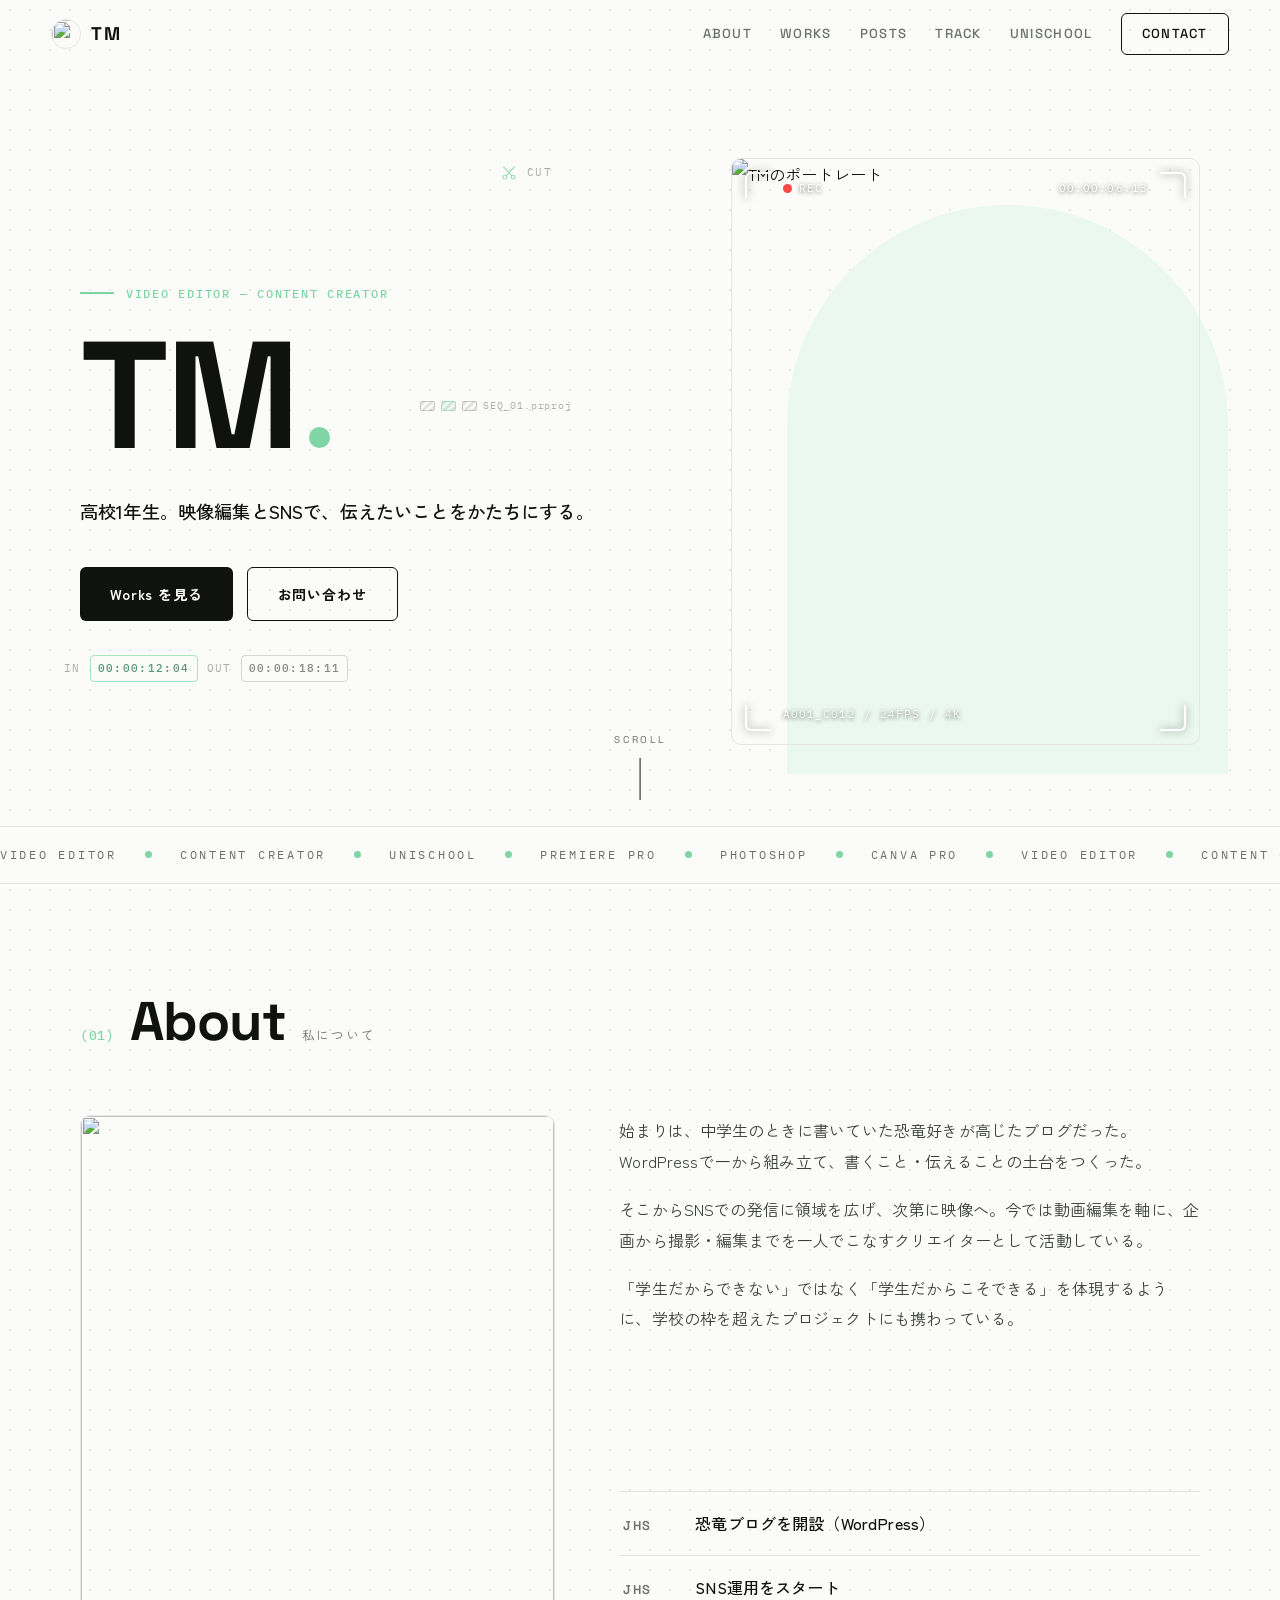
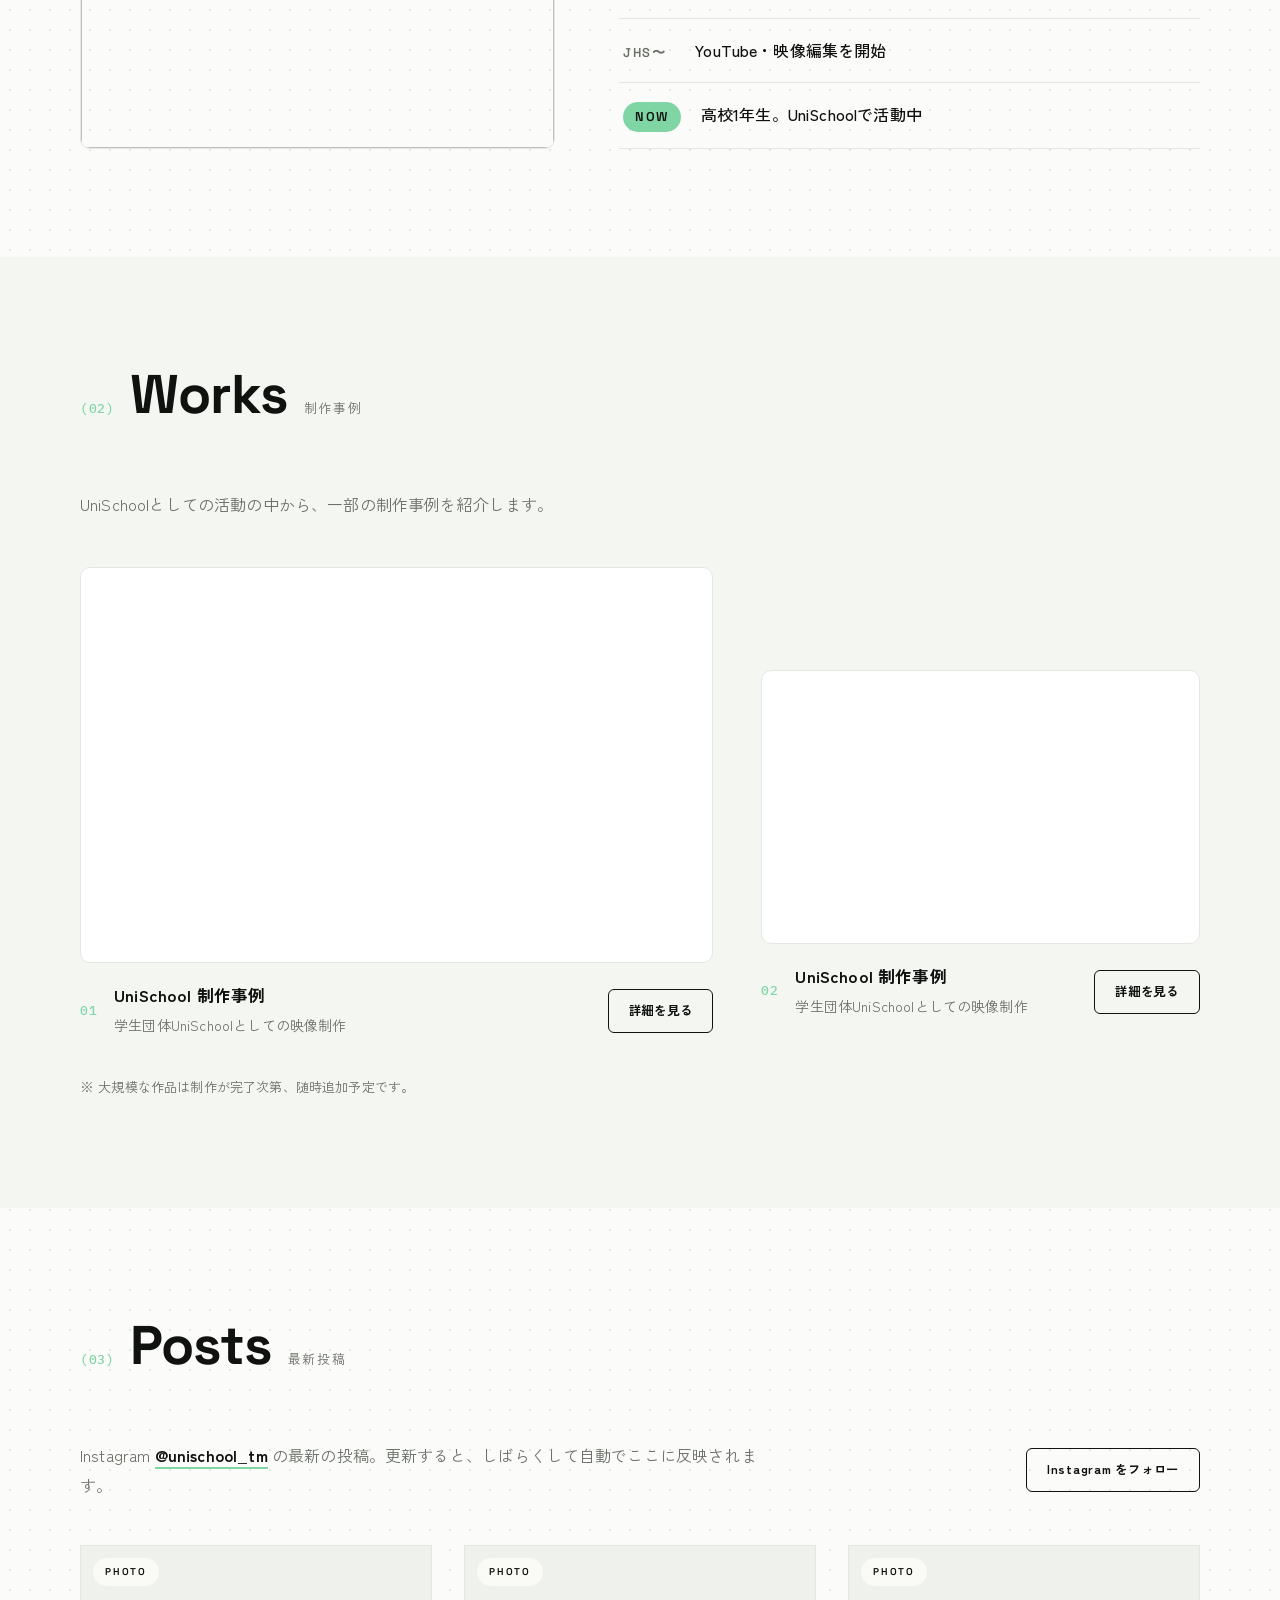
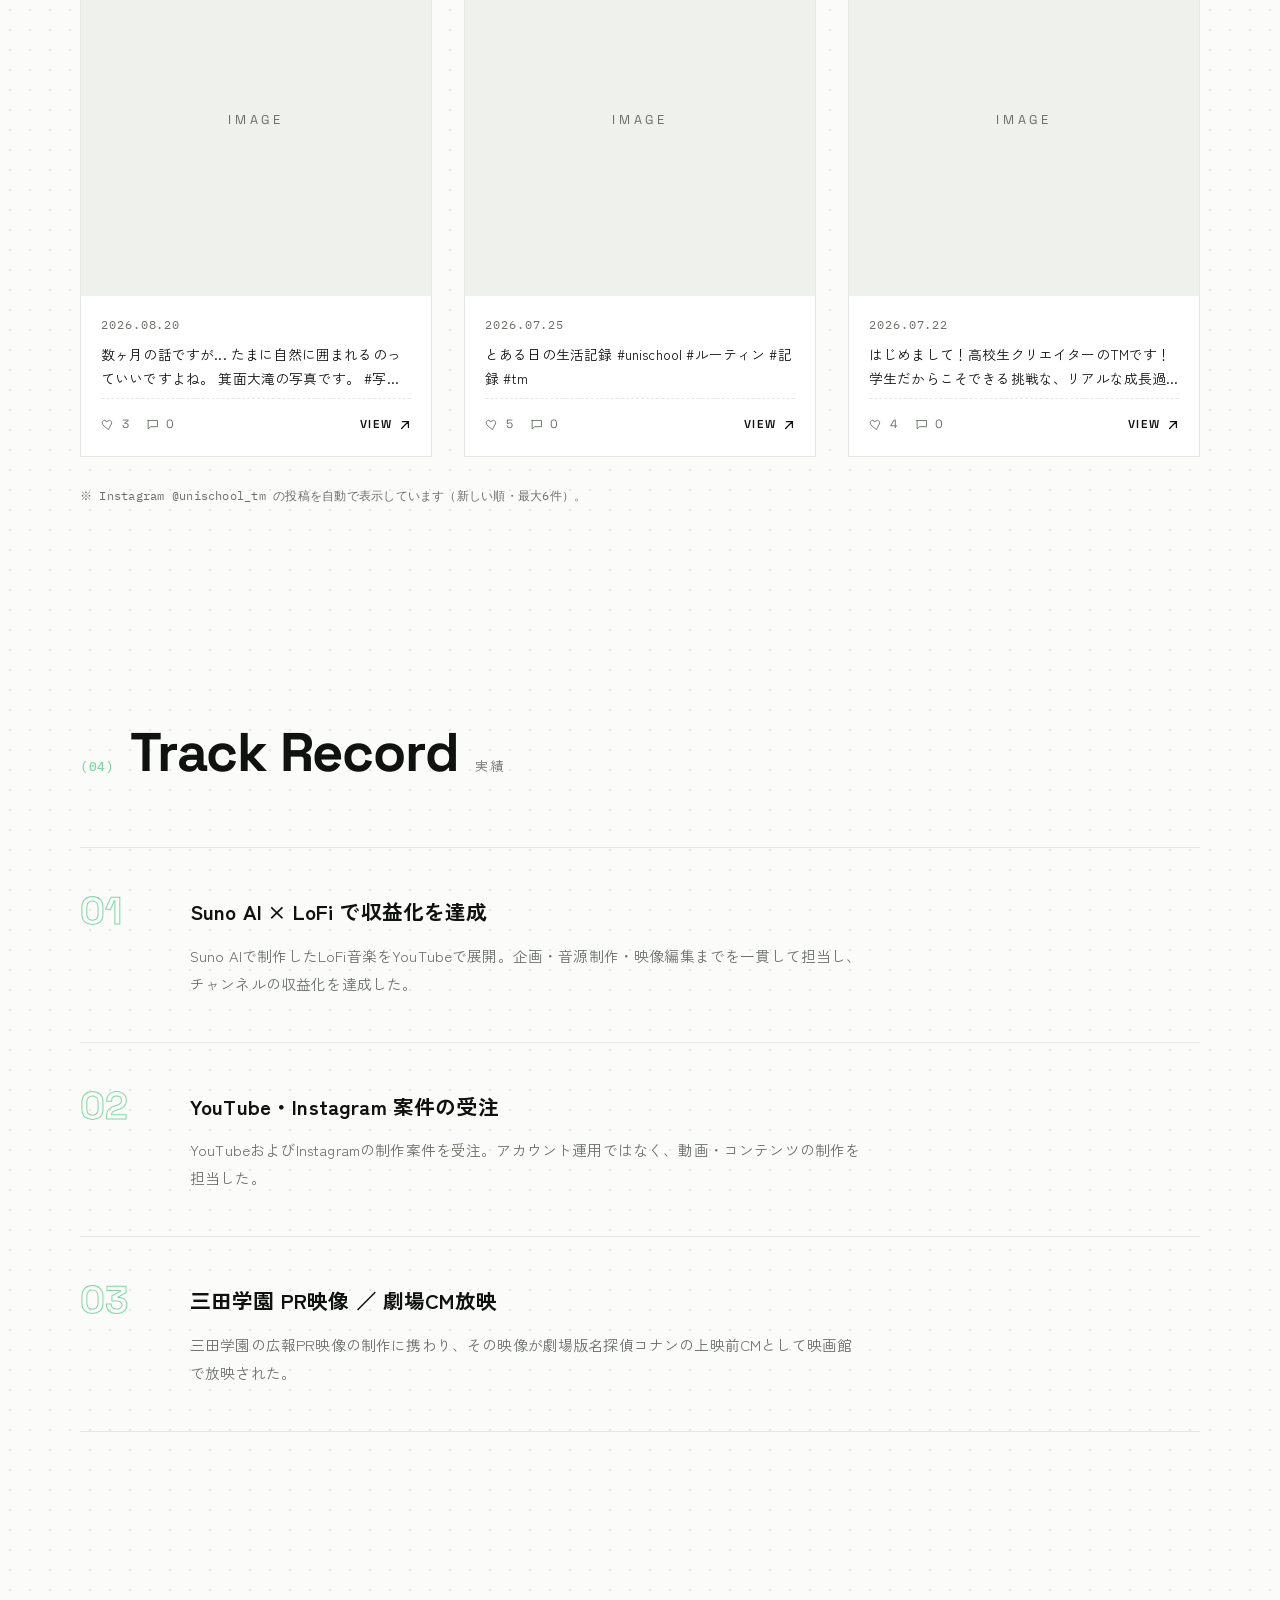
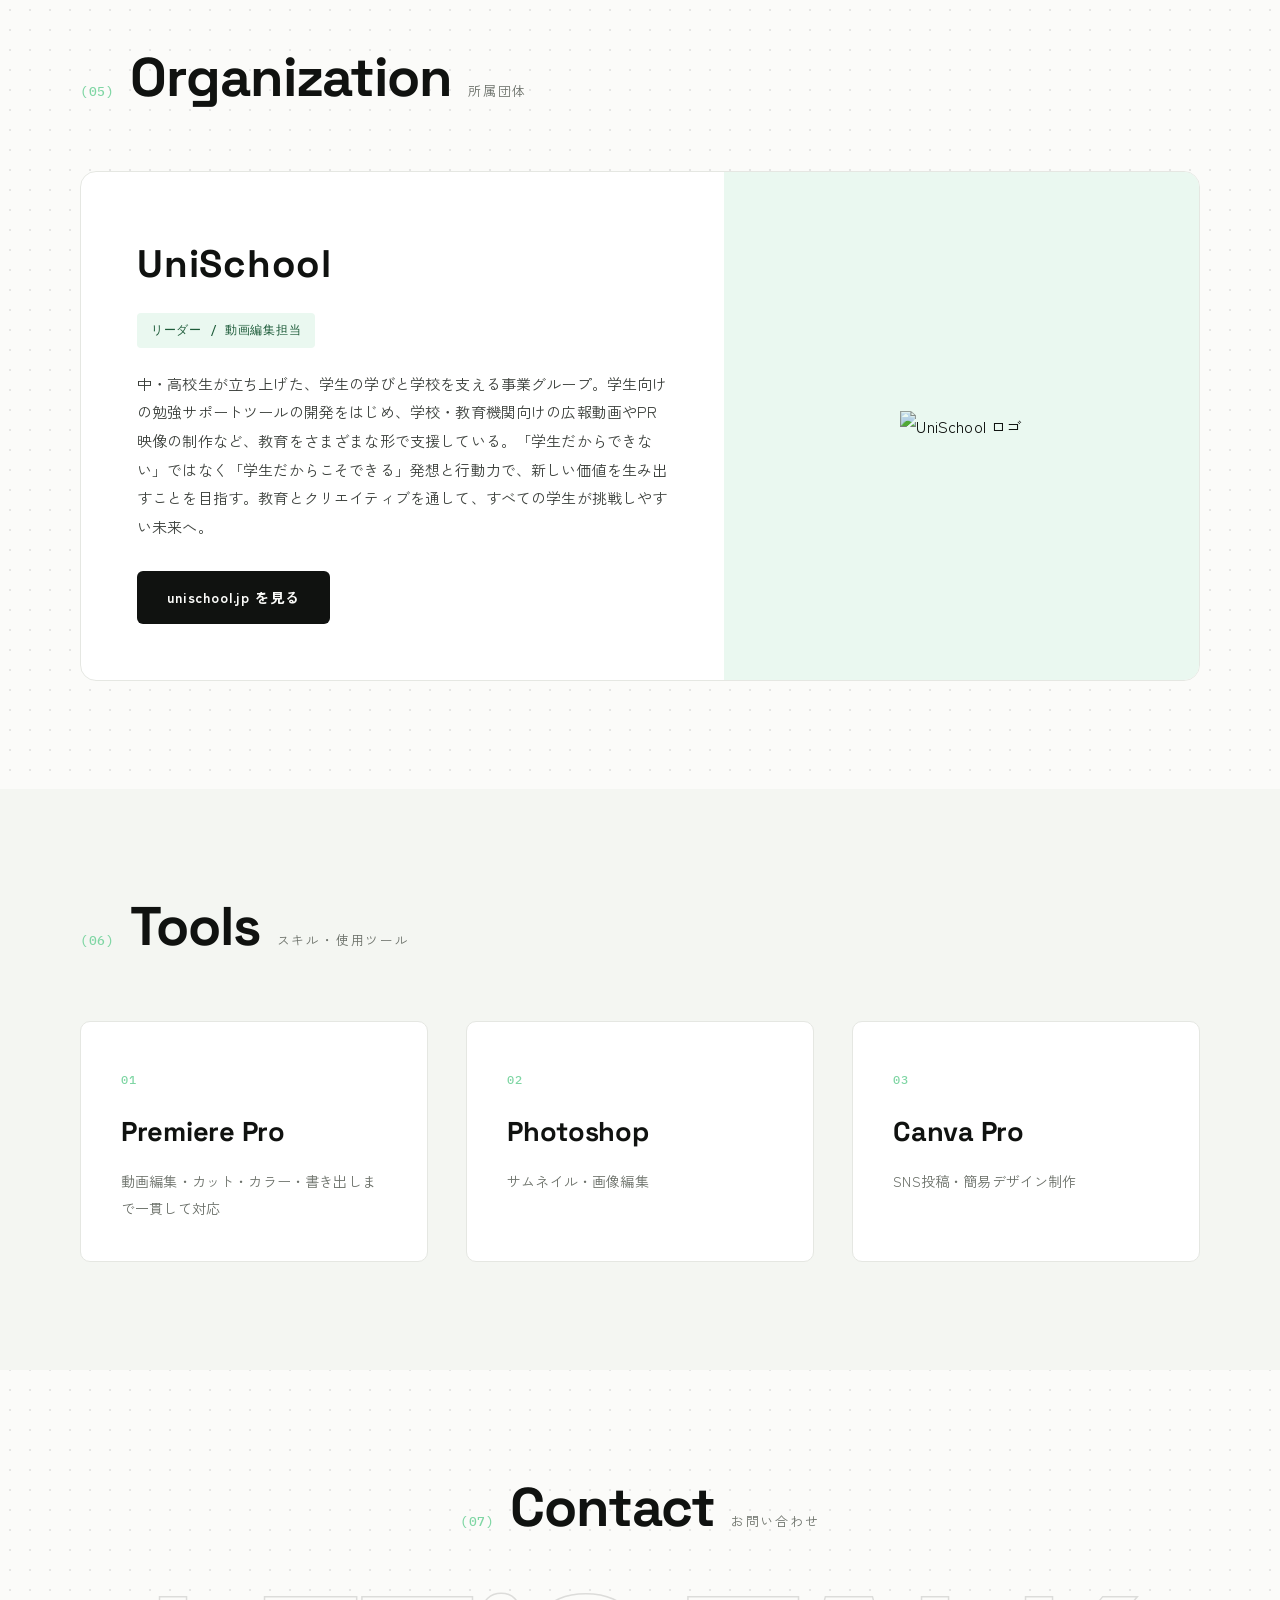
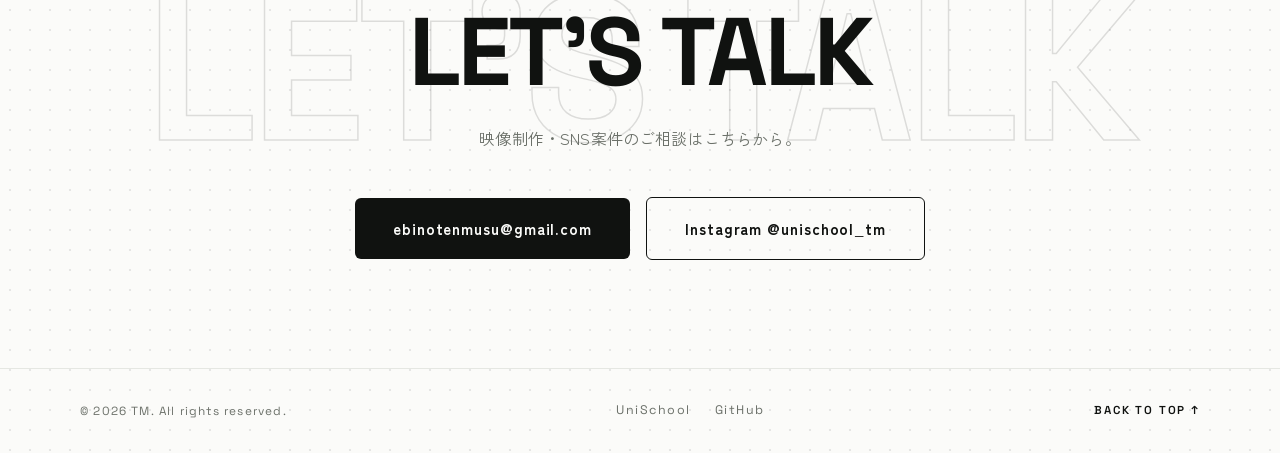
==== index.html @ 7a8289f7 "works: add detail pages (work-01/02) with meta grid and detail buttons" ====
<!DOCTYPE html>
<html lang="ja">
<head>
<meta charset="UTF-8">
<meta name="viewport" content="width=device-width, initial-scale=1.0">
<title>TM | Video Editor & Content Creator</title>
<meta name="description" content="TM — 高校1年生の映像編集者・コンテンツクリエイター。UniSchoolでの活動、YouTube・Instagram案件、Premiere Pro / Photoshop / Canvaを使った映像制作の実績。">
<link rel="preconnect" href="https://fonts.googleapis.com">
<link rel="preconnect" href="https://fonts.gstatic.com" crossorigin>
<link href="https://fonts.googleapis.com/css2?family=Space+Grotesk:wght@400;500;600;700&family=Zen+Kaku+Gothic+New:wght@400;500;700&family=IBM+Plex+Mono:wght@400;500&display=swap" rel="stylesheet">
<link rel="icon" type="image/png" href="https://github.com/user-attachments/assets/2cc68545-7c95-4cb7-8a0f-e8b49b412ac0">
<link rel="stylesheet" href="style.css?v=20260822i">
</head>
<body>

<!-- INTRO -->
<div class="intro" id="intro" aria-hidden="true">
  <div class="intro__top"><span>TM / PORTFOLIO</span><span id="introPct">0%</span></div>
  <div class="intro__center">
    <p class="intro__tc" id="introTc">00:00:00:00</p>
    <div class="intro__tl" aria-hidden="true">
      <div class="tl-playhead" id="tlPlayhead"></div>
      <div class="tl-row"><span class="tl-label">V2</span><div class="tl-track"><i class="clip" style="--w:16%"></i><i class="clip" style="--w:26%"></i><i class="clip" style="--w:20%"></i></div></div>
      <div class="tl-row"><span class="tl-label">V1</span><div class="tl-track"><i class="clip" style="--w:28%"></i><i class="clip" style="--w:22%"></i><i class="clip" style="--w:26%"></i><i class="clip" style="--w:12%"></i></div></div>
      <div class="tl-row"><span class="tl-label">A1</span><div class="tl-track"><i class="clip" style="--w:42%"></i><i class="clip" style="--w:40%"></i></div></div>
      <div class="tl-cuts" id="tlCuts"></div>
    </div>
    <p class="intro__log" id="introLog">&gt; Timeline: Standby</p>
  </div>
  <div class="intro__bar"><span id="introBar"></span></div>
</div>

<!-- HEADER -->
<header class="header" id="header">
  <div class="header__inner">
    <a href="#top" class="brand">
      <img src="https://github.com/user-attachments/assets/2cc68545-7c95-4cb7-8a0f-e8b49b412ac0" alt="" class="brand__avatar">
      <span class="brand__name">TM</span>
    </a>
    <nav class="gnav" aria-label="グローバルナビゲーション">
      <a href="#about">About</a>
      <a href="#works">Works</a>
      <a href="#posts">Posts</a>
      <a href="#achievements">Track</a>
      <a href="#unischool">UniSchool</a>
      <a href="#contact" class="gnav__cta">Contact</a>
    </nav>
    <button class="menu-btn" id="menuBtn" aria-label="メニューを開く" aria-expanded="false">
      <span></span><span></span>
    </button>
  </div>
</header>

<!-- MOBILE MENU -->
<div class="menu" id="menu" aria-hidden="true">
  <nav class="menu__nav" aria-label="メニュー">
    <a href="#about"><i>01</i>About</a>
    <a href="#works"><i>02</i>Works</a>
    <a href="#posts"><i>03</i>Posts</a>
    <a href="#achievements"><i>04</i>Track</a>
    <a href="#unischool"><i>05</i>UniSchool</a>
    <a href="#contact"><i>06</i>Contact</a>
  </nav>
  <div class="menu__foot">
    <a href="mailto:ebinotenmusu@gmail.com">ebinotenmusu@gmail.com</a>
    <a href="https://www.instagram.com/unischool_tm/" target="_blank" rel="noopener">Instagram @unischool_tm</a>
  </div>
</div>

<main id="top">

  <!-- HERO -->
  <section class="hero">
    <div class="container hero__grid">
      <div class="hero__body">
        <p class="hero__eyebrow">VIDEO EDITOR — CONTENT CREATOR</p>
        <h1 class="hero__title">TM<span class="hero__dot"></span></h1>
        <p class="hero__lead">高校1年生。映像編集とSNSで、伝えたいことをかたちにする。</p>
        <div class="hero__cta">
          <a href="#works" class="btn btn--dark">Works を見る</a>
          <a href="#contact" class="btn btn--ghost">お問い合わせ</a>
        </div>
      </div>
      <figure class="hero__media">
        <span class="hero__arch" aria-hidden="true"></span>
        <div class="viewfinder">
          <img src="https://github.com/user-attachments/assets/00bce4aa-332a-4bfd-881b-782e436903db" alt="TMのポートレート" loading="eager">
          <span class="vf__corner vf__corner--tl"></span>
          <span class="vf__corner vf__corner--tr"></span>
          <span class="vf__corner vf__corner--bl"></span>
          <span class="vf__corner vf__corner--br"></span>
          <span class="vf__rec"><i></i>REC</span>
          <span class="vf__tc" id="vfTc">00:00:00:00</span>
          <span class="vf__clip">A001_C012 / 24FPS / 4K</span>
        </div>
      </figure>
    </div>
    <div class="hero__floats" aria-hidden="true">
      <span class="fchip fchip--cut">
        <svg viewBox="0 0 24 24" fill="none"><circle cx="6.5" cy="17.5" r="2.5" stroke="currentColor" stroke-width="1.6"/><circle cx="17.5" cy="17.5" r="2.5" stroke="currentColor" stroke-width="1.6"/><path d="M8.5 15.5L19 4M15.5 15.5L5 4" stroke="currentColor" stroke-width="1.6" stroke-linecap="round"/></svg>
        CUT
      </span>
      <span class="fchip fchip--io">IN<b>00:00:12:04</b>OUT<b>00:00:18:11</b></span>
      <span class="fclip"><i></i><i></i><i></i>SEQ_01.prproj</span>
    </div>
    <div class="hero__scroll" aria-hidden="true"><span>SCROLL</span><i></i></div>
  </section>

  <!-- TICKER -->
  <div class="ticker" aria-hidden="true">
    <div class="ticker__track">
      <span>VIDEO EDITOR<i></i>CONTENT CREATOR<i></i>UNISCHOOL<i></i>PREMIERE PRO<i></i>PHOTOSHOP<i></i>CANVA PRO<i></i></span>
      <span>VIDEO EDITOR<i></i>CONTENT CREATOR<i></i>UNISCHOOL<i></i>PREMIERE PRO<i></i>PHOTOSHOP<i></i>CANVA PRO<i></i></span>
    </div>
  </div>

  <!-- ABOUT -->
  <section class="section" id="about">
    <div class="container">
      <header class="sec-head reveal">
        <span class="sec-head__no">(01)</span>
        <h2 class="sec-head__title">About</h2>
        <span class="sec-head__sub">私について</span>
      </header>
      <div class="about">
        <figure class="about__photo reveal">
          <img src="https://github.com/user-attachments/assets/ec90b8b6-3abe-44bf-bef4-21414a4c4756" alt="" loading="lazy">
        </figure>
        <div class="about__story">
          <p class="reveal">始まりは、中学生のときに書いていた恐竜好きが高じたブログだった。WordPressで一から組み立て、書くこと・伝えることの土台をつくった。</p>
          <p class="reveal">そこからSNSでの発信に領域を広げ、次第に映像へ。今では動画編集を軸に、企画から撮影・編集までを一人でこなすクリエイターとして活動している。</p>
          <p class="reveal">「学生だからできない」ではなく「学生だからこそできる」を体現するように、学校の枠を超えたプロジェクトにも携わっている。</p>
        </div>
        <ol class="timeline">
          <li class="reveal"><span class="timeline__label">JHS</span><span class="timeline__text">恐竜ブログを開設（WordPress）</span></li>
          <li class="reveal"><span class="timeline__label">JHS</span><span class="timeline__text">SNS運用をスタート</span></li>
          <li class="reveal"><span class="timeline__label">JHS〜</span><span class="timeline__text">YouTube・映像編集を開始</span></li>
          <li class="reveal"><span class="timeline__label timeline__label--now">NOW</span><span class="timeline__text">高校1年生。UniSchoolで活動中</span></li>
        </ol>
      </div>
    </div>
  </section>

  <!-- WORKS -->
  <section class="section section--tint" id="works">
    <div class="container">
      <header class="sec-head reveal">
        <span class="sec-head__no">(02)</span>
        <h2 class="sec-head__title">Works</h2>
        <span class="sec-head__sub">制作事例</span>
      </header>
      <p class="section__lead reveal">UniSchoolとしての活動の中から、一部の制作事例を紹介します。</p>
      <div class="works">
        <article class="work reveal">
          <div class="work__frame">
            <iframe src="https://drive.google.com/file/d/1-hn-zpipT22EiQerrVAoKYcjxIhFXLDr/preview" allow="autoplay" allowfullscreen loading="lazy" title="UniSchool制作事例 1"></iframe>
          </div>
          <div class="work__meta">
            <span class="work__idx">01</span>
            <div>
              <h3 class="work__title">UniSchool 制作事例</h3>
              <p class="work__desc">学生団体UniSchoolとしての映像制作</p>
            </div>
            <a href="work-01.html" class="btn btn--ghost btn--sm work__more">詳細を見る</a>
          </div>
        </article>
        <article class="work work--offset reveal">
          <div class="work__frame">
            <iframe src="https://drive.google.com/file/d/1WEqRhWWuVuo0kkREHJghIK1gYP-6Tq2o/preview" allow="autoplay" allowfullscreen loading="lazy" title="UniSchool制作事例 2"></iframe>
          </div>
          <div class="work__meta">
            <span class="work__idx">02</span>
            <div>
              <h3 class="work__title">UniSchool 制作事例</h3>
              <p class="work__desc">学生団体UniSchoolとしての映像制作</p>
            </div>
            <a href="work-02.html" class="btn btn--ghost btn--sm work__more">詳細を見る</a>
          </div>
        </article>
      </div>
      <p class="note reveal">※ 大規模な作品は制作が完了次第、随時追加予定です。</p>
    </div>
  </section>

  <!-- POSTS -->
  <section class="section" id="posts">
    <div class="container">
      <header class="sec-head reveal">
        <span class="sec-head__no">(03)</span>
        <h2 class="sec-head__title">Posts</h2>
        <span class="sec-head__sub">最新投稿</span>
      </header>
      <div class="posts-head reveal">
        <p class="section__lead">Instagram <a href="https://www.instagram.com/unischool_tm/" target="_blank" rel="noopener" class="handle">@unischool_tm</a> の最新の投稿。更新すると、しばらくして自動でここに反映されます。</p>
        <a href="https://www.instagram.com/unischool_tm/" target="_blank" rel="noopener" class="btn btn--ghost btn--sm">Instagram をフォロー</a>
      </div>
      <div class="posts" id="postsGrid" aria-live="polite"></div>
      <p class="posts__note" id="postsNote"></p>
    </div>
  </section>

  <!-- ACHIEVEMENTS -->
  <section class="section" id="achievements">
    <div class="container">
      <header class="sec-head reveal">
        <span class="sec-head__no">(04)</span>
        <h2 class="sec-head__title">Track Record</h2>
        <span class="sec-head__sub">実績</span>
      </header>
      <ol class="achv">
        <li class="achv__item reveal">
          <span class="achv__no">01</span>
          <div>
            <h3>Suno AI × LoFi で収益化を達成</h3>
            <p>Suno AIで制作したLoFi音楽をYouTubeで展開。企画・音源制作・映像編集までを一貫して担当し、チャンネルの収益化を達成した。</p>
          </div>
        </li>
        <li class="achv__item reveal">
          <span class="achv__no">02</span>
          <div>
            <h3>YouTube・Instagram 案件の受注</h3>
            <p>YouTubeおよびInstagramの制作案件を受注。アカウント運用ではなく、動画・コンテンツの制作を担当した。</p>
          </div>
        </li>
        <li class="achv__item reveal">
          <span class="achv__no">03</span>
          <div>
            <h3>三田学園 PR映像 ／ 劇場CM放映</h3>
            <p>三田学園の広報PR映像の制作に携わり、その映像が劇場版名探偵コナンの上映前CMとして映画館で放映された。</p>
          </div>
        </li>
      </ol>
    </div>
  </section>

  <!-- ORGANIZATION -->
  <section class="section" id="unischool">
    <div class="container">
      <header class="sec-head reveal">
        <span class="sec-head__no">(05)</span>
        <h2 class="sec-head__title">Organization</h2>
        <span class="sec-head__sub">所属団体</span>
      </header>
      <div class="org reveal">
        <div class="org__body">
          <h3 class="org__name">UniSchool</h3>
          <p class="org__role">リーダー / 動画編集担当</p>
          <p class="org__desc">中・高校生が立ち上げた、学生の学びと学校を支える事業グループ。学生向けの勉強サポートツールの開発をはじめ、学校・教育機関向けの広報動画やPR映像の制作など、教育をさまざまな形で支援している。「学生だからできない」ではなく「学生だからこそできる」発想と行動力で、新しい価値を生み出すことを目指す。教育とクリエイティブを通して、すべての学生が挑戦しやすい未来へ。</p>
          <a href="https://unischool.jp/" target="_blank" rel="noopener" class="btn btn--dark">unischool.jp を見る</a>
        </div>
        <div class="org__logo">
          <img src="https://github.com/user-attachments/assets/9c02893d-5954-484e-a07d-1d9c87aa0d3e" alt="UniSchool ロゴ" loading="lazy">
        </div>
      </div>
    </div>
  </section>

  <!-- TOOLS -->
  <section class="section section--tint" id="tools">
    <div class="container">
      <header class="sec-head reveal">
        <span class="sec-head__no">(06)</span>
        <h2 class="sec-head__title">Tools</h2>
        <span class="sec-head__sub">スキル・使用ツール</span>
      </header>
      <ul class="tools">
        <li class="tool reveal">
          <span class="tool__no">01</span>
          <h3 class="tool__name">Premiere Pro</h3>
          <p class="tool__desc">動画編集・カット・カラー・書き出しまで一貫して対応</p>
        </li>
        <li class="tool reveal">
          <span class="tool__no">02</span>
          <h3 class="tool__name">Photoshop</h3>
          <p class="tool__desc">サムネイル・画像編集</p>
        </li>
        <li class="tool reveal">
          <span class="tool__no">03</span>
          <h3 class="tool__name">Canva Pro</h3>
          <p class="tool__desc">SNS投稿・簡易デザイン制作</p>
        </li>
      </ul>
    </div>
  </section>

  <!-- CONTACT -->
  <section class="section section--contact" id="contact">
    <span class="contact__ghost" aria-hidden="true">LET'S TALK</span>
    <div class="container container--narrow">
      <header class="sec-head sec-head--center reveal">
        <span class="sec-head__no">(07)</span>
        <h2 class="sec-head__title">Contact</h2>
        <span class="sec-head__sub">お問い合わせ</span>
      </header>
      <h3 class="contact__catch reveal">LET'S TALK</h3>
      <p class="contact__lead reveal">映像制作・SNS案件のご相談はこちらから。</p>
      <div class="contact__actions reveal">
        <a href="mailto:ebinotenmusu@gmail.com" class="btn btn--dark btn--lg">ebinotenmusu@gmail.com</a>
        <a href="https://www.instagram.com/unischool_tm/" target="_blank" rel="noopener" class="btn btn--ghost btn--lg">Instagram @unischool_tm</a>
      </div>
    </div>
  </section>

</main>

<footer class="footer">
  <div class="container footer__inner">
    <p class="footer__copy">&copy; 2026 TM. All rights reserved.</p>
    <div class="footer__links">
      <a href="https://unischool.jp/" target="_blank" rel="noopener">UniSchool</a>
      <a href="https://github.com/UniSchool-TM" target="_blank" rel="noopener">GitHub</a>
    </div>
    <a href="#top" class="footer__top">BACK TO TOP ↑</a>
  </div>
</footer>

<script src="script.js?v=20260822i"></script>
</body>
</html>
---- style.css ----
/* =========================================================
   TM Portfolio — Simple Modern
   White & Black × Light Green accent
========================================================= */
:root {
  --bg: #fbfbf9;
  --ink: #101210;
  --muted: #6b7069;
  --line: #e5e7e2;
  --accent: #7fd6a4;
  --accent-soft: #eaf8f0;
  --dark: #0f110f;
  --dark-line: rgba(255, 255, 255, 0.14);
  --radius: 10px;
  --font-mono: "IBM Plex Mono", monospace;
  --font-en: "Space Grotesk", sans-serif;
  --font-jp: "Zen Kaku Gothic New", sans-serif;
}

* { margin: 0; padding: 0; box-sizing: border-box; }

html { scroll-behavior: smooth; }

body {
  font-family: var(--font-jp);
  background-color: var(--bg);
  background-image: radial-gradient(rgba(16, 18, 16, 0.09) 1px, transparent 1px);
  background-size: 20px 20px;
  color: var(--ink);
  line-height: 1.9;
  letter-spacing: 0.01em;
  -webkit-font-smoothing: antialiased;
  overflow-x: hidden;
}
body.menu-open { overflow: hidden; }

img { max-width: 100%; display: block; }
a { color: inherit; text-decoration: none; }
ul, ol { list-style: none; }

.container {
  width: min(1120px, 88%);
  margin-inline: auto;
}
.container--narrow { width: min(720px, 88%); }

::selection { background: var(--accent); color: var(--dark); }

/* ---------------------------------------------------------
   INTRO OVERLAY
--------------------------------------------------------- */
.intro {
  position: fixed; inset: 0; z-index: 100;
  background: var(--dark); color: var(--bg);
  display: flex; flex-direction: column; justify-content: space-between;
  padding: 28px 4vw 0;
  transition: transform 0.8s cubic-bezier(0.76, 0, 0.24, 1) 0.15s, visibility 0s linear 1s;
  visibility: visible;
}
.intro__top {
  display: flex; justify-content: space-between;
  font-family: var(--font-mono); font-size: 0.72rem; letter-spacing: 0.12em;
  color: rgba(255, 255, 255, 0.6);
}
.intro__center {
  position: absolute; inset: 0;
  display: grid; place-content: center;
  text-align: center;
}
.intro__tc {
  font-family: var(--font-mono); font-weight: 500;
  font-size: clamp(2.4rem, 8vw, 5rem); letter-spacing: 0.06em;
  font-variant-numeric: tabular-nums;
}
.intro__log {
  margin-top: 14px;
  font-family: var(--font-mono); font-size: 0.74rem; letter-spacing: 0.08em;
  color: var(--accent);
}
.intro__bar { height: 3px; background: rgba(255, 255, 255, 0.14); z-index: 1; }
.intro__bar span {
  display: block; height: 100%; width: 0%;
  background: var(--accent);
}
body.is-ready .intro {
  transform: translateY(-100%);
  visibility: hidden;
}

/* ---------------------------------------------------------
   HEADER
--------------------------------------------------------- */
.header {
  position: fixed; top: 0; left: 0; right: 0; z-index: 60;
  background: transparent;
  transition: background 0.35s ease, box-shadow 0.35s ease, backdrop-filter 0.35s ease;
}
.header.is-scrolled,
body.menu-open .header {
  background: rgba(251, 251, 249, 0.86);
  -webkit-backdrop-filter: blur(14px);
  backdrop-filter: blur(14px);
  box-shadow: 0 1px 0 var(--line);
}
.header__inner {
  width: min(1200px, 92%);
  margin-inline: auto;
  height: 68px;
  display: flex; align-items: center; justify-content: space-between;
}
.brand { display: inline-flex; align-items: center; gap: 10px; }
.brand__avatar {
  width: 30px; height: 30px; border-radius: 50%;
  border: 1px solid var(--line); object-fit: cover;
}
.brand__name {
  font-family: var(--font-en); font-weight: 700; font-size: 1.15rem; letter-spacing: 0.12em;
}
.gnav { display: flex; align-items: center; gap: 28px; }
.gnav a {
  font-family: var(--font-en); font-size: 0.82rem; font-weight: 500;
  letter-spacing: 0.1em; text-transform: uppercase; color: var(--muted);
  position: relative; padding: 4px 0; transition: color 0.25s;
}
.gnav a::after {
  content: ""; position: absolute; left: 0; bottom: 0;
  width: 100%; height: 2px; background: var(--accent);
  transform: scaleX(0); transform-origin: right; transition: transform 0.3s cubic-bezier(0.76, 0, 0.24, 1);
}
.gnav a:hover { color: var(--ink); }
.gnav a:hover::after { transform: scaleX(1); transform-origin: left; }
.gnav__cta {
  border: 1.5px solid var(--ink); border-radius: 6px; padding: 8px 20px !important;
  color: var(--ink) !important; transition: all 0.25s !important;
}
.gnav__cta::after { display: none; }
.gnav__cta:hover { background: var(--ink); color: var(--bg) !important; }

.menu-btn {
  display: none;
  width: 44px; height: 44px;
  background: none; border: none; cursor: pointer;
  flex-direction: column; align-items: center; justify-content: center; gap: 7px;
}
.menu-btn span {
  display: block; width: 26px; height: 2px; background: var(--ink);
  transition: transform 0.3s cubic-bezier(0.76, 0, 0.24, 1), opacity 0.3s;
}
.menu-btn.is-open span:nth-child(1) { transform: translateY(4.5px) rotate(45deg); }
.menu-btn.is-open span:nth-child(2) { transform: translateY(-4.5px) rotate(-45deg); }

/* ---------------------------------------------------------
   MOBILE MENU OVERLAY
--------------------------------------------------------- */
.menu {
  position: fixed; inset: 0; z-index: 55;
  background: var(--bg);
  display: flex; flex-direction: column; justify-content: space-between;
  padding: 110px 10% 48px;
  opacity: 0; visibility: hidden;
  transition: opacity 0.4s ease, visibility 0s linear 0.4s;
}
.menu.is-open {
  opacity: 1; visibility: visible;
  transition: opacity 0.4s ease;
}
.menu__nav { display: flex; flex-direction: column; }
.menu__nav a {
  font-family: var(--font-en); font-weight: 600;
  font-size: clamp(2rem, 8vw, 3rem); letter-spacing: 0.02em;
  padding: 14px 0; border-bottom: 1px solid var(--line);
  display: flex; align-items: baseline; gap: 18px;
  transform: translateY(16px); opacity: 0;
  transition: transform 0.5s cubic-bezier(0.22, 1, 0.36, 1), opacity 0.5s, color 0.25s;
}
.menu.is-open .menu__nav a { transform: translateY(0); opacity: 1; }
.menu.is-open .menu__nav a:nth-child(1) { transition-delay: 0.05s; }
.menu.is-open .menu__nav a:nth-child(2) { transition-delay: 0.1s; }
.menu.is-open .menu__nav a:nth-child(3) { transition-delay: 0.15s; }
.menu.is-open .menu__nav a:nth-child(4) { transition-delay: 0.2s; }
.menu.is-open .menu__nav a:nth-child(5) { transition-delay: 0.25s; }
.menu.is-open .menu__nav a:nth-child(6) { transition-delay: 0.3s; }
.menu__nav a:hover { color: var(--accent); }
.menu__nav i {
  font-style: normal; font-size: 0.85rem; color: var(--muted); letter-spacing: 0.15em;
}
.menu__foot { display: flex; flex-direction: column; gap: 6px; }
.menu__foot a {
  font-family: var(--font-en); font-size: 0.85rem; color: var(--muted); letter-spacing: 0.06em;
}
.menu__foot a:hover { color: var(--ink); }

/* ---------------------------------------------------------
   BUTTONS
--------------------------------------------------------- */
.btn {
  display: inline-flex; align-items: center; justify-content: center; gap: 8px;
  font-family: var(--font-jp); font-weight: 700; font-size: 0.88rem; letter-spacing: 0.06em;
  border-radius: 6px; padding: 13px 30px;
  transition: background 0.25s ease, color 0.25s ease, border-color 0.25s ease;
}
.btn--dark { background: var(--ink); color: var(--bg); }
.btn--dark:hover { background: #2a2d2a; }
.btn--ghost { border: 1.5px solid var(--ink); color: var(--ink); }
.btn--ghost:hover { background: var(--ink); color: var(--bg); }
.btn--sm { padding: 9px 20px; font-size: 0.78rem; }
.btn--lg { padding: 16px 38px; font-size: 0.95rem; }

/* ---------------------------------------------------------
   HERO
--------------------------------------------------------- */
.hero {
  position: relative;
  padding: calc(68px + clamp(56px, 10vh, 110px)) 0 clamp(64px, 9vh, 96px);
  overflow: hidden;
}
.hero__grid {
  display: grid;
  grid-template-columns: 1.1fr 0.9fr;
  gap: clamp(40px, 6vw, 80px);
  align-items: center;
}
.hero__eyebrow {
  font-family: var(--font-mono); font-size: 0.78rem; font-weight: 500;
  letter-spacing: 0.14em; color: var(--accent); margin-bottom: 18px; text-transform: uppercase;
  display: flex; align-items: center; gap: 12px;
}
.hero__eyebrow::before {
  content: ""; width: 34px; height: 2px; background: var(--accent);
}
.hero__title {
  font-family: var(--font-en); font-weight: 700;
  font-size: clamp(5rem, 13vw, 9.5rem);
  line-height: 0.95; letter-spacing: -0.02em;
  display: flex; align-items: baseline;
}
.hero__dot {
  width: 0.14em; height: 0.14em; border-radius: 50%;
  background: var(--accent); margin-left: 0.08em;
}
.hero__lead {
  margin-top: 26px; font-size: clamp(0.98rem, 1.6vw, 1.15rem); font-weight: 500;
  max-width: 32em;
}
.hero__cta { margin-top: 38px; display: flex; flex-wrap: wrap; gap: 14px; }

.hero__media { position: relative; }
.hero__media img {
  position: relative; z-index: 1;
  width: 100%; aspect-ratio: 4 / 5; object-fit: cover;
  border-radius: var(--radius);
  border: 1px solid var(--line);
}
.hero__arch {
  position: absolute; inset: 8% -6% -5% 12%;
  background: var(--accent-soft);
  border-radius: 999px 999px var(--radius) var(--radius);
  z-index: 0;
}
.hero__scroll {
  position: absolute; bottom: 26px; left: 50%; transform: translateX(-50%);
  display: flex; flex-direction: column; align-items: center; gap: 8px;
}
.hero__scroll span {
  font-family: var(--font-en); font-size: 0.62rem; letter-spacing: 0.3em; color: var(--muted);
}
.hero__scroll i {
  width: 1px; height: 42px; background: var(--ink);
  animation: scrollLine 1.8s ease-in-out infinite;
  transform-origin: top;
}
@keyframes scrollLine {
  0% { transform: scaleY(0); transform-origin: top; }
  45% { transform: scaleY(1); transform-origin: top; }
  55% { transform: scaleY(1); transform-origin: bottom; }
  100% { transform: scaleY(0); transform-origin: bottom; }
}

/* ---------------------------------------------------------
   HERO VIEWFINDER + TIMELINE
--------------------------------------------------------- */
.viewfinder { position: relative; z-index: 1; }
.viewfinder img {
  width: 100%; aspect-ratio: 4 / 5; object-fit: cover;
  border-radius: var(--radius);
}
.vf__corner {
  position: absolute; width: 26px; height: 26px;
  border: 2px solid #fff; z-index: 2;
  filter: drop-shadow(0 0 4px rgba(0, 0, 0, 0.5));
}
.vf__corner--tl { top: 14px; left: 14px; border-right: 0; border-bottom: 0; border-top-left-radius: 6px; }
.vf__corner--tr { top: 14px; right: 14px; border-left: 0; border-bottom: 0; border-top-right-radius: 6px; }
.vf__corner--bl { bottom: 14px; left: 14px; border-right: 0; border-top: 0; border-bottom-left-radius: 6px; }
.vf__corner--br { bottom: 14px; right: 14px; border-left: 0; border-top: 0; border-bottom-right-radius: 6px; }
.vf__rec, .vf__tc, .vf__clip {
  position: absolute; z-index: 2;
  font-family: var(--font-mono); font-size: 0.7rem; letter-spacing: 0.1em;
  color: #fff; text-shadow: 0 1px 4px rgba(0, 0, 0, 0.65);
  display: inline-flex; align-items: center; gap: 7px;
}
.vf__rec { top: 20px; left: 52px; }
.vf__rec i {
  width: 9px; height: 9px; border-radius: 50%;
  background: #ff4545;
  animation: recBlink 1.1s steps(2, jump-none) infinite;
}
@keyframes recBlink { 50% { opacity: 0.15; } }
.vf__tc { top: 20px; right: 52px; font-variant-numeric: tabular-nums; }
.vf__clip { bottom: 20px; left: 52px; color: rgba(255, 255, 255, 0.85); }

.hero__floats { position: absolute; inset: 0; pointer-events: none; z-index: 0; }
.fchip {
  position: absolute;
  display: inline-flex; align-items: center; gap: 9px;
  font-family: var(--font-mono); font-size: 0.7rem; letter-spacing: 0.12em;
  color: rgba(16, 18, 16, 0.34);
}
.fchip svg { width: 18px; height: 18px; color: rgba(127, 214, 164, 0.75); }
.fchip b {
  font-weight: 500; color: rgba(16, 18, 16, 0.5);
  background: transparent;
  border: 1px solid rgba(16, 18, 16, 0.16);
  border-radius: 4px; padding: 2px 7px;
  font-variant-numeric: tabular-nums;
}
.fchip--cut {
  top: clamp(110px, 18vh, 180px); left: clamp(16px, 40vw, 500px);
  animation: floatY 9s ease-in-out infinite alternate;
}
.fchip--io {
  bottom: clamp(90px, 16vh, 160px); left: clamp(16px, 5vw, 72px);
  animation: floatY 11s ease-in-out 1s infinite alternate;
}
.fchip--io b:first-of-type { border-color: rgba(127, 214, 164, 0.65); color: rgba(46, 122, 82, 0.8); }
.fclip {
  position: absolute;
  top: clamp(280px, 44vh, 430px); left: clamp(10px, 33vw, 420px);
  display: inline-flex; align-items: center; gap: 6px;
  font-family: var(--font-mono); font-size: 0.64rem; letter-spacing: 0.08em;
  color: rgba(16, 18, 16, 0.32);
  animation: floatY 13s ease-in-out 2s infinite alternate;
}
.fclip i {
  width: 15px; height: 10px;
  border: 1px solid rgba(16, 18, 16, 0.18); border-radius: 2px;
  background: repeating-linear-gradient(
      -45deg,
      rgba(16, 18, 16, 0.1),
      rgba(16, 18, 16, 0.1) 3px,
      transparent 3px,
      transparent 6px
  );
}
.fclip i:nth-child(2) { border-color: rgba(127, 214, 164, 0.6); background-color: rgba(234, 248, 240, 0.7); }
@keyframes floatY {
  0%   { transform: translateY(-12px) rotate(-1.2deg); }
  100% { transform: translateY(14px) rotate(1.4deg); }
}

@keyframes floatY {
  from { transform: translateY(-7px); }
  to { transform: translateY(9px); }
}

/* ---------------------------------------------------------
   TICKER
--------------------------------------------------------- */
.ticker {
  border-block: 1px solid var(--line);
  overflow: hidden;
  padding: 16px 0;
  background: var(--bg);
}
.ticker__track {
  display: flex; width: max-content;
  animation: ticker 30s linear infinite;
}
.ticker__track span {
  font-family: var(--font-mono); font-size: 0.78rem; font-weight: 400;
  letter-spacing: 0.22em; white-space: nowrap; color: var(--muted);
  display: flex; align-items: center;
}
.ticker__track i {
  width: 7px; height: 7px; border-radius: 50%;
  background: var(--accent); margin-inline: 28px; flex: none;
}
@keyframes ticker { to { transform: translateX(-50%); } }

/* ---------------------------------------------------------
   INTRO TIMELINE (NLE-style loader)
--------------------------------------------------------- */
.intro__tl {
  position: relative;
  width: min(560px, 82vw);
  margin: 34px auto 0;
  display: grid;
  gap: 7px;
}
.tl-row { display: flex; align-items: stretch; gap: 12px; }
.tl-label {
  font-family: var(--font-mono); font-size: 0.62rem; letter-spacing: 0.1em;
  color: rgba(255, 255, 255, 0.5);
  width: 22px; display: flex; align-items: center; justify-content: flex-end;
}
.tl-track {
  flex: 1; height: 36px;
  background: rgba(255, 255, 255, 0.05);
  border: 1px solid rgba(255, 255, 255, 0.13);
  border-radius: 5px;
  display: flex; align-items: center; gap: 4px;
  padding: 4px;
  position: relative;
}
.clip {
  display: block;
  width: var(--w, 20%);
  height: 100%;
  border: 1px solid rgba(255, 255, 255, 0.3);
  border-radius: 3px;
  background: repeating-linear-gradient(
      -45deg,
      rgba(255, 255, 255, 0.07),
      rgba(255, 255, 255, 0.07) 5px,
      rgba(255, 255, 255, 0.03) 5px,
      rgba(255, 255, 255, 0.03) 10px
  );
  transform: scaleX(0);
  opacity: 0;
  transform-origin: left center;
  transition: transform 0.22s cubic-bezier(0.22, 1, 0.36, 1), opacity 0.22s,
              background 0.25s, border-color 0.25s;
}
.clip.is-in { transform: scaleX(1); opacity: 1; }
.clip.is-rendered {
  border-color: var(--accent);
  background: linear-gradient(90deg, rgba(127, 214, 164, 0.55), rgba(127, 214, 164, 0.75));
}
.tl-playhead {
  position: absolute;
  top: -7px; bottom: -7px;
  left: calc(34px + (100% - 34px) * 0);
  width: 2px;
  background: #fff;
  box-shadow: 0 0 10px rgba(255, 255, 255, 0.9);
  z-index: 2;
  pointer-events: none;
}
.tl-playhead::before {
  content: "";
  position: absolute; top: -5px; left: 50%;
  transform: translateX(-50%);
  border: 5px solid transparent;
  border-top-color: #fff;
}
.tl-cuts { position: absolute; inset: 0; pointer-events: none; }
.cut-mark {
  position: absolute;
  top: 2px; bottom: 2px;
  width: 2px;
  background: #ff5d5d;
  box-shadow: 0 0 8px rgba(255, 93, 93, 0.9);
  animation: cutFlash 0.5s steps(2, jump-none) infinite;
}
@keyframes cutFlash { 50% { opacity: 0.25; } }

/* ---------------------------------------------------------
   SECTION COMMON
--------------------------------------------------------- */
.section { padding: clamp(84px, 12vh, 130px) 0; }
.section--tint { background: #f4f6f2; }
.section--dark { background: var(--dark); color: var(--bg); }
.section__lead { color: var(--muted); max-width: 44em; margin-bottom: 48px; }
.note { color: var(--muted); font-size: 0.82rem; margin-top: 36px; }

.sec-head {
  display: flex; align-items: baseline; gap: 16px;
  margin-bottom: clamp(40px, 6vw, 64px);
}
.sec-head__no {
  font-family: var(--font-mono); font-size: 0.8rem; color: var(--accent);
  font-weight: 500; letter-spacing: 0.04em;
}
.sec-head__title {
  font-family: var(--font-en); font-weight: 700;
  font-size: clamp(2.2rem, 5vw, 3.4rem); letter-spacing: -0.02em; line-height: 1.1;
}
.sec-head__sub {
  font-size: 0.8rem; color: var(--muted); letter-spacing: 0.14em;
}
.sec-head--light .sec-head__sub { color: rgba(255, 255, 255, 0.55); }
.sec-head--center { justify-content: center; }

/* ---------------------------------------------------------
   ABOUT
--------------------------------------------------------- */
.about {
  display: grid;
  grid-template-columns: 0.9fr 1.1fr;
  grid-template-areas: "photo story" "photo timeline";
  gap: clamp(36px, 5vw, 72px);
}
.about__photo { grid-area: photo; }
.about__photo img {
  border-radius: var(--radius); border: 1px solid var(--line);
  aspect-ratio: 3 / 4; object-fit: cover; object-position: left center; width: 100%;
  height: 100%;
}
.about__story { grid-area: story; display: grid; gap: 18px; align-content: start; }
.about__story p { color: #3c403c; }

.timeline { grid-area: timeline; align-self: end; }
.timeline li {
  display: flex; align-items: baseline; gap: 20px;
  padding: 16px 4px;
  border-top: 1px solid var(--line);
}
.timeline li:last-child { border-bottom: 1px solid var(--line); }
.timeline__label {
  font-family: var(--font-en); font-weight: 600; font-size: 0.8rem;
  letter-spacing: 0.12em; color: var(--muted);
  flex: none; width: 52px;
}
.timeline__label--now {
  color: var(--dark); background: var(--accent);
  border-radius: 999px; padding: 3px 12px; width: auto;
}
.timeline__text { font-weight: 500; }

/* ---------------------------------------------------------
   WORKS
--------------------------------------------------------- */
.works {
  display: grid; grid-template-columns: repeat(12, 1fr);
  gap: clamp(28px, 4vw, 48px);
}
.work { grid-column: span 7; }
.work--offset {
  grid-column: span 5;
  margin-top: clamp(40px, 8vw, 110px);
}
.work__frame {
  border-radius: var(--radius); overflow: hidden;
  border: 1px solid var(--line);
  aspect-ratio: 16 / 10; background: #fff;
  transition: border-color 0.3s ease;
}
.work:hover .work__frame { border-color: var(--accent); }
.work__frame iframe { width: 100%; height: 100%; border: 0; }
.work__meta {
  display: flex; gap: 16px; align-items: baseline;
  margin-top: 20px;
}
.work__idx {
  font-family: var(--font-mono); font-weight: 500; font-size: 0.82rem;
  color: var(--accent); letter-spacing: 0.08em;
}
.work__title { font-size: 1.05rem; font-weight: 700; line-height: 1.5; }
.work__desc { color: var(--muted); font-size: 0.88rem; margin-top: 4px; }

/* ---------------------------------------------------------
   POSTS
--------------------------------------------------------- */
.posts-head {
  display: flex; justify-content: space-between; align-items: center; gap: 24px;
  margin-bottom: 44px; flex-wrap: wrap;
}
.posts-head .section__lead { margin-bottom: 0; }
.handle { color: var(--ink); font-weight: 700; border-bottom: 2px solid var(--accent); }
.posts {
  display: grid;
  grid-template-columns: repeat(3, 1fr);
  gap: clamp(20px, 3vw, 32px);
}
.post {
  background: #fff;
  border: 1px solid var(--line);
  overflow: hidden;
  display: flex; flex-direction: column;
  transition: border-color 0.3s ease;
}
.post:hover { border-color: var(--accent); }
.post__media { position: relative; aspect-ratio: 1 / 1; overflow: hidden; background: #eef1ec; }
.post__media img { width: 100%; height: 100%; object-fit: cover; transition: transform 0.6s ease; }
.post:hover .post__media img { transform: scale(1.04); }
.post__media--empty::after {
  content: "IMAGE"; position: absolute; inset: 0;
  display: grid; place-items: center;
  font-family: var(--font-en); color: var(--muted); letter-spacing: 0.3em; font-size: 0.8rem;
}
.post__type {
  position: absolute; top: 12px; left: 12px;
  background: rgba(251, 251, 249, 0.92);
  font-family: var(--font-en); font-size: 0.62rem; font-weight: 600; letter-spacing: 0.18em;
  border-radius: 999px; padding: 5px 12px;
}
.post__body { padding: 18px 20px 20px; display: flex; flex-direction: column; gap: 8px; flex: 1; }
.post__date {
  font-family: var(--font-mono); font-size: 0.72rem; letter-spacing: 0.08em; color: var(--muted);
}
.post__caption {
  font-size: 0.86rem; line-height: 1.7;
  display: -webkit-box; -webkit-line-clamp: 2; -webkit-box-orient: vertical; overflow: hidden;
}
.post__foot {
  margin-top: auto; padding-top: 14px;
  display: flex; justify-content: space-between; align-items: center;
  border-top: 1px dashed var(--line);
}
.post__stats { display: flex; gap: 16px; }
.post__stats span {
  display: inline-flex; align-items: center; gap: 6px;
  font-family: var(--font-en); font-size: 0.75rem; color: var(--muted);
}
.post__stats svg { width: 15px; height: 15px; }
.post__link {
  display: inline-flex; align-items: center; gap: 6px;
  font-family: var(--font-en); font-size: 0.72rem; font-weight: 600; letter-spacing: 0.16em;
}
.post__link svg { width: 12px; height: 12px; transition: transform 0.25s; }
.post:hover .post__link svg { transform: translate(2px, -2px); }
.posts__note { font-family: var(--font-mono); color: var(--muted); font-size: 0.74rem; margin-top: 28px; letter-spacing: 0.02em; }
.posts__empty {
  grid-column: 1 / -1; color: var(--muted);
  border: 1px dashed var(--line); border-radius: var(--radius);
  padding: 48px; text-align: center;
}

/* ---------------------------------------------------------
   ACHIEVEMENTS (DARK)
--------------------------------------------------------- */
.section--dark .sec-head__no { color: var(--accent); }
.achv { display: grid; }
.achv__item {
  display: grid; grid-template-columns: 90px 1fr;
  gap: 20px; align-items: start;
  padding: clamp(28px, 4vw, 44px) 0;
  border-top: 1px solid var(--line);
}
.achv__item:last-child { border-bottom: 1px solid var(--line); }
.achv__no {
  font-family: var(--font-en); font-weight: 700;
  font-size: clamp(1.6rem, 3.4vw, 2.4rem);
  color: transparent;
  -webkit-text-stroke: 1px var(--accent);
  line-height: 1;
}
.achv__item h3 {
  font-size: clamp(1.05rem, 2vw, 1.3rem); font-weight: 700;
  margin-bottom: 10px;
}
.achv__item p { color: var(--muted); font-size: 0.92rem; max-width: 46em; }
.achv__item:hover .achv__no { color: var(--accent); -webkit-text-stroke: 0; transition: 0.3s; }

/* ---------------------------------------------------------
   ORGANIZATION
--------------------------------------------------------- */
.org {
  display: grid; grid-template-columns: 1.15fr 0.85fr;
  border: 1px solid var(--line); border-radius: calc(var(--radius) + 6px);
  overflow: hidden; background: #fff;
}
.org__body { padding: clamp(32px, 5vw, 56px); }
.org__name {
  font-family: var(--font-en); font-weight: 700;
  font-size: clamp(1.7rem, 3.6vw, 2.4rem); letter-spacing: 0.02em;
}
.org__role {
  display: inline-block; margin-top: 12px;
  background: var(--accent-soft); color: #1d5b39;
  font-family: var(--font-mono); font-size: 0.74rem; font-weight: 500; letter-spacing: 0.06em;
  border-radius: 4px; padding: 6px 14px;
}
.org__desc { margin: 22px 0 30px; color: #3c403c; font-size: 0.94rem; }
.org__logo {
  background: var(--accent-soft);
  display: grid; place-items: center; padding: clamp(28px, 4vw, 48px);
}
.org__logo img { max-width: min(280px, 80%); mix-blend-mode: multiply; }

/* ---------------------------------------------------------
   TOOLS
--------------------------------------------------------- */
.tools {
  display: grid; grid-template-columns: repeat(3, 1fr);
  gap: clamp(24px, 3vw, 40px);
}
.tool {
  background: #fff; border: 1px solid var(--line); border-radius: var(--radius);
  padding: clamp(28px, 3.4vw, 40px);
  position: relative; overflow: hidden;
  transition: border-color 0.3s ease;
}
.tool::after {
  content: ""; position: absolute; left: 0; right: 0; top: 0;
  height: 3px; background: var(--accent);
  transform: scaleX(0); transform-origin: left;
  transition: transform 0.4s cubic-bezier(0.76, 0, 0.24, 1);
}
.tool:hover { border-color: var(--accent); }
.tool:hover::after { transform: scaleX(1); }
.tool__no {
  font-family: var(--font-mono); font-size: 0.78rem; font-weight: 500;
  color: var(--accent); letter-spacing: 0.06em;
}
.tool__name {
  font-family: var(--font-en); font-weight: 700;
  font-size: clamp(1.3rem, 2.4vw, 1.7rem);
  margin: 14px 0 10px; letter-spacing: -0.01em;
}
.tool__desc { color: var(--muted); font-size: 0.88rem; }

/* ---------------------------------------------------------
   CONTACT
--------------------------------------------------------- */
.section--contact { position: relative; overflow: hidden; }
.contact__ghost {
  position: absolute; inset: 0;
  display: grid; place-items: center;
  font-family: var(--font-en); font-weight: 700;
  font-size: clamp(5rem, 16vw, 14rem);
  line-height: 1; letter-spacing: -0.03em;
  white-space: nowrap;
  color: transparent;
  -webkit-text-stroke: 1.5px rgba(16, 18, 16, 0.13);
  pointer-events: none;
  z-index: 0;
}
.section--contact .container--narrow { position: relative; z-index: 1; }
.contact__catch {
  font-family: var(--font-en); font-weight: 700;
  font-size: clamp(3rem, 9vw, 6rem); text-align: center;
  line-height: 1.05; letter-spacing: -0.03em;
}
.contact__lead { text-align: center; color: var(--muted); margin-top: 20px; }
.contact__actions {
  margin-top: 44px;
  display: flex; justify-content: center; align-items: center;
  gap: 16px; flex-wrap: wrap;
}

/* ---------------------------------------------------------
   FOOTER
--------------------------------------------------------- */
.footer { border-top: 1px solid var(--line); padding: 30px 0; }
.footer__inner {
  display: flex; justify-content: space-between; align-items: center; gap: 20px;
  flex-wrap: wrap;
}
.footer__copy { font-family: var(--font-en); font-size: 0.74rem; letter-spacing: 0.1em; color: var(--muted); }
.footer__links { display: flex; gap: 24px; }
.footer__links a {
  font-family: var(--font-en); font-size: 0.78rem; letter-spacing: 0.12em; color: var(--muted);
  transition: color 0.25s;
}
.footer__links a:hover { color: var(--ink); }
.footer__top {
  font-family: var(--font-en); font-size: 0.72rem; font-weight: 600; letter-spacing: 0.16em;
}
.footer__top:hover { color: var(--accent); }

/* ---------------------------------------------------------
   REVEAL ANIMATION
--------------------------------------------------------- */
.reveal {
  opacity: 0;
  transform: translateY(26px);
  transition:
    opacity 0.8s cubic-bezier(0.22, 1, 0.36, 1) var(--reveal-delay, 0ms),
    transform 0.8s cubic-bezier(0.22, 1, 0.36, 1) var(--reveal-delay, 0ms);
}
.reveal.is-visible { opacity: 1; transform: translateY(0); }

/* ヒーローはロード時に順番にフェードイン */
.hero__eyebrow, .hero__title, .hero__lead, .hero__cta, .hero__media {
  opacity: 0; transform: translateY(26px);
  transition: opacity 0.9s cubic-bezier(0.22, 1, 0.36, 1), transform 0.9s cubic-bezier(0.22, 1, 0.36, 1);
}
body.is-ready :is(.hero__eyebrow, .hero__title, .hero__lead, .hero__cta, .hero__media) {
  opacity: 1; transform: translateY(0);
}
body.is-ready .hero__eyebrow { transition-delay: 0.15s; }
body.is-ready .hero__title { transition-delay: 0.25s; }
body.is-ready .hero__lead { transition-delay: 0.35s; }
body.is-ready .hero__cta { transition-delay: 0.45s; }
body.is-ready .hero__media { transition-delay: 0.3s; }

/* ---------------------------------------------------------
   RESPONSIVE
--------------------------------------------------------- */
@media (max-width: 900px) {
  .gnav { display: none; }
  .menu-btn { display: flex; }
  .header__inner { width: 88%; height: 60px; }

  /* HERO */
  .hero { padding-top: calc(60px + clamp(40px, 7vh, 64px)); }
  .hero__grid { grid-template-columns: 1fr; gap: 44px; }
  .hero__title { font-size: clamp(4.2rem, 22vw, 6.5rem); }
  .hero__lead { margin-top: 18px; }
  .hero__cta { margin-top: 26px; gap: 10px; }
  .hero__cta .btn { flex: 1; min-width: 140px; }
  .hero__media { max-width: 420px; margin-inline: auto; width: 100%; }
  .hero__scroll { display: none; }

  /* SECTION COMMON */
  .section { padding: 68px 0; }
  .sec-head { flex-wrap: wrap; row-gap: 4px; margin-bottom: 36px; }
  .section__lead { margin-bottom: 34px; }

  .about {
    grid-template-columns: 1fr;
    grid-template-areas: "story" "timeline" "photo";
    gap: 32px;
  }
  .about__story { gap: 13px; }
  .about__photo img { aspect-ratio: 16 / 9; }

  .works { grid-template-columns: 1fr; gap: 34px; }
  .work, .work--offset { grid-column: 1 / -1; margin-top: 0; }
  .work__frame { aspect-ratio: 16 / 9; box-shadow: none; }
  .note { margin-top: 24px; }

  .posts { grid-template-columns: repeat(2, 1fr); gap: 14px; }
  .posts-head { flex-direction: column; align-items: flex-start; gap: 14px; margin-bottom: 30px; }
  .post__body { padding: 14px 15px 15px; }

  .achv__item { grid-template-columns: 44px 1fr; gap: 14px; padding: 24px 0; }
  .achv__no { font-size: 1.45rem; }

  .org { grid-template-columns: 1fr; }
  .org__body { padding: 28px 24px; }
  .org__logo { padding: 26px 20px; }
  .org__logo img { max-width: 190px; }

  .tools { grid-template-columns: 1fr; gap: 14px; }
  .tool { padding: 24px 22px; }

  .contact__actions { margin-top: 32px; }
}

@media (max-width: 560px) {
  /* VIEWFINDER をコンパクトに */
  .vf__corner { width: 18px; height: 18px; border-width: 1.5px; }
  .vf__corner--tl, .vf__corner--tr { top: 10px; }
  .vf__corner--bl, .vf__corner--br { bottom: 10px; }
  .vf__corner--tl, .vf__corner--bl { left: 10px; }
  .vf__corner--tr, .vf__corner--br { right: 10px; }
  .vf__clip { bottom: 12px; left: 38px; font-size: 0.58rem; letter-spacing: 0.04em; }
  .vf__rec, .vf__tc { display: none; }

  /* CONTACT のウォーターマークを控えめに */
  .contact__ghost {
    font-size: clamp(3rem, 19vw, 4.6rem);
    -webkit-text-stroke-color: rgba(16, 18, 16, 0.08);
  }

  .posts { grid-template-columns: 1fr; }
  .contact__actions { flex-direction: column; }
  .contact__actions .btn { width: 100%; }

  .timeline li { gap: 12px; padding: 13px 2px; }
  .timeline__label { width: auto; }

  .footer { padding: 22px 0; }
  .footer__inner { flex-direction: column; justify-content: center; text-align: center; gap: 10px; }
}

@media (max-width: 900px) {
  .hero__floats { display: none; }
  .vf__rec, .vf__tc, .vf__clip { font-size: 0.6rem; }
  .vf__rec { left: 48px; }
  .vf__tc { right: 48px; }
  .vf__clip { left: 48px; }
}

@media (max-width: 560px) {
  .vf__rec, .vf__tc { display: none; }
  .posts { grid-template-columns: 1fr; }
  .contact__actions { flex-direction: column; }
  .contact__actions .btn { width: 100%; }
}

/* ---------------------------------------------------------
   REDUCED MOTION
--------------------------------------------------------- */
@media (prefers-reduced-motion: reduce) {
  html { scroll-behavior: auto; }
  *, *::before, *::after {
    animation-duration: 0.001s !important;
    transition-duration: 0.001s !important;
  }
  .intro { display: none; }
  .reveal, .hero :is(.hero__eyebrow, .hero__title, .hero__lead, .hero__cta, .hero__media) {
    opacity: 1 !important; transform: none !important;
  }
}

/* ---------------------------------------------------------
   WORK DETAIL PAGE
--------------------------------------------------------- */
.detail { padding: calc(68px + clamp(40px, 7vh, 72px)) 0 clamp(64px, 9vh, 96px); }
.crumb { margin-bottom: 26px; }
.crumb a {
  font-family: var(--font-mono); font-size: 0.78rem; letter-spacing: 0.12em;
  color: var(--muted); transition: color 0.25s;
}
.crumb a:hover { color: var(--ink); }
.detail-head { margin-bottom: 34px; }
.detail-head__no {
  font-family: var(--font-mono); font-size: 0.8rem; letter-spacing: 0.06em;
  color: var(--accent); margin-bottom: 14px;
}
.detail-head__title {
  font-family: var(--font-en); font-weight: 700;
  font-size: clamp(2rem, 5.4vw, 3.6rem); letter-spacing: -0.02em; line-height: 1.15;
}
.detail-head__lead { color: var(--muted); margin-top: 12px; }
.detail-frame {
  border: 1px solid var(--line);
  border-radius: var(--radius);
  overflow: hidden;
  aspect-ratio: 16 / 9;
  background: #fff;
}
.detail-frame iframe { width: 100%; height: 100%; border: 0; }
.meta-grid {
  display: grid; grid-template-columns: repeat(4, 1fr);
  border-top: 1px solid var(--line);
  border-left: 1px solid var(--line);
  border-radius: var(--radius);
  overflow: hidden;
  margin-top: 34px;
  background: #fff;
}
.meta-grid > div {
  padding: 20px 22px;
  border-right: 1px solid var(--line);
  border-bottom: 1px solid var(--line);
}
.meta-grid dt {
  font-family: var(--font-mono); font-size: 0.66rem; letter-spacing: 0.16em;
  color: var(--accent); margin-bottom: 7px;
}
.meta-grid dd { font-weight: 500; font-size: 0.92rem; }
.detail-body { margin-top: 38px; display: grid; gap: 14px; max-width: 46em; }
.detail-body p { color: #3c403c; }
.pager {
  margin-top: 56px;
  display: flex; justify-content: space-between; align-items: stretch; gap: 14px;
  border-top: 1px solid var(--line);
  padding-top: 26px;
}
.pager a {
  display: inline-flex; flex-direction: column; gap: 5px;
  font-family: var(--font-mono); font-size: 0.72rem; letter-spacing: 0.16em;
  color: var(--muted);
  transition: color 0.25s;
}
.pager a b { font-family: var(--font-jp); font-weight: 700; font-size: 0.92rem; letter-spacing: 0.02em; color: var(--ink); }
.pager a:hover { color: var(--accent); }
.pager .pager__prev { text-align: left; }

.work__meta { align-items: center; }
.work__more { margin-left: auto; flex: none; }

@media (max-width: 900px) {
  .meta-grid { grid-template-columns: repeat(2, 1fr); }
  .detail { padding-top: calc(60px + 36px); }
}
@media (max-width: 560px) {
  .meta-grid { grid-template-columns: 1fr; }
  .pager { flex-direction: column; gap: 18px; }
  .work__meta { flex-wrap: wrap; row-gap: 10px; }
  .work__more { margin-left: 0; width: 100%; justify-content: center; }
}
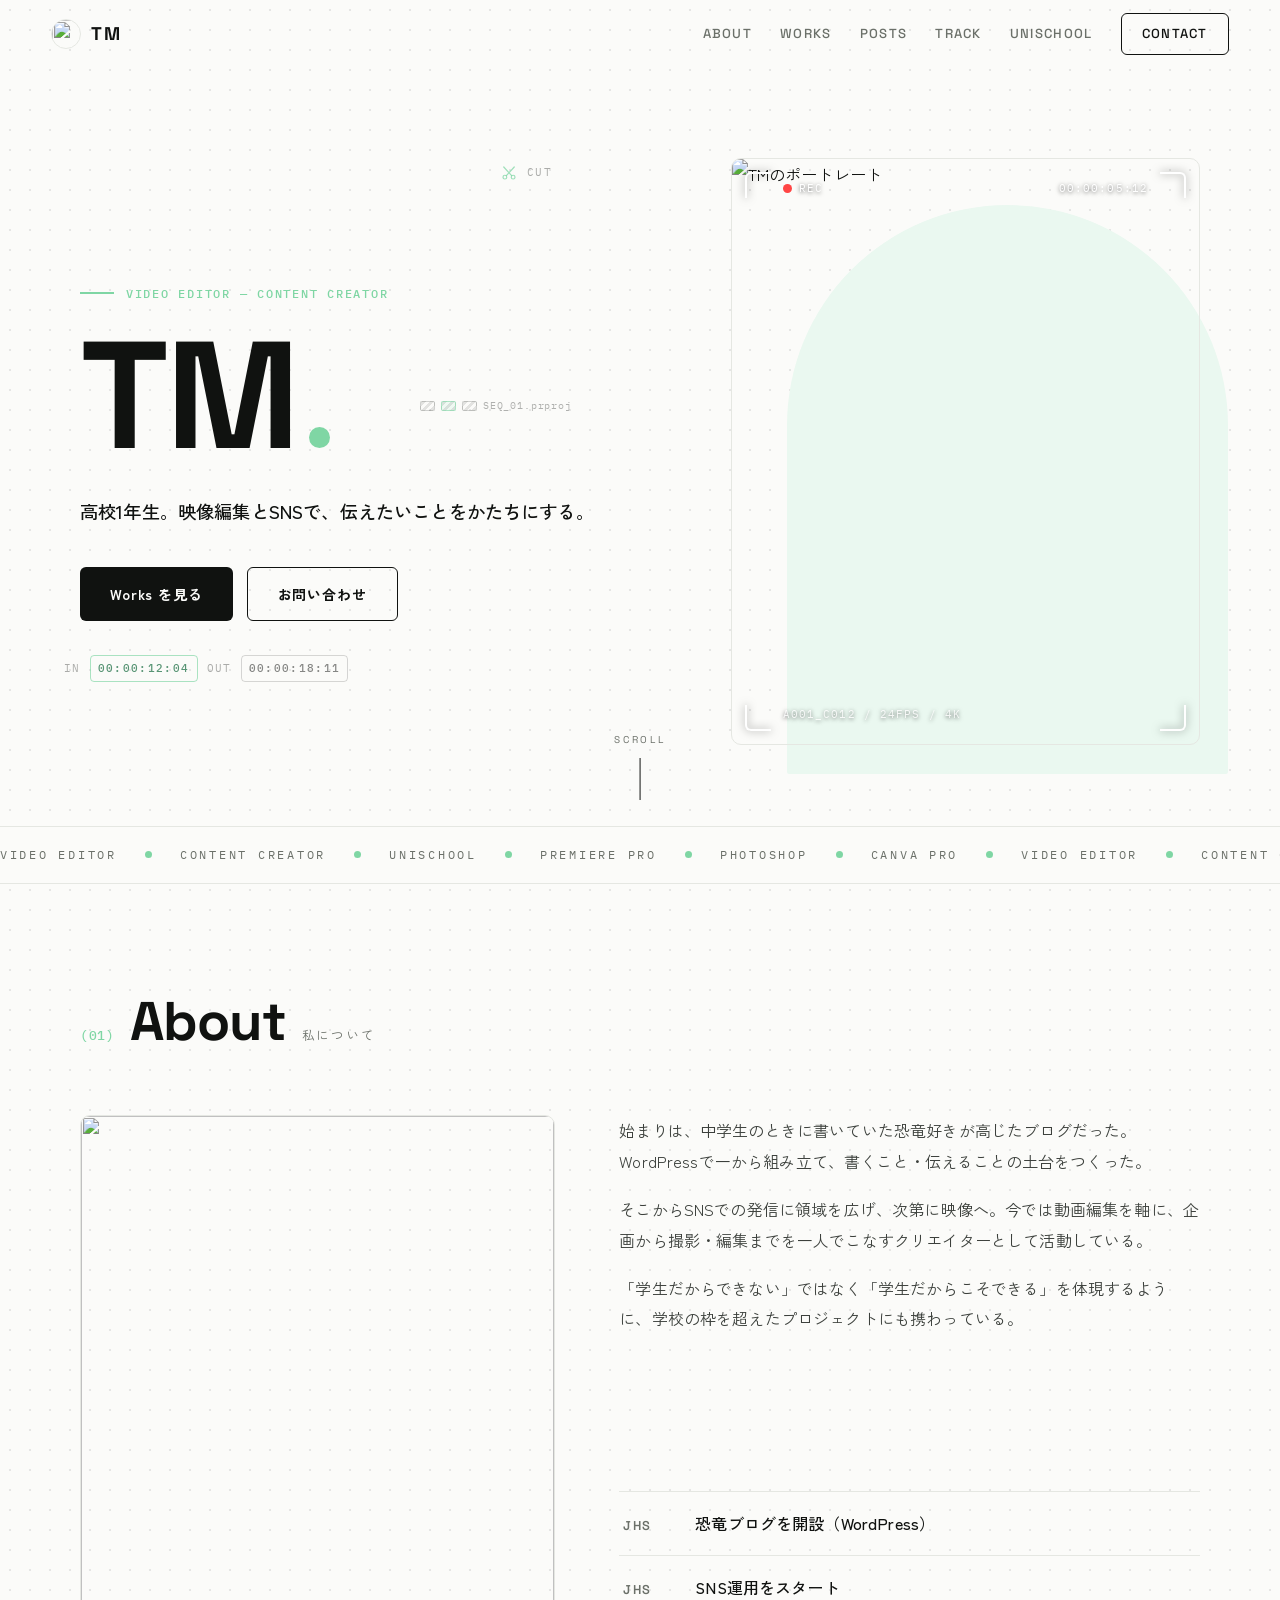
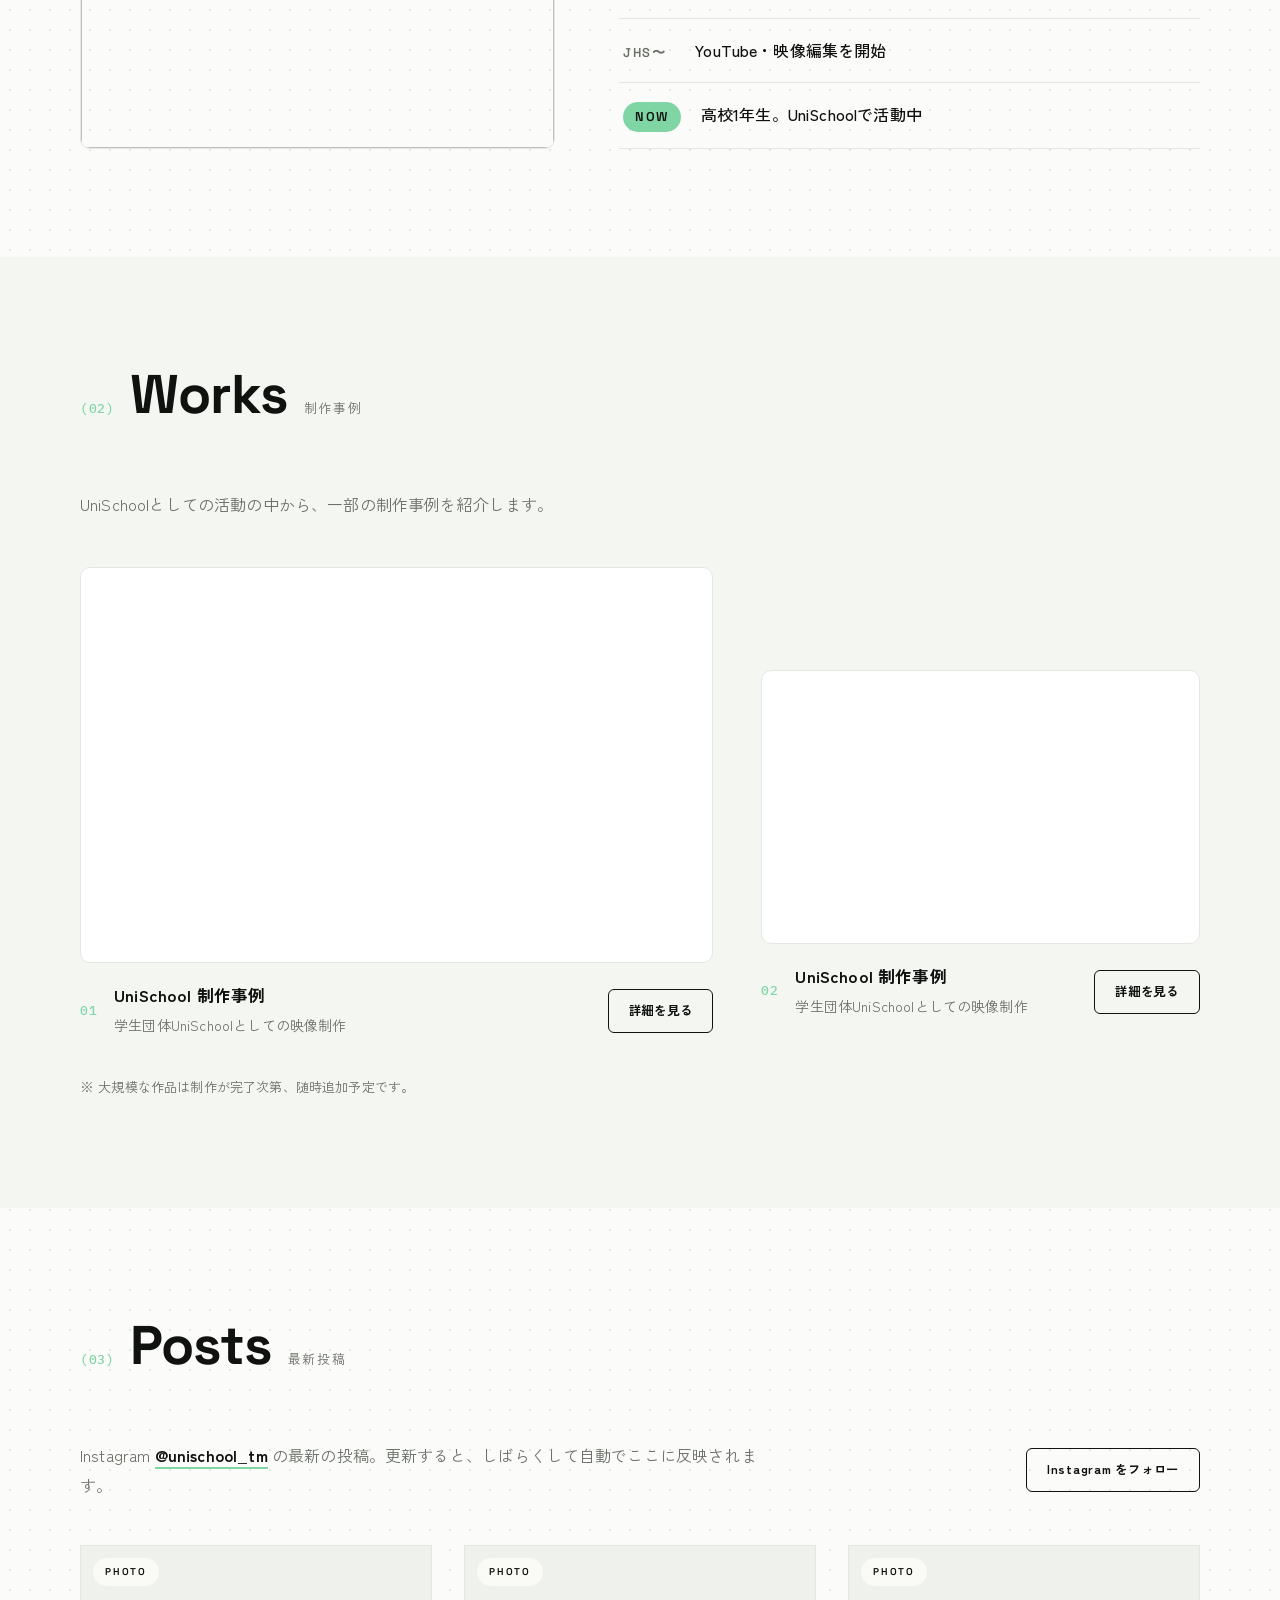
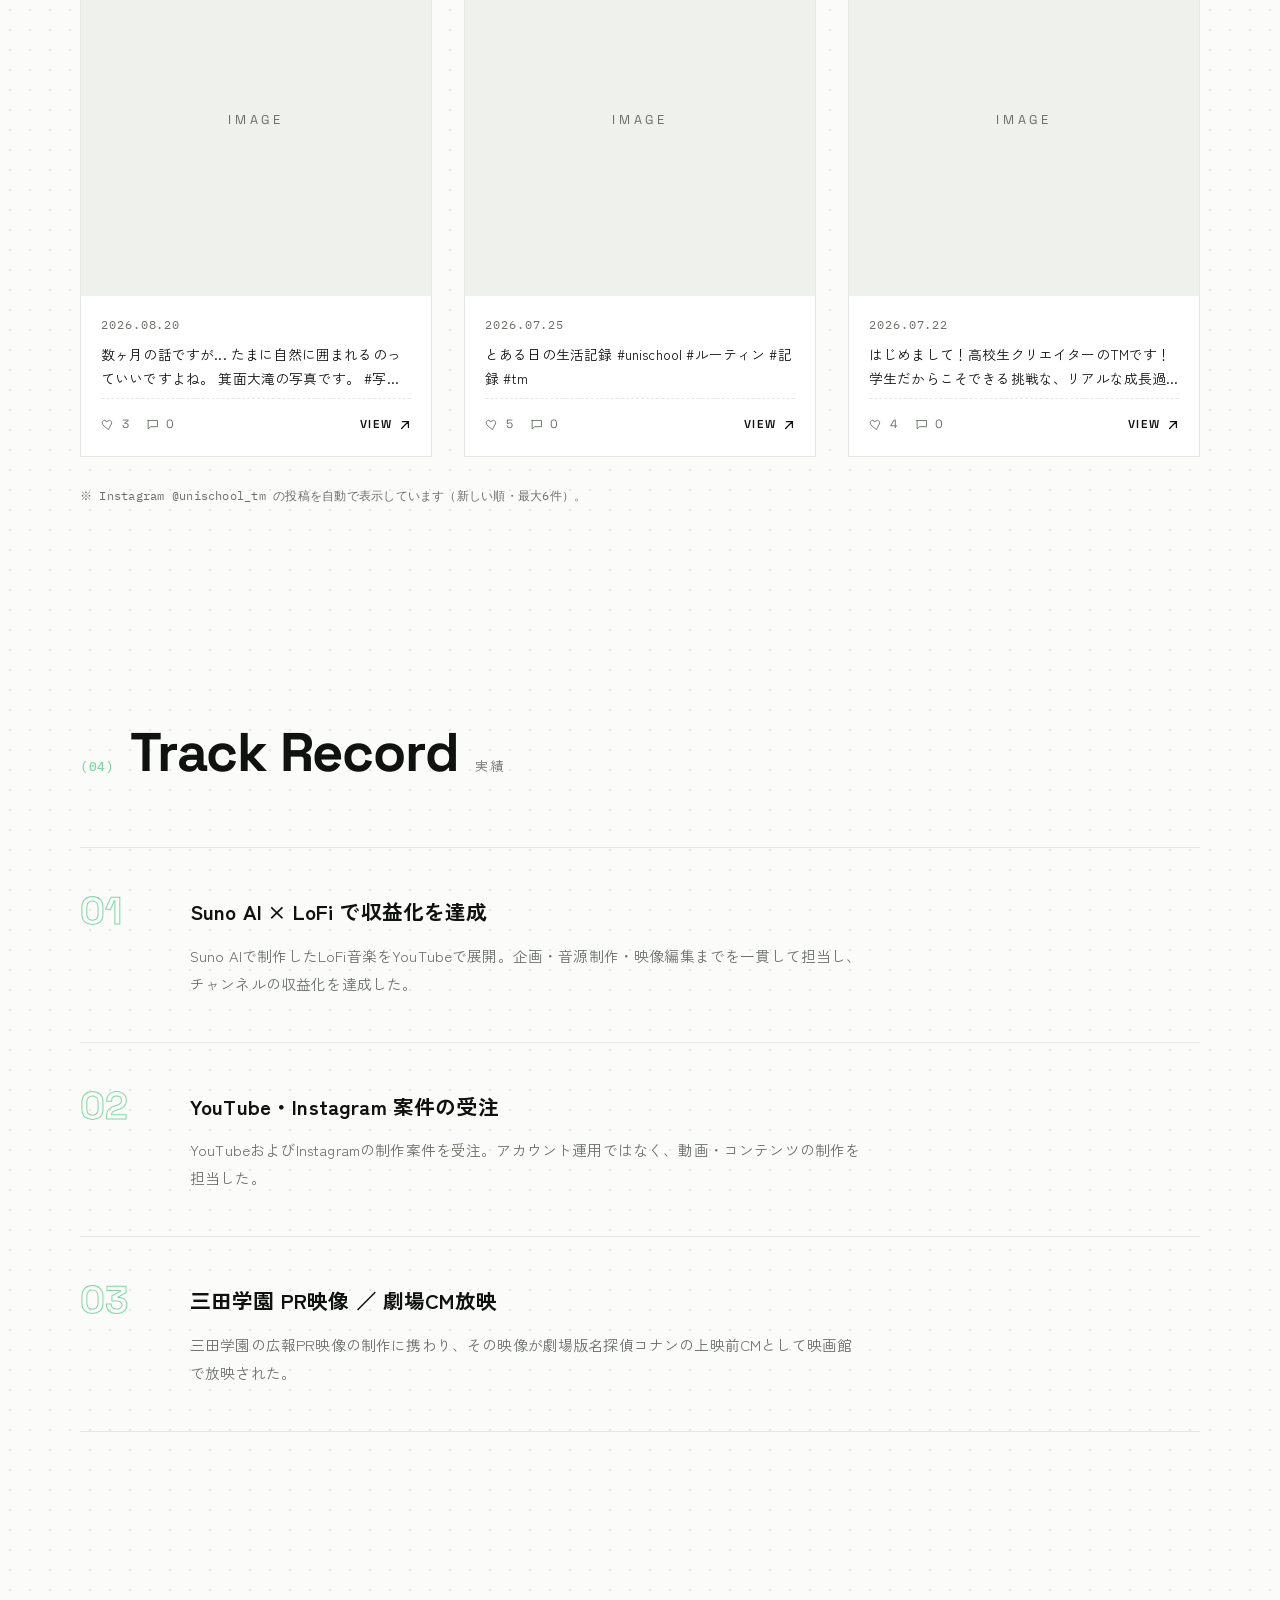
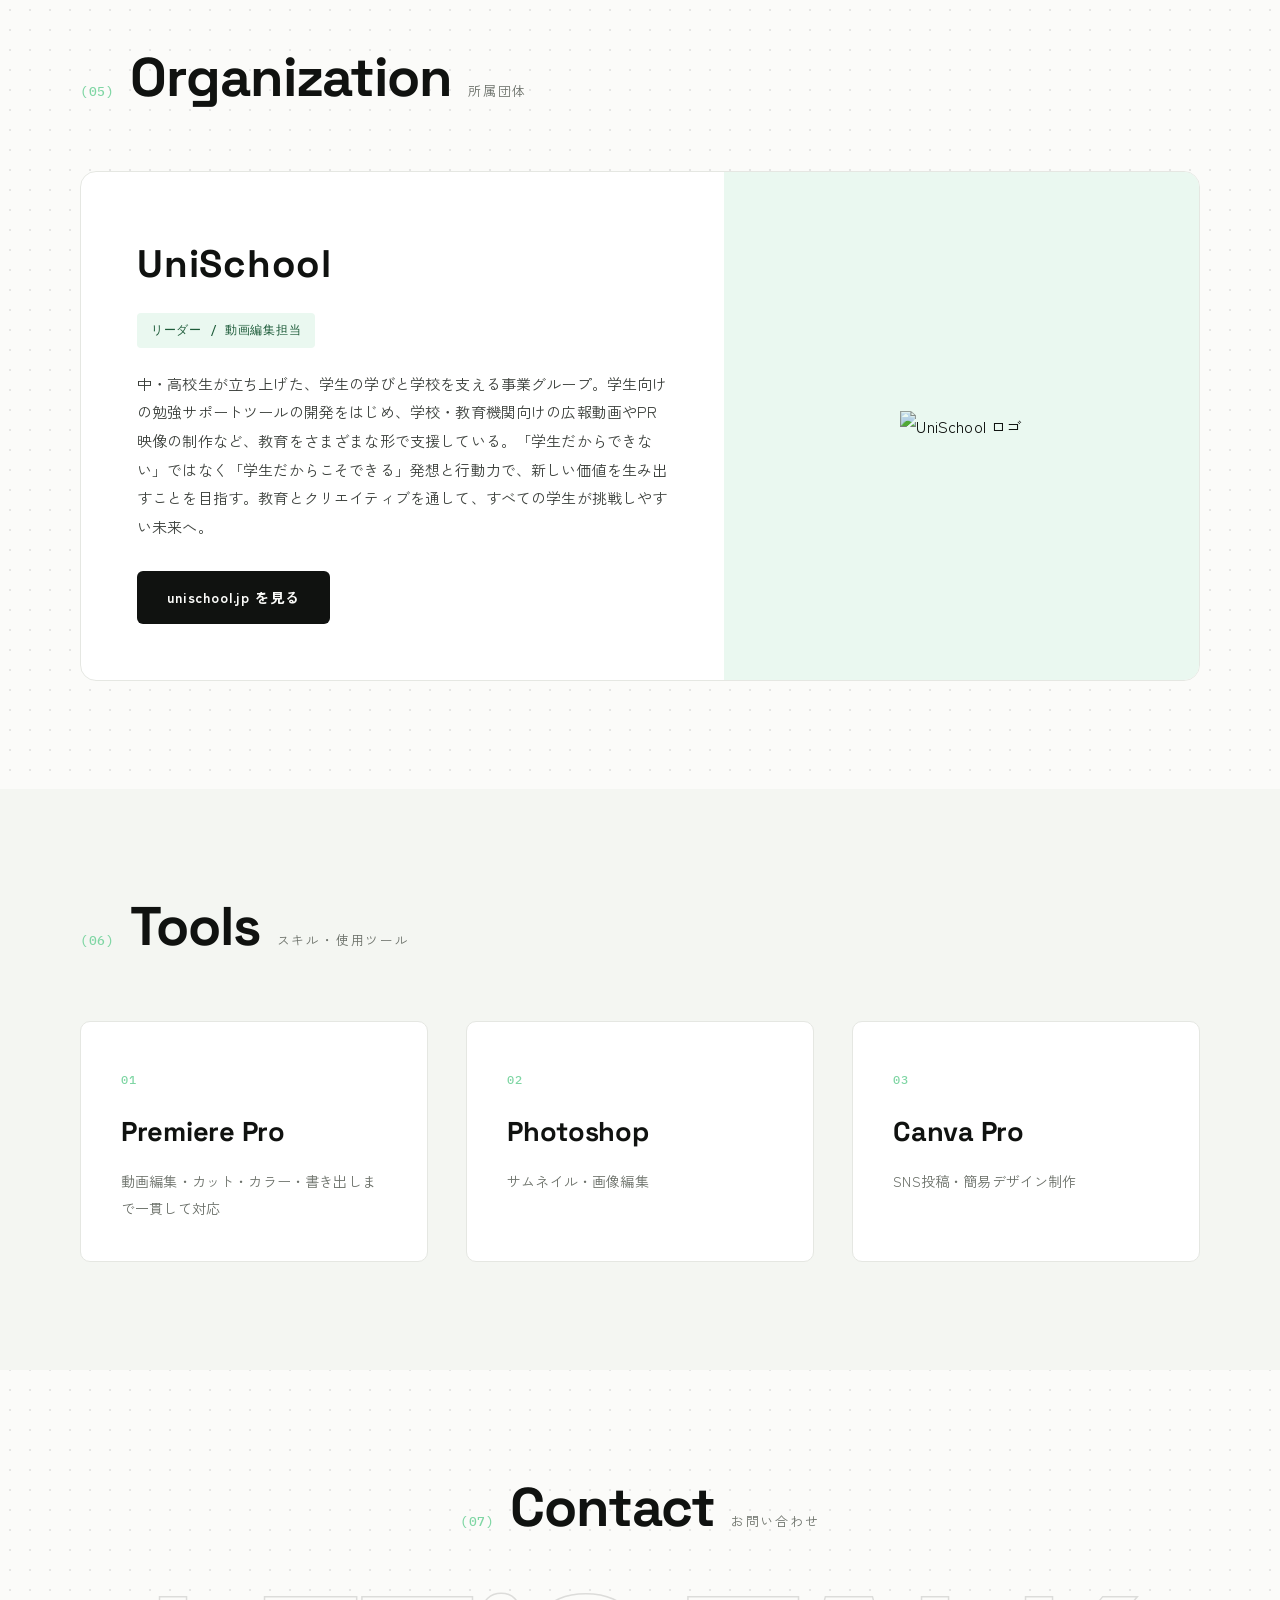
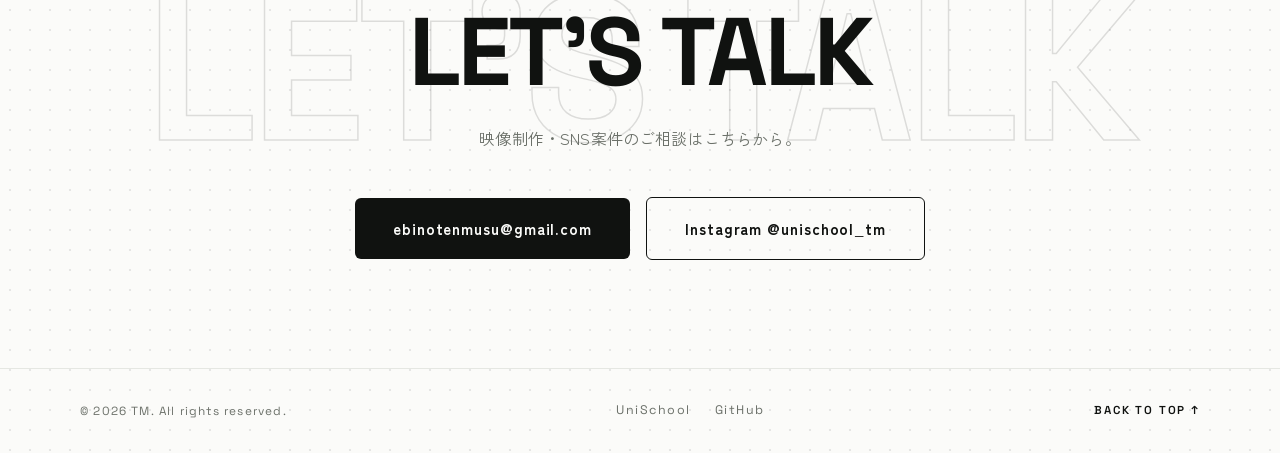
==== commit 0c4d9210: "intro plays once per session; write Learning Compass story on Work 01" ====
--- a/index.html
+++ b/index.html
@@ -9,7 +9,7 @@
 <link rel="preconnect" href="https://fonts.gstatic.com" crossorigin>
 <link href="https://fonts.googleapis.com/css2?family=Space+Grotesk:wght@400;500;600;700&family=Zen+Kaku+Gothic+New:wght@400;500;700&family=IBM+Plex+Mono:wght@400;500&display=swap" rel="stylesheet">
 <link rel="icon" type="image/png" href="https://github.com/user-attachments/assets/2cc68545-7c95-4cb7-8a0f-e8b49b412ac0">
-<link rel="stylesheet" href="style.css?v=20260822i">
+<link rel="stylesheet" href="style.css?v=20260822j">
 </head>
 <body>
 
@@ -314,6 +314,6 @@
   </div>
 </footer>
 
-<script src="script.js?v=20260822i"></script>
+<script src="script.js?v=20260822j"></script>
 </body>
 </html>
--- a/style.css
+++ b/style.css
@@ -82,9 +82,9 @@
   display: block; height: 100%; width: 0%;
   background: var(--accent);
 }
-body.is-ready .intro {
-  transform: translateY(-100%);
-  visibility: hidden;
+body.is-ready .intro,
+.intro.is-skip {
+  display: none;
 }
 
 /* ---------------------------------------------------------
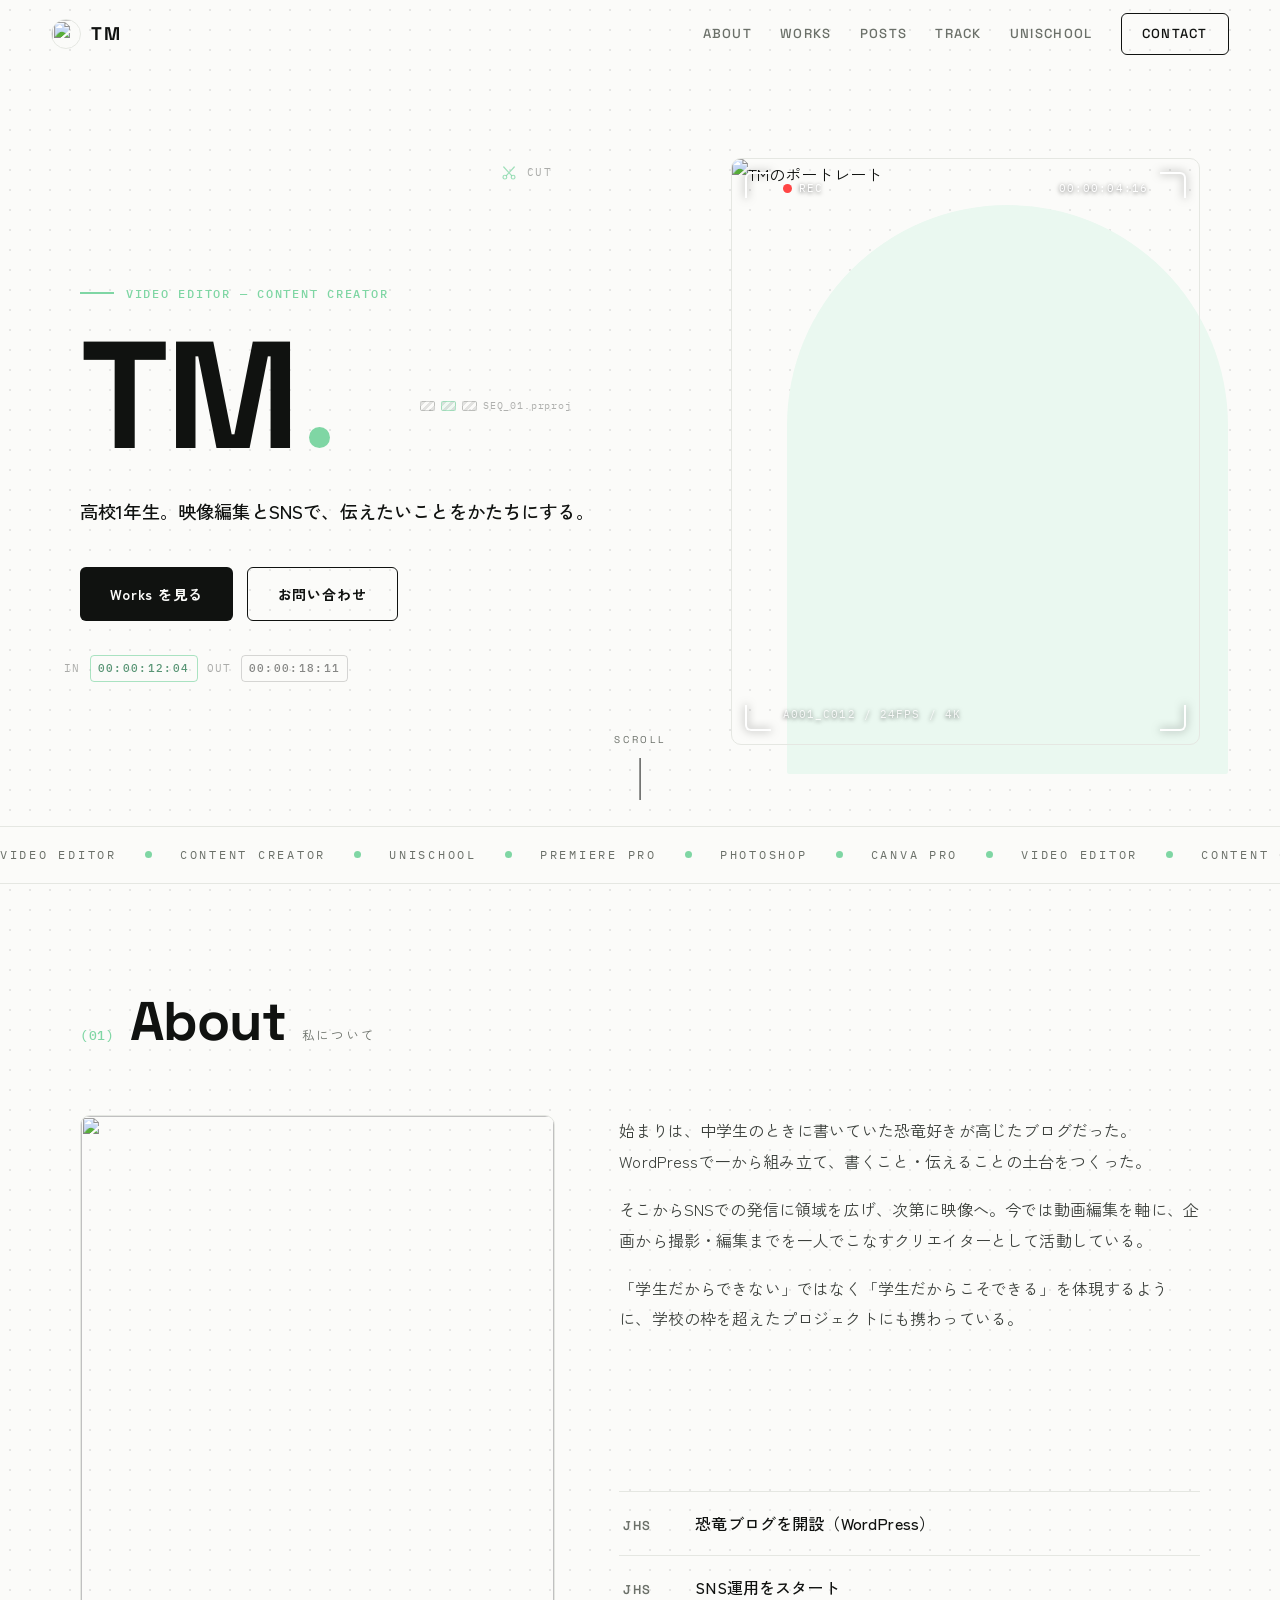
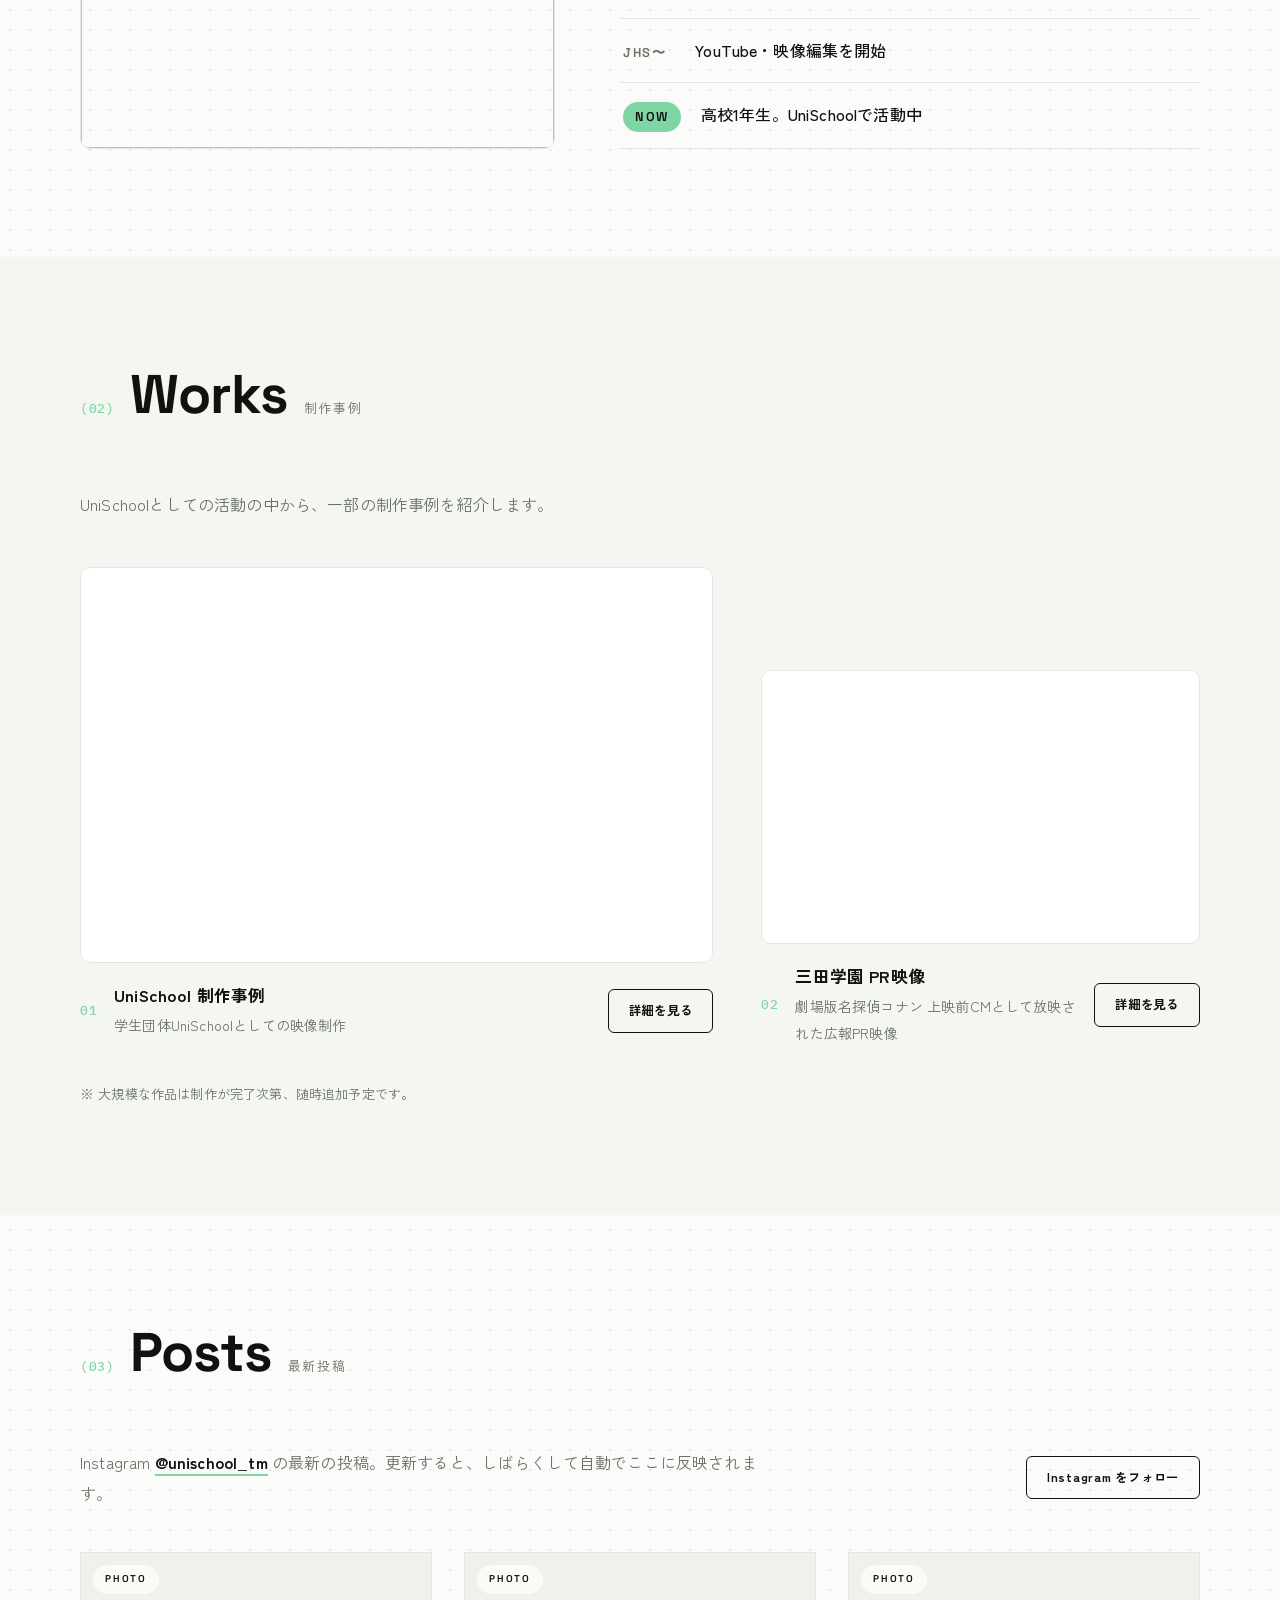
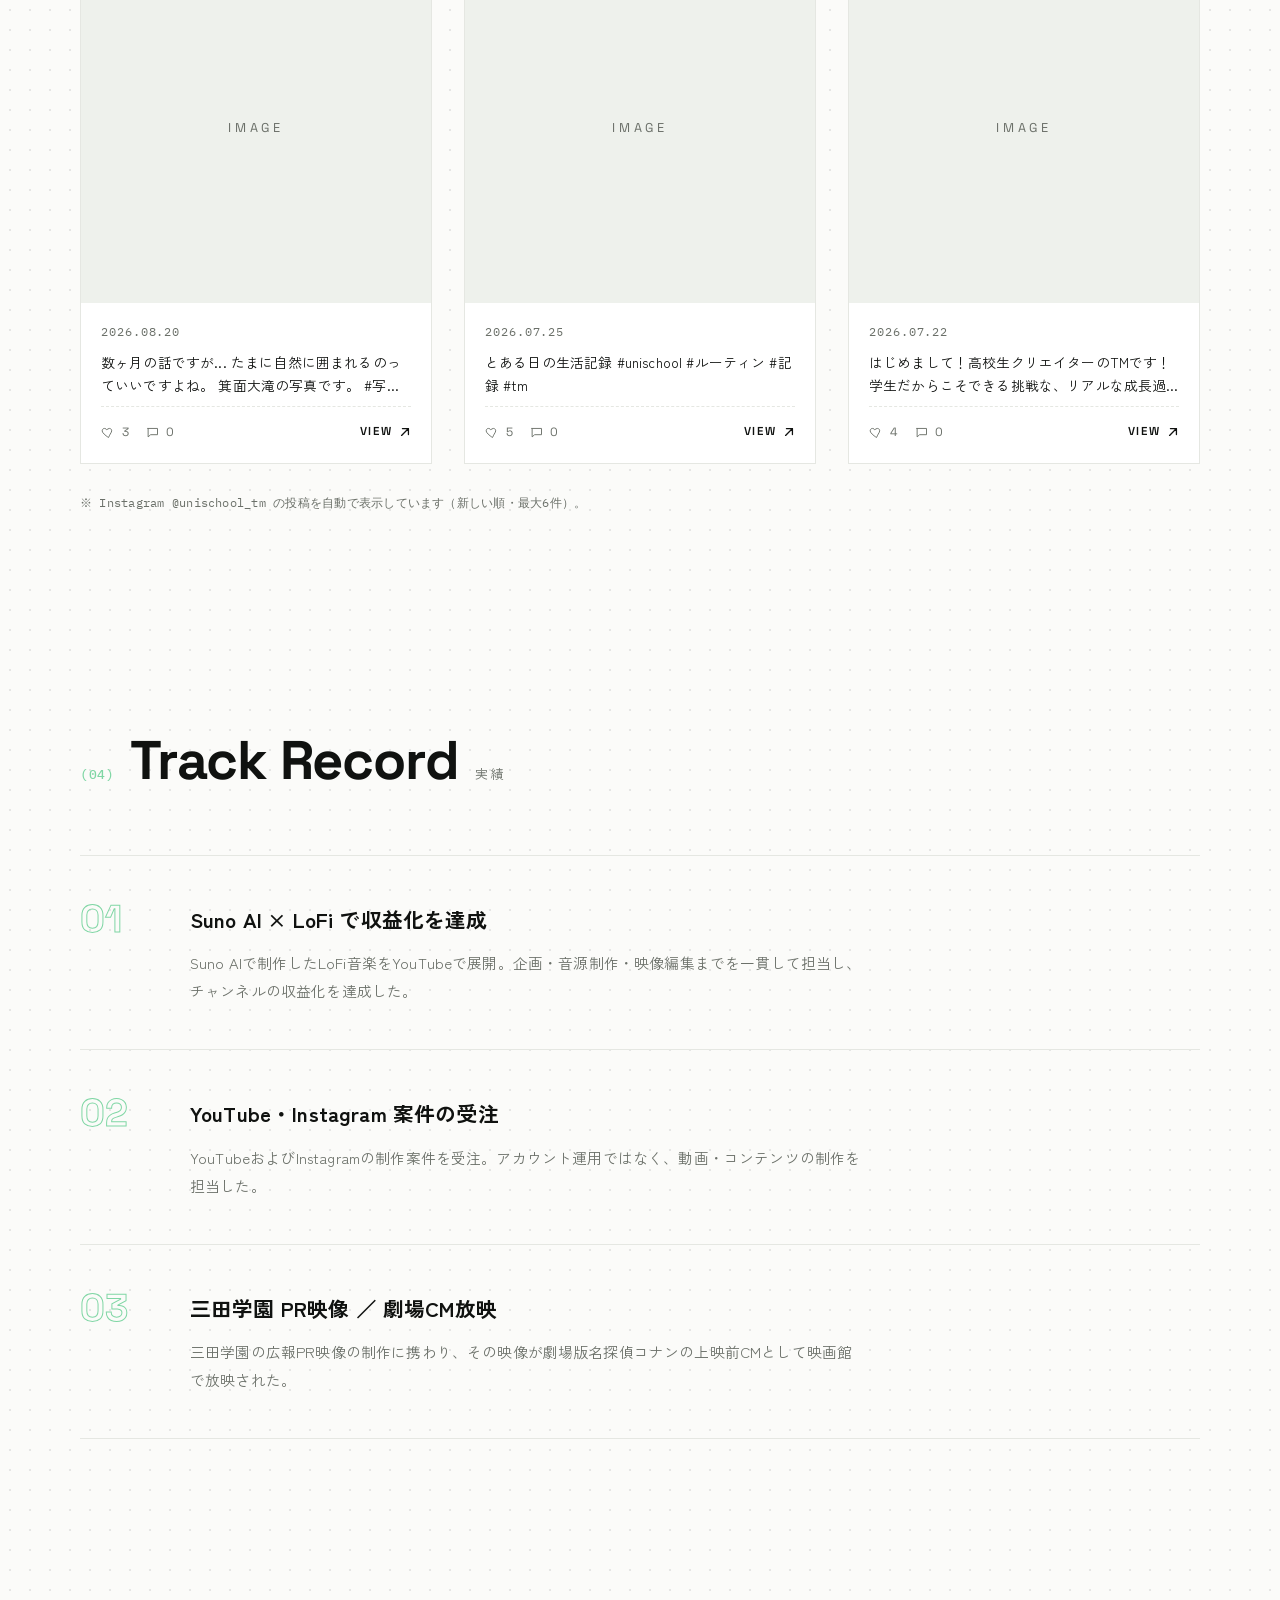
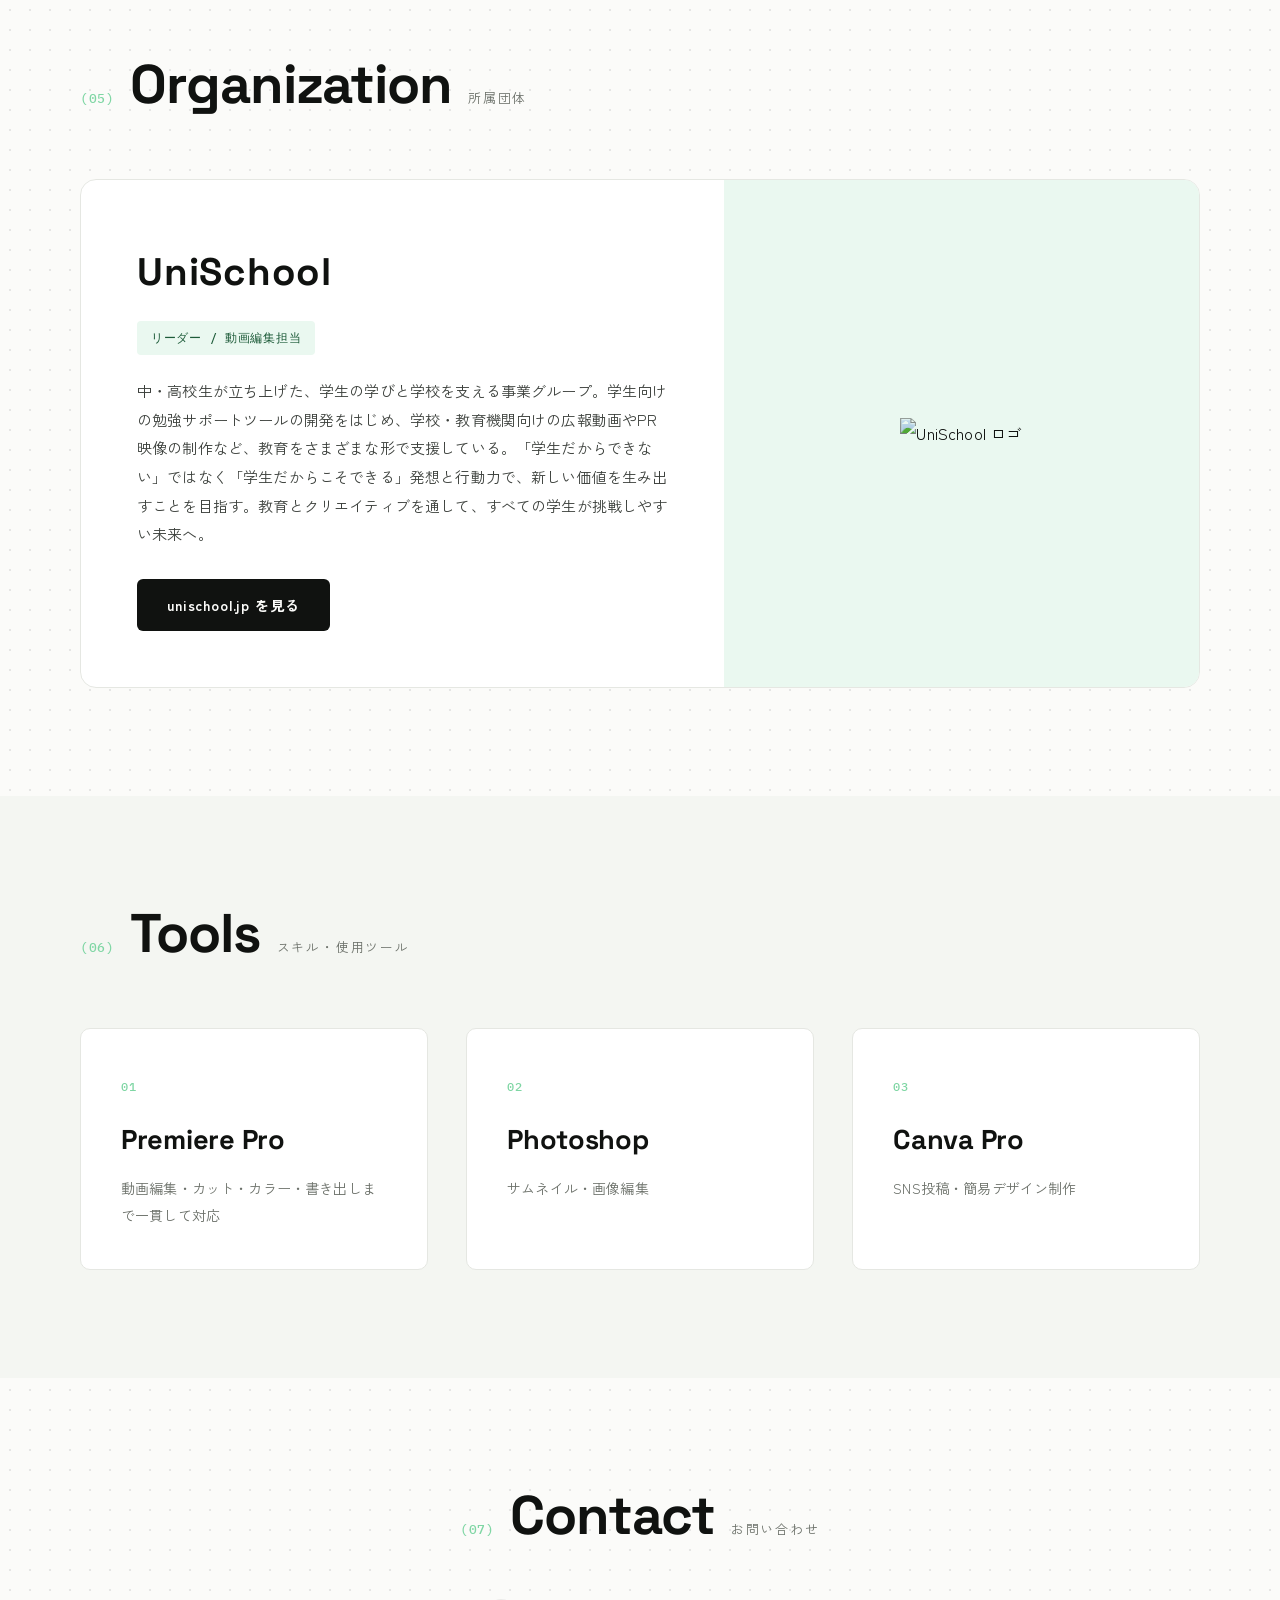
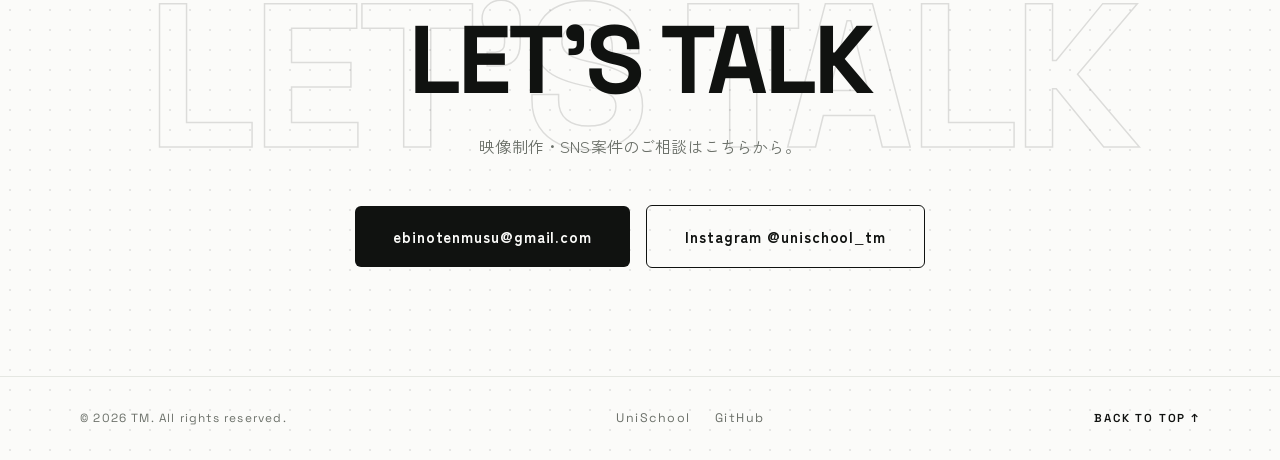
==== commit c6e4f0bd: "work 02: Mitsuta Gakuen theater CM story, sync card and page titles" ====
--- a/index.html
+++ b/index.html
@@ -9,7 +9,7 @@
 <link rel="preconnect" href="https://fonts.gstatic.com" crossorigin>
 <link href="https://fonts.googleapis.com/css2?family=Space+Grotesk:wght@400;500;600;700&family=Zen+Kaku+Gothic+New:wght@400;500;700&family=IBM+Plex+Mono:wght@400;500&display=swap" rel="stylesheet">
 <link rel="icon" type="image/png" href="https://github.com/user-attachments/assets/2cc68545-7c95-4cb7-8a0f-e8b49b412ac0">
-<link rel="stylesheet" href="style.css?v=20260822j">
+<link rel="stylesheet" href="style.css?v=20260822k">
 </head>
 <body>
 
@@ -166,13 +166,13 @@
         </article>
         <article class="work work--offset reveal">
           <div class="work__frame">
-            <iframe src="https://drive.google.com/file/d/1WEqRhWWuVuo0kkREHJghIK1gYP-6Tq2o/preview" allow="autoplay" allowfullscreen loading="lazy" title="UniSchool制作事例 2"></iframe>
+            <iframe src="https://drive.google.com/file/d/1WEqRhWWuVuo0kkREHJghIK1gYP-6Tq2o/preview" allow="autoplay" allowfullscreen loading="lazy" title="三田学園PR映像"></iframe>
           </div>
           <div class="work__meta">
             <span class="work__idx">02</span>
             <div>
-              <h3 class="work__title">UniSchool 制作事例</h3>
-              <p class="work__desc">学生団体UniSchoolとしての映像制作</p>
+              <h3 class="work__title">三田学園 PR映像</h3>
+              <p class="work__desc">劇場版名探偵コナン 上映前CMとして放映された広報PR映像</p>
             </div>
             <a href="work-02.html" class="btn btn--ghost btn--sm work__more">詳細を見る</a>
           </div>
@@ -314,6 +314,6 @@
   </div>
 </footer>
 
-<script src="script.js?v=20260822j"></script>
+<script src="script.js?v=20260822k"></script>
 </body>
 </html>
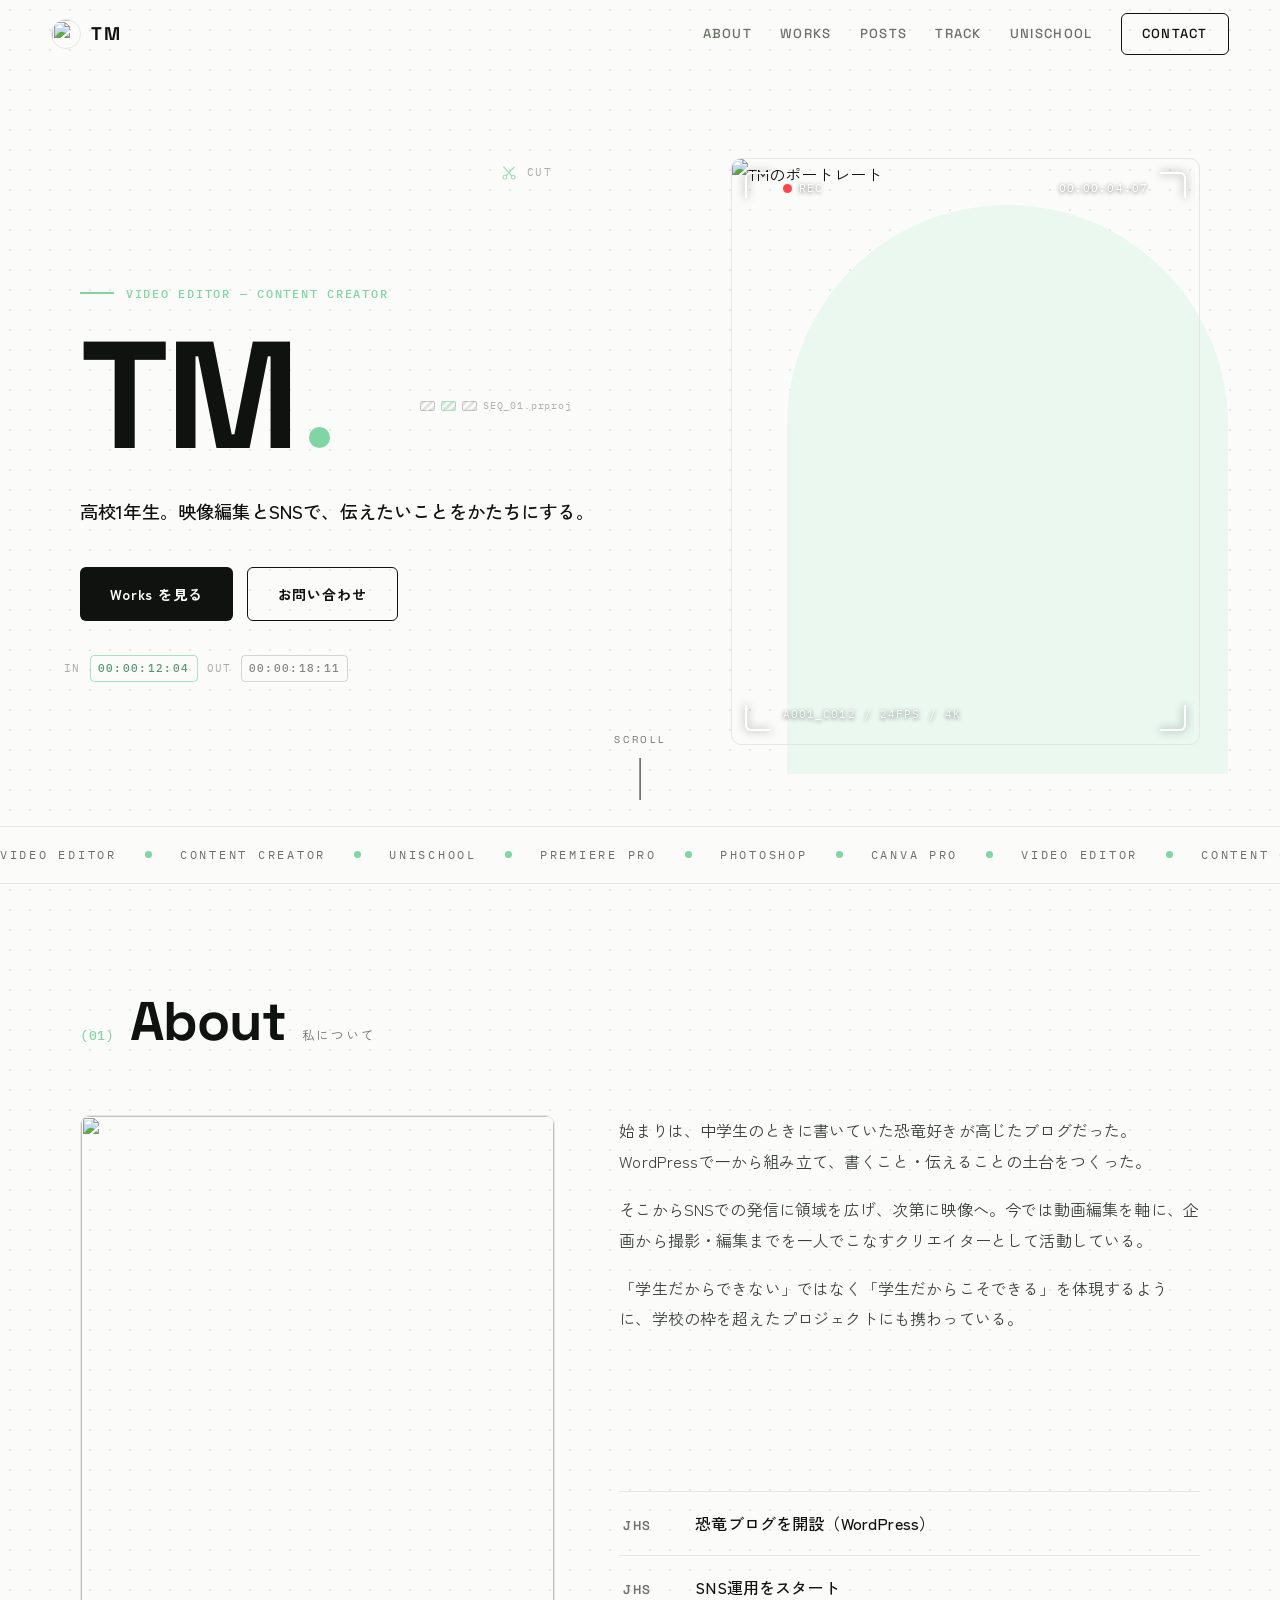
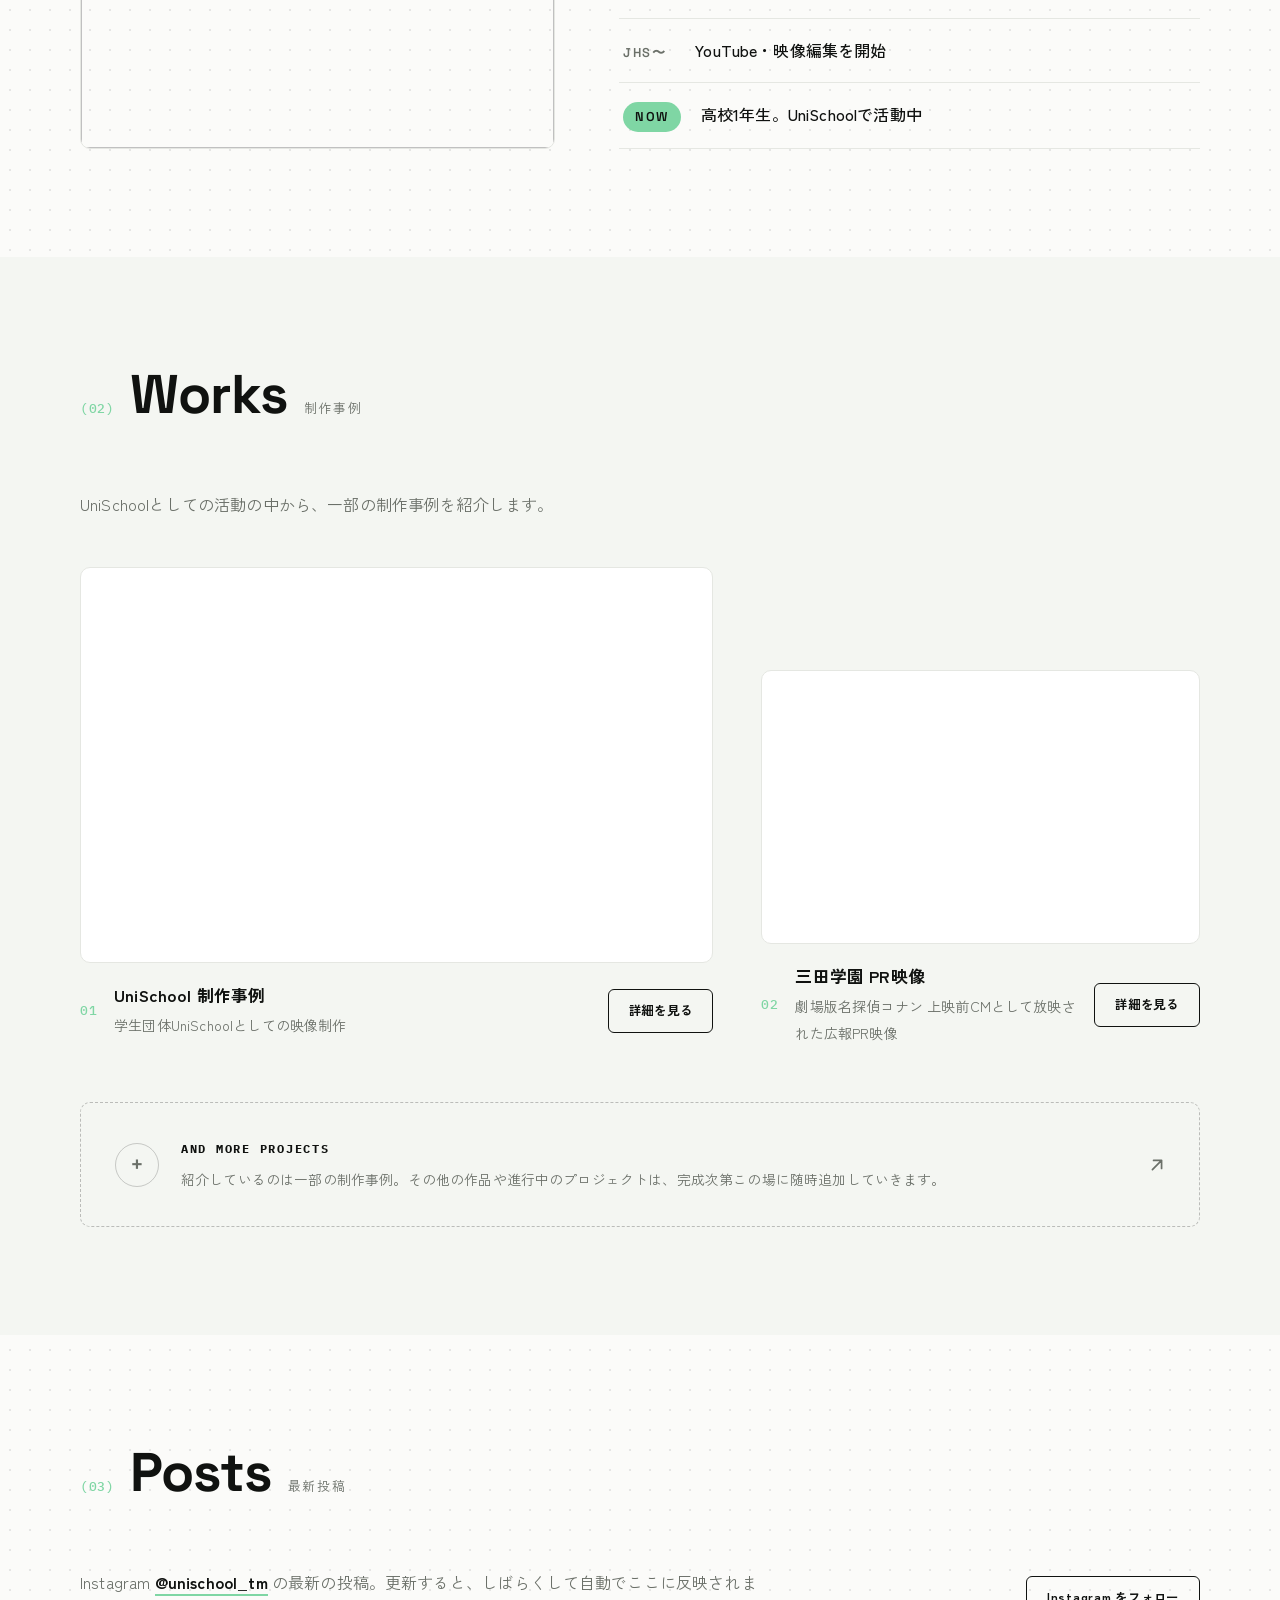
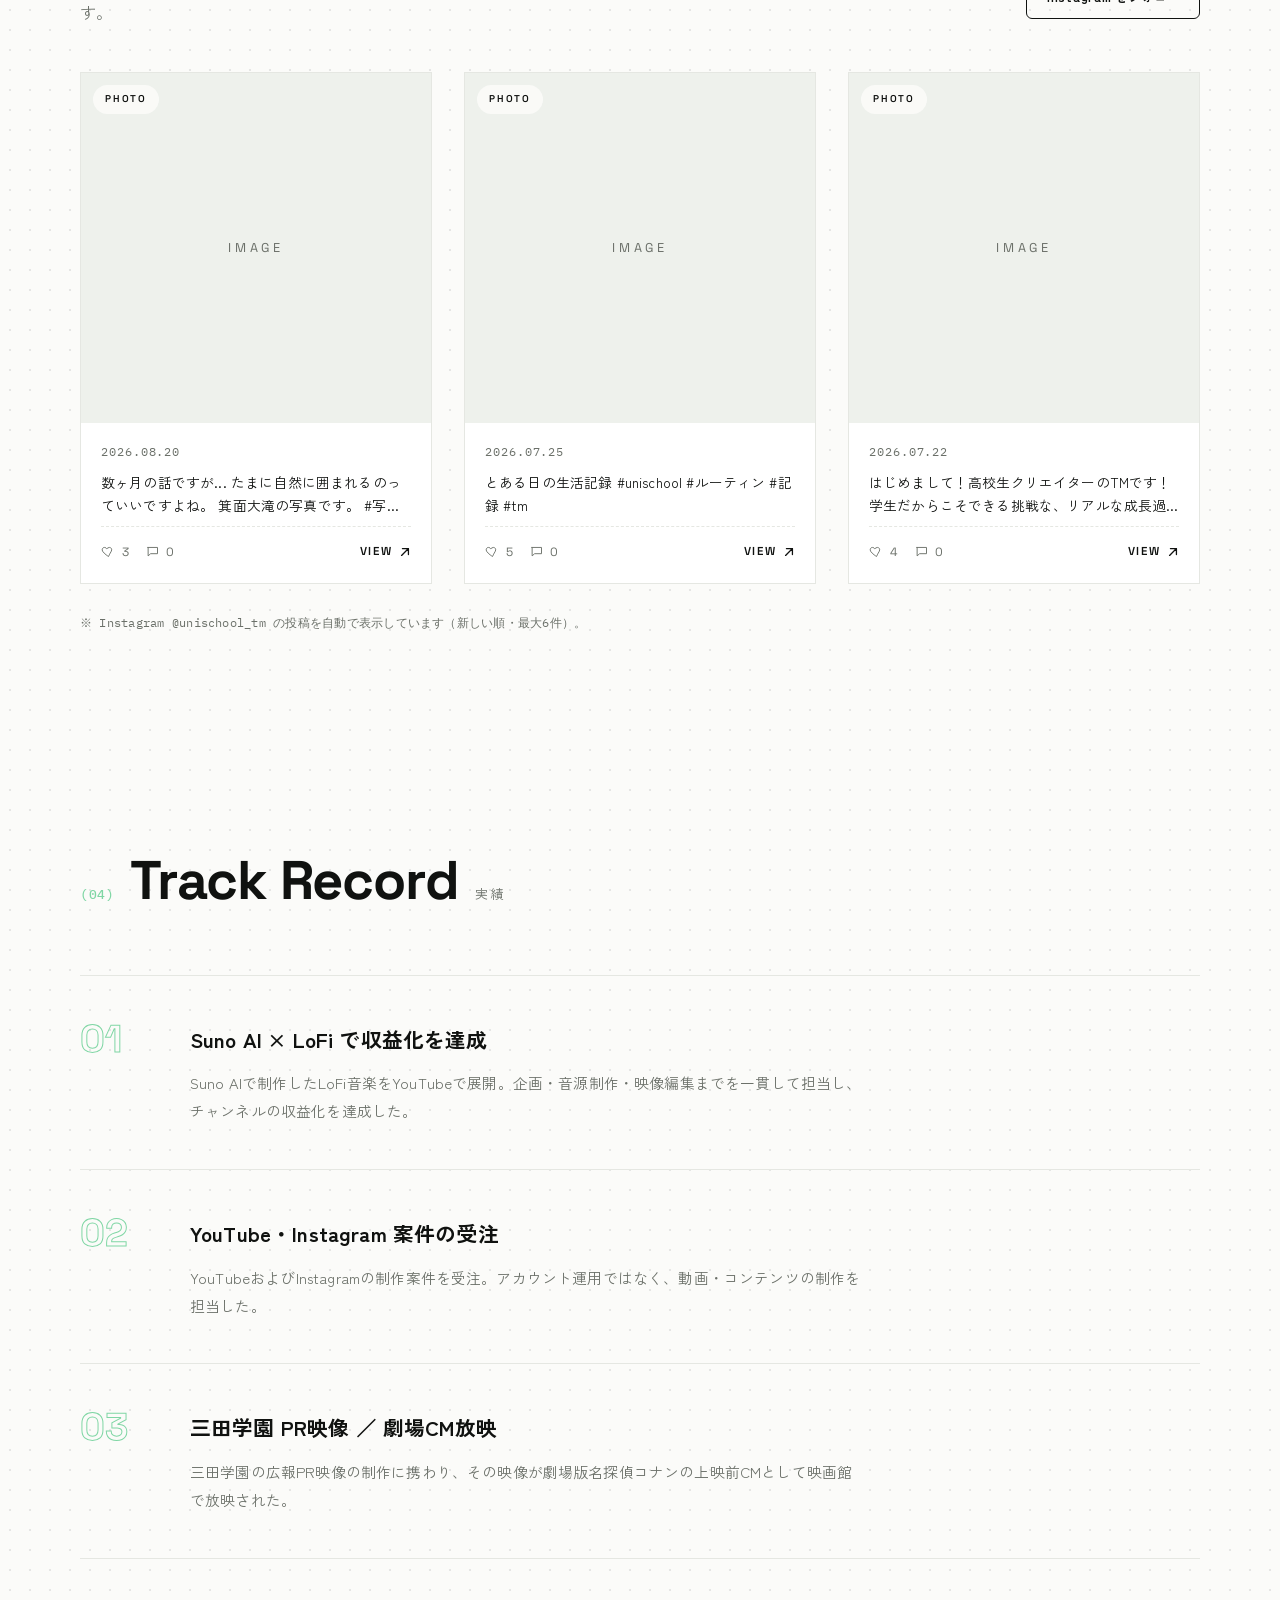
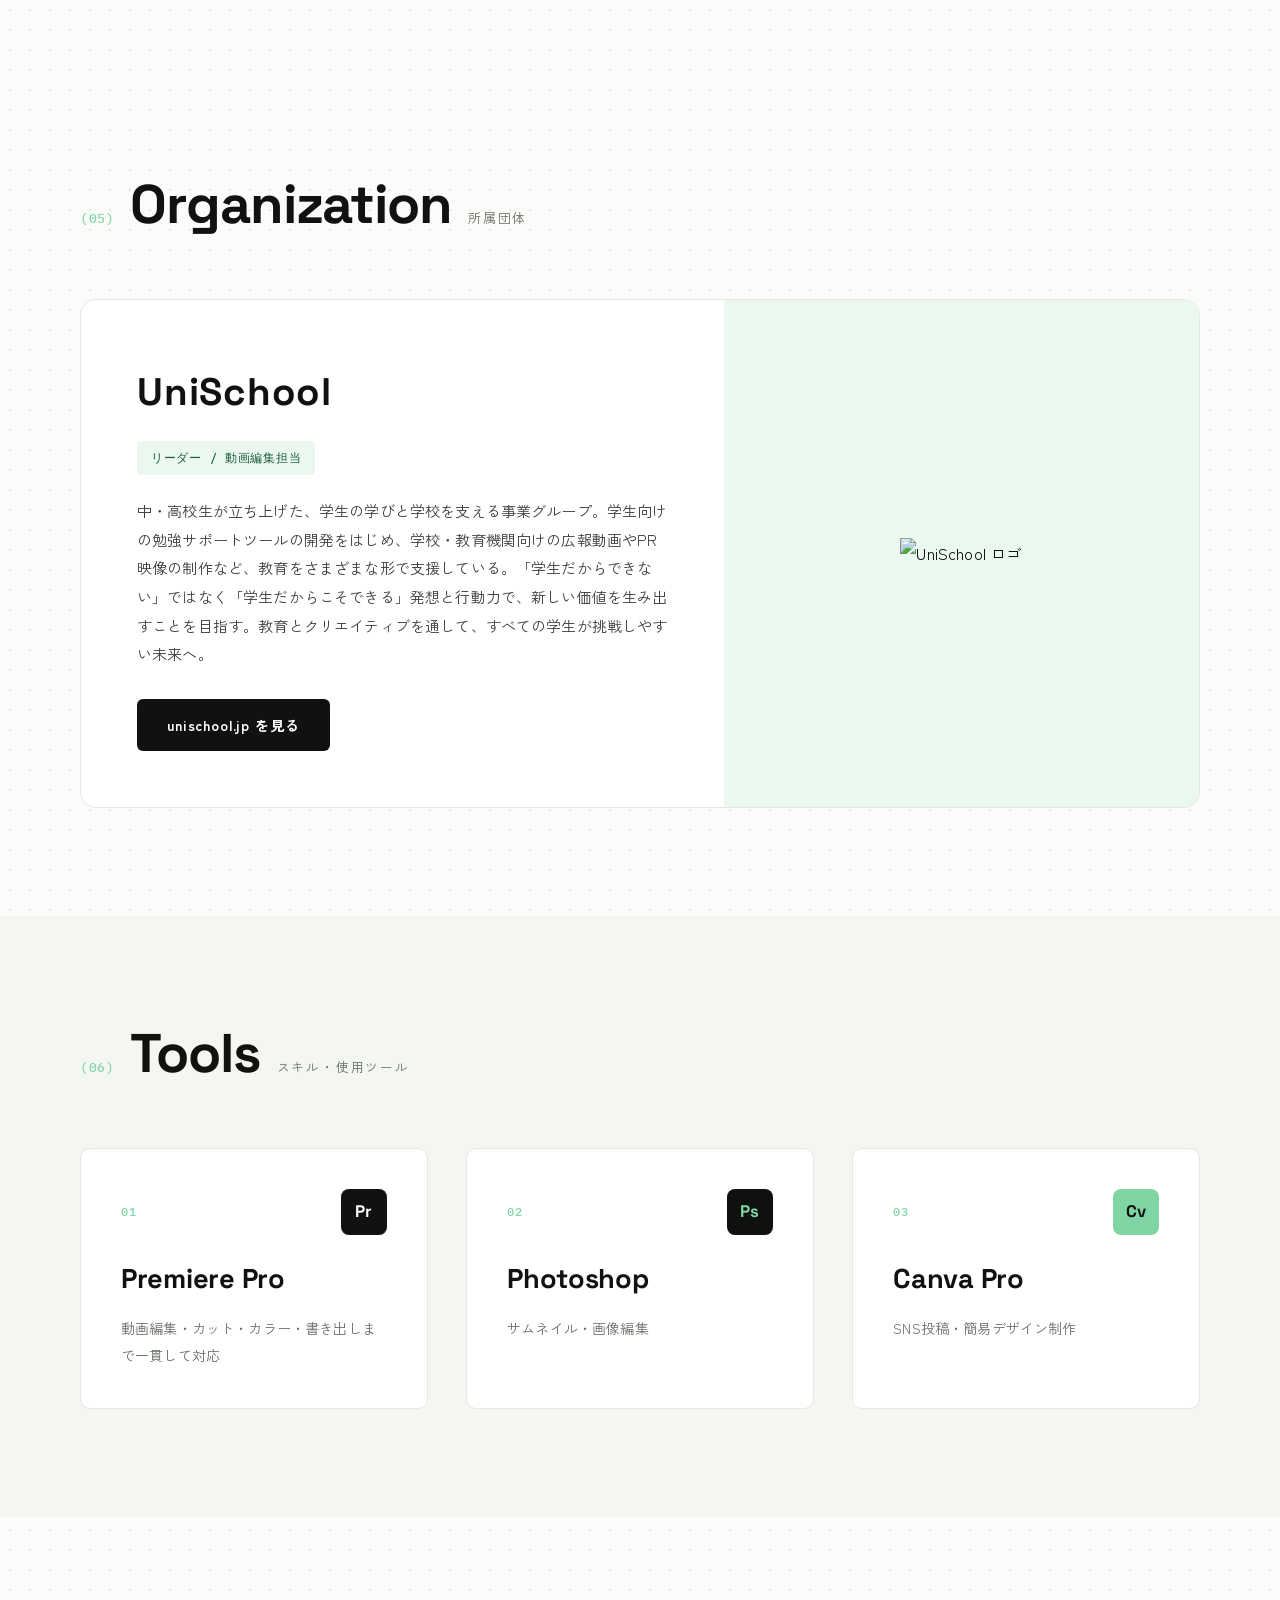
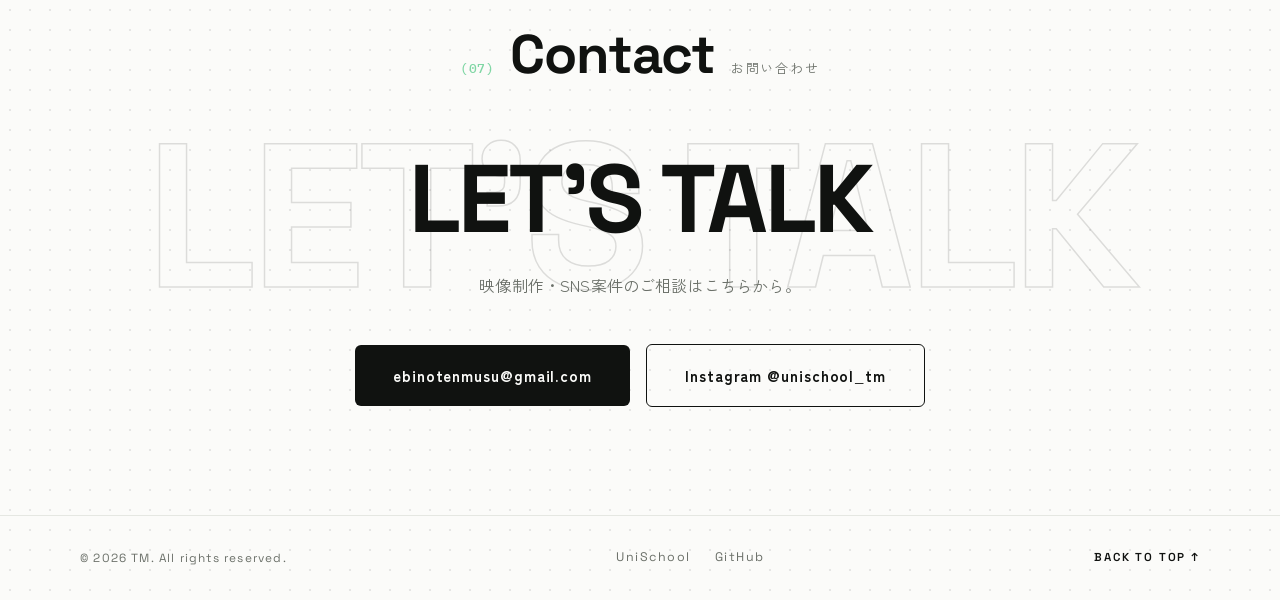
==== commit bfd4f219: "works: AND MORE PROJECTS card; tools: flat icon tiles (Pr/Ps/Cv)" ====
--- a/index.html
+++ b/index.html
@@ -9,7 +9,7 @@
 <link rel="preconnect" href="https://fonts.gstatic.com" crossorigin>
 <link href="https://fonts.googleapis.com/css2?family=Space+Grotesk:wght@400;500;600;700&family=Zen+Kaku+Gothic+New:wght@400;500;700&family=IBM+Plex+Mono:wght@400;500&display=swap" rel="stylesheet">
 <link rel="icon" type="image/png" href="https://github.com/user-attachments/assets/2cc68545-7c95-4cb7-8a0f-e8b49b412ac0">
-<link rel="stylesheet" href="style.css?v=20260822k">
+<link rel="stylesheet" href="style.css?v=20260822l">
 </head>
 <body>
 
@@ -178,7 +178,14 @@
           </div>
         </article>
       </div>
-      <p class="note reveal">※ 大規模な作品は制作が完了次第、随時追加予定です。</p>
+      <a href="#contact" class="works-more reveal">
+        <span class="works-more__plus">+</span>
+        <span class="works-more__body">
+          <b>AND MORE PROJECTS</b>
+          <span>紹介しているのは一部の制作事例。その他の作品や進行中のプロジェクトは、完成次第この場に随時追加していきます。</span>
+        </span>
+        <svg class="works-more__arrow" viewBox="0 0 14 14" fill="none"><path d="M3 11L11 3M11 3H4M11 3V10" stroke="currentColor" stroke-width="1.5" stroke-linecap="round" stroke-linejoin="round"/></svg>
+      </a>
     </div>
   </section>
 
@@ -265,17 +272,17 @@
       </header>
       <ul class="tools">
         <li class="tool reveal">
-          <span class="tool__no">01</span>
+          <div class="tool__head"><span class="tool__no">01</span><span class="tool__icon tool__icon--pr">Pr</span></div>
           <h3 class="tool__name">Premiere Pro</h3>
           <p class="tool__desc">動画編集・カット・カラー・書き出しまで一貫して対応</p>
         </li>
         <li class="tool reveal">
-          <span class="tool__no">02</span>
+          <div class="tool__head"><span class="tool__no">02</span><span class="tool__icon tool__icon--ps">Ps</span></div>
           <h3 class="tool__name">Photoshop</h3>
           <p class="tool__desc">サムネイル・画像編集</p>
         </li>
         <li class="tool reveal">
-          <span class="tool__no">03</span>
+          <div class="tool__head"><span class="tool__no">03</span><span class="tool__icon tool__icon--cv">Cv</span></div>
           <h3 class="tool__name">Canva Pro</h3>
           <p class="tool__desc">SNS投稿・簡易デザイン制作</p>
         </li>
@@ -314,6 +321,6 @@
   </div>
 </footer>
 
-<script src="script.js?v=20260822k"></script>
+<script src="script.js?v=20260822l"></script>
 </body>
 </html>
--- a/style.css
+++ b/style.css
@@ -559,6 +559,44 @@
 .work__desc { color: var(--muted); font-size: 0.88rem; margin-top: 4px; }
 
 /* ---------------------------------------------------------
+   WORKS MORE
+--------------------------------------------------------- */
+.works-more {
+  margin-top: clamp(36px, 5vw, 56px);
+  display: flex; align-items: center; gap: 22px;
+  border: 1px dashed rgba(16, 18, 16, 0.25);
+  border-radius: var(--radius);
+  padding: clamp(22px, 3.4vw, 34px);
+  transition: border-color 0.3s ease, background 0.3s ease;
+}
+.works-more:hover { border-color: var(--accent); background: rgba(127, 214, 164, 0.06); }
+.works-more__plus {
+  flex: none;
+  width: 44px; height: 44px;
+  display: grid; place-items: center;
+  border-radius: 50%;
+  border: 1px solid rgba(16, 18, 16, 0.2);
+  font-family: var(--font-en); font-size: 1.4rem; font-weight: 500;
+  color: var(--muted);
+  transition: all 0.3s ease;
+}
+.works-more:hover .works-more__plus {
+  border-color: var(--accent); color: var(--dark); background: var(--accent);
+}
+.works-more__body { display: grid; gap: 5px; }
+.works-more__body b {
+  font-family: var(--font-mono); font-size: 0.78rem; letter-spacing: 0.14em;
+  color: var(--ink);
+}
+.works-more__body span { color: var(--muted); font-size: 0.86rem; }
+.works-more__arrow { width: 16px; height: 16px; margin-left: auto; flex: none; color: var(--muted); transition: transform 0.3s, color 0.3s; }
+.works-more:hover .works-more__arrow { color: var(--ink); transform: translate(2px, -2px); }
+@media (max-width: 560px) {
+  .works-more { gap: 16px; padding: 20px; }
+  .works-more__arrow { display: none; }
+}
+
+/* ---------------------------------------------------------
    POSTS
 --------------------------------------------------------- */
 .posts-head {
@@ -685,6 +723,19 @@
   display: grid; grid-template-columns: repeat(3, 1fr);
   gap: clamp(24px, 3vw, 40px);
 }
+.tool__head {
+  display: flex; align-items: center; justify-content: space-between;
+  margin-bottom: 18px;
+}
+.tool__icon {
+  width: 46px; height: 46px;
+  display: grid; place-items: center;
+  font-family: var(--font-en); font-weight: 700; font-size: 1.05rem;
+  border-radius: 8px;
+}
+.tool__icon--pr { background: var(--ink); color: var(--bg); }
+.tool__icon--ps { background: var(--dark); color: var(--accent); }
+.tool__icon--cv { background: var(--accent); color: var(--dark); }
 .tool {
   background: #fff; border: 1px solid var(--line); border-radius: var(--radius);
   padding: clamp(28px, 3.4vw, 40px);
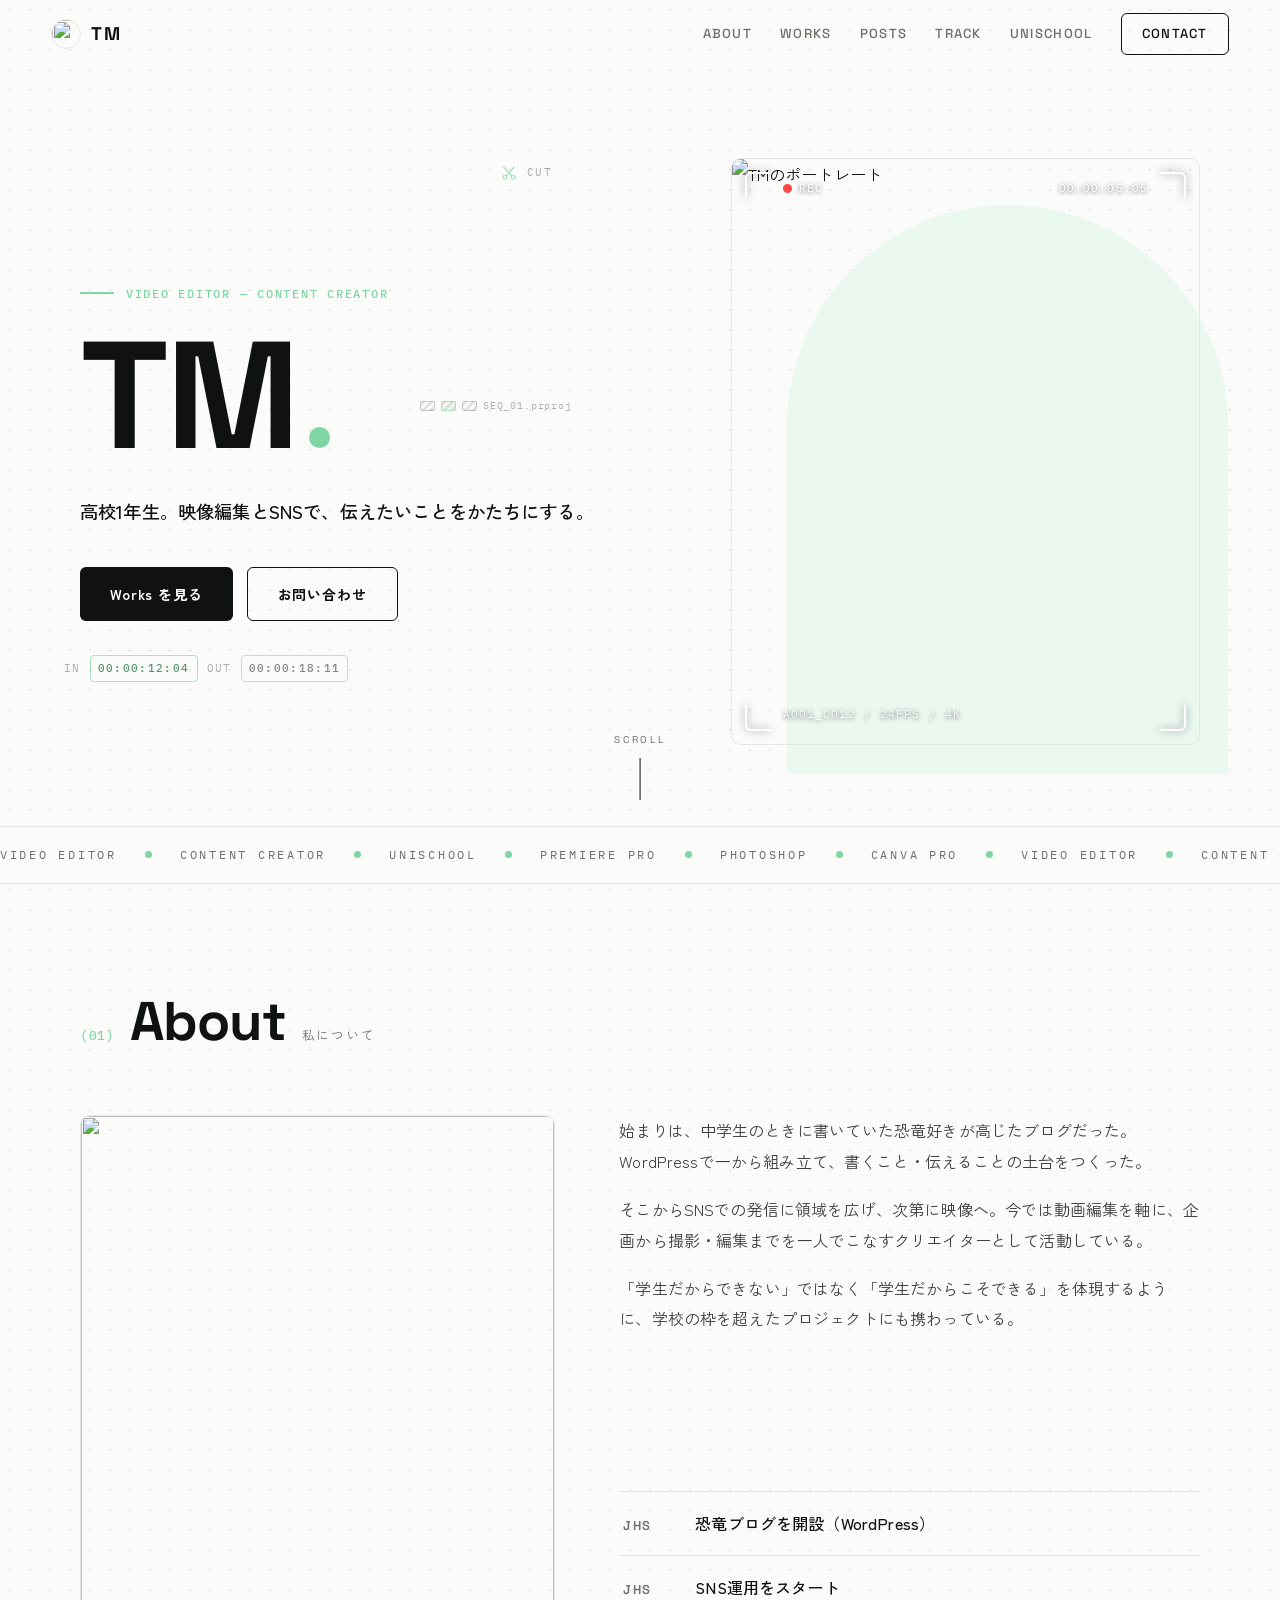
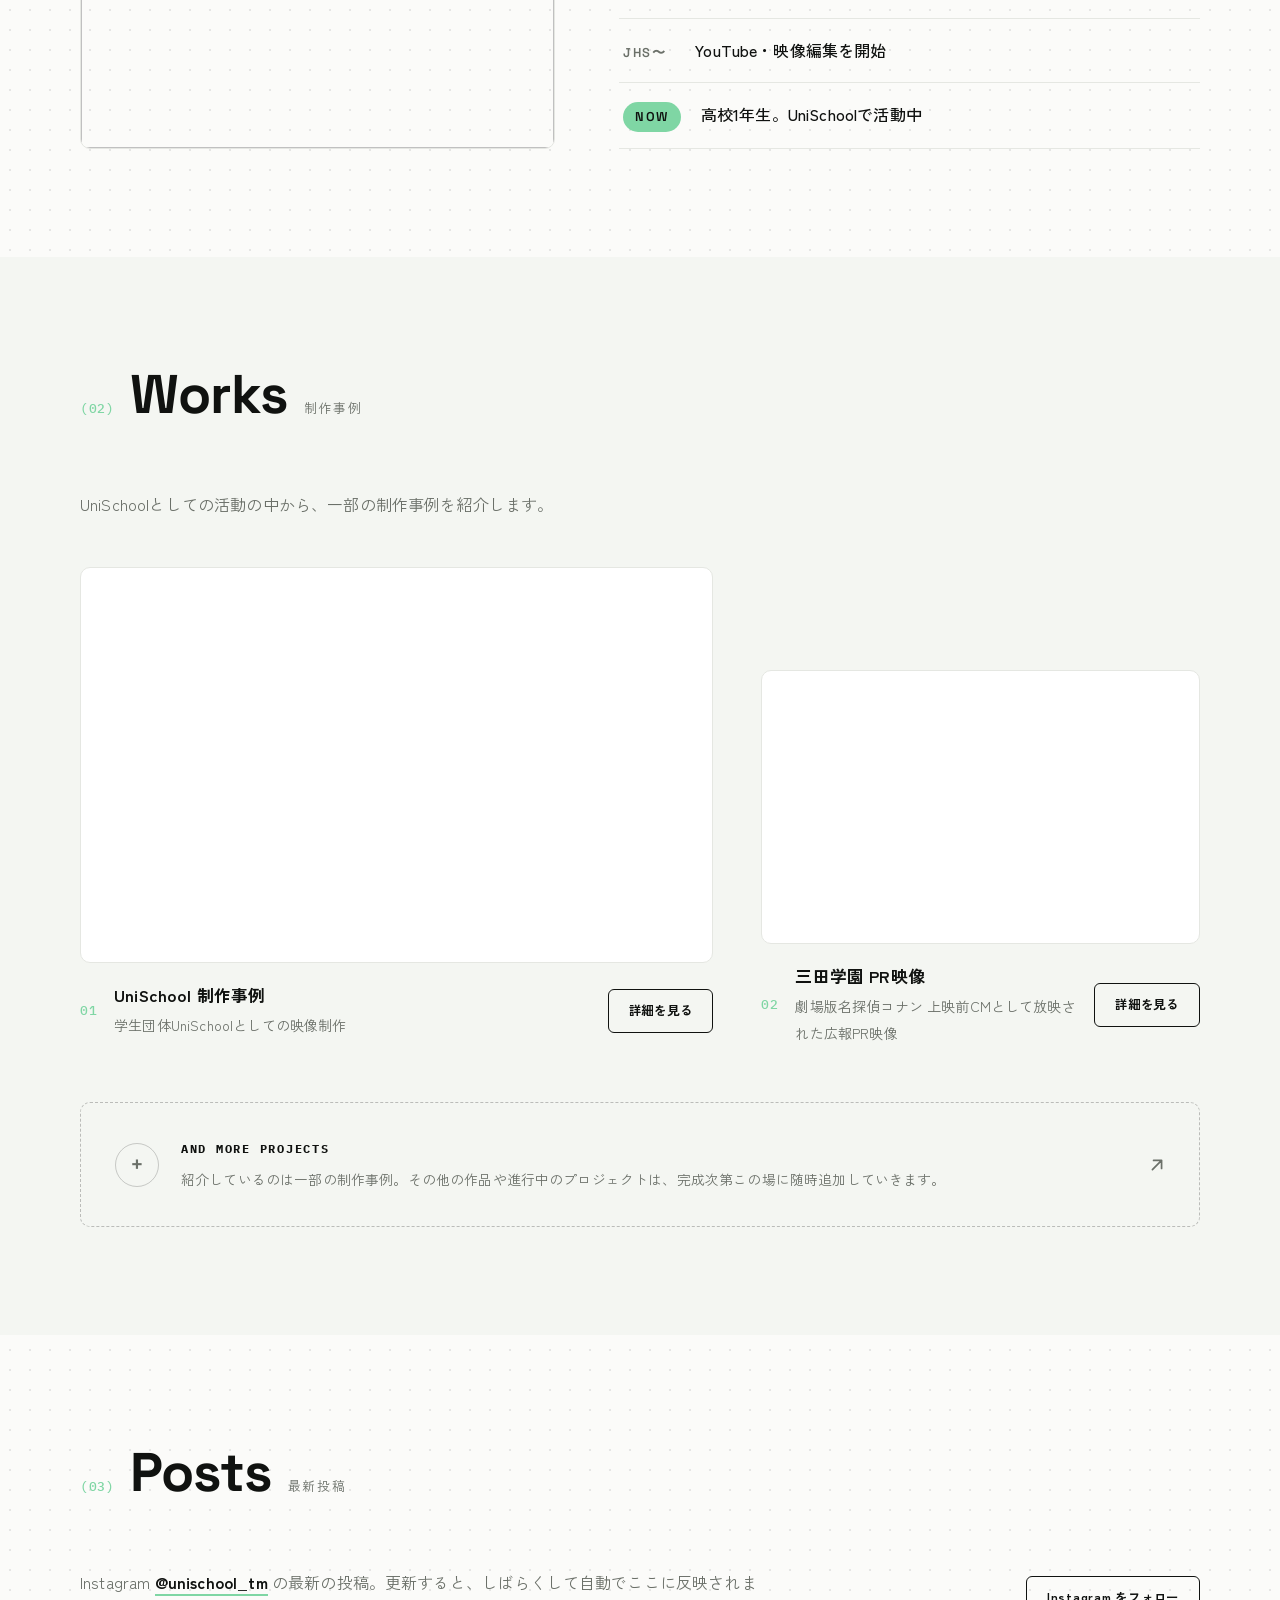
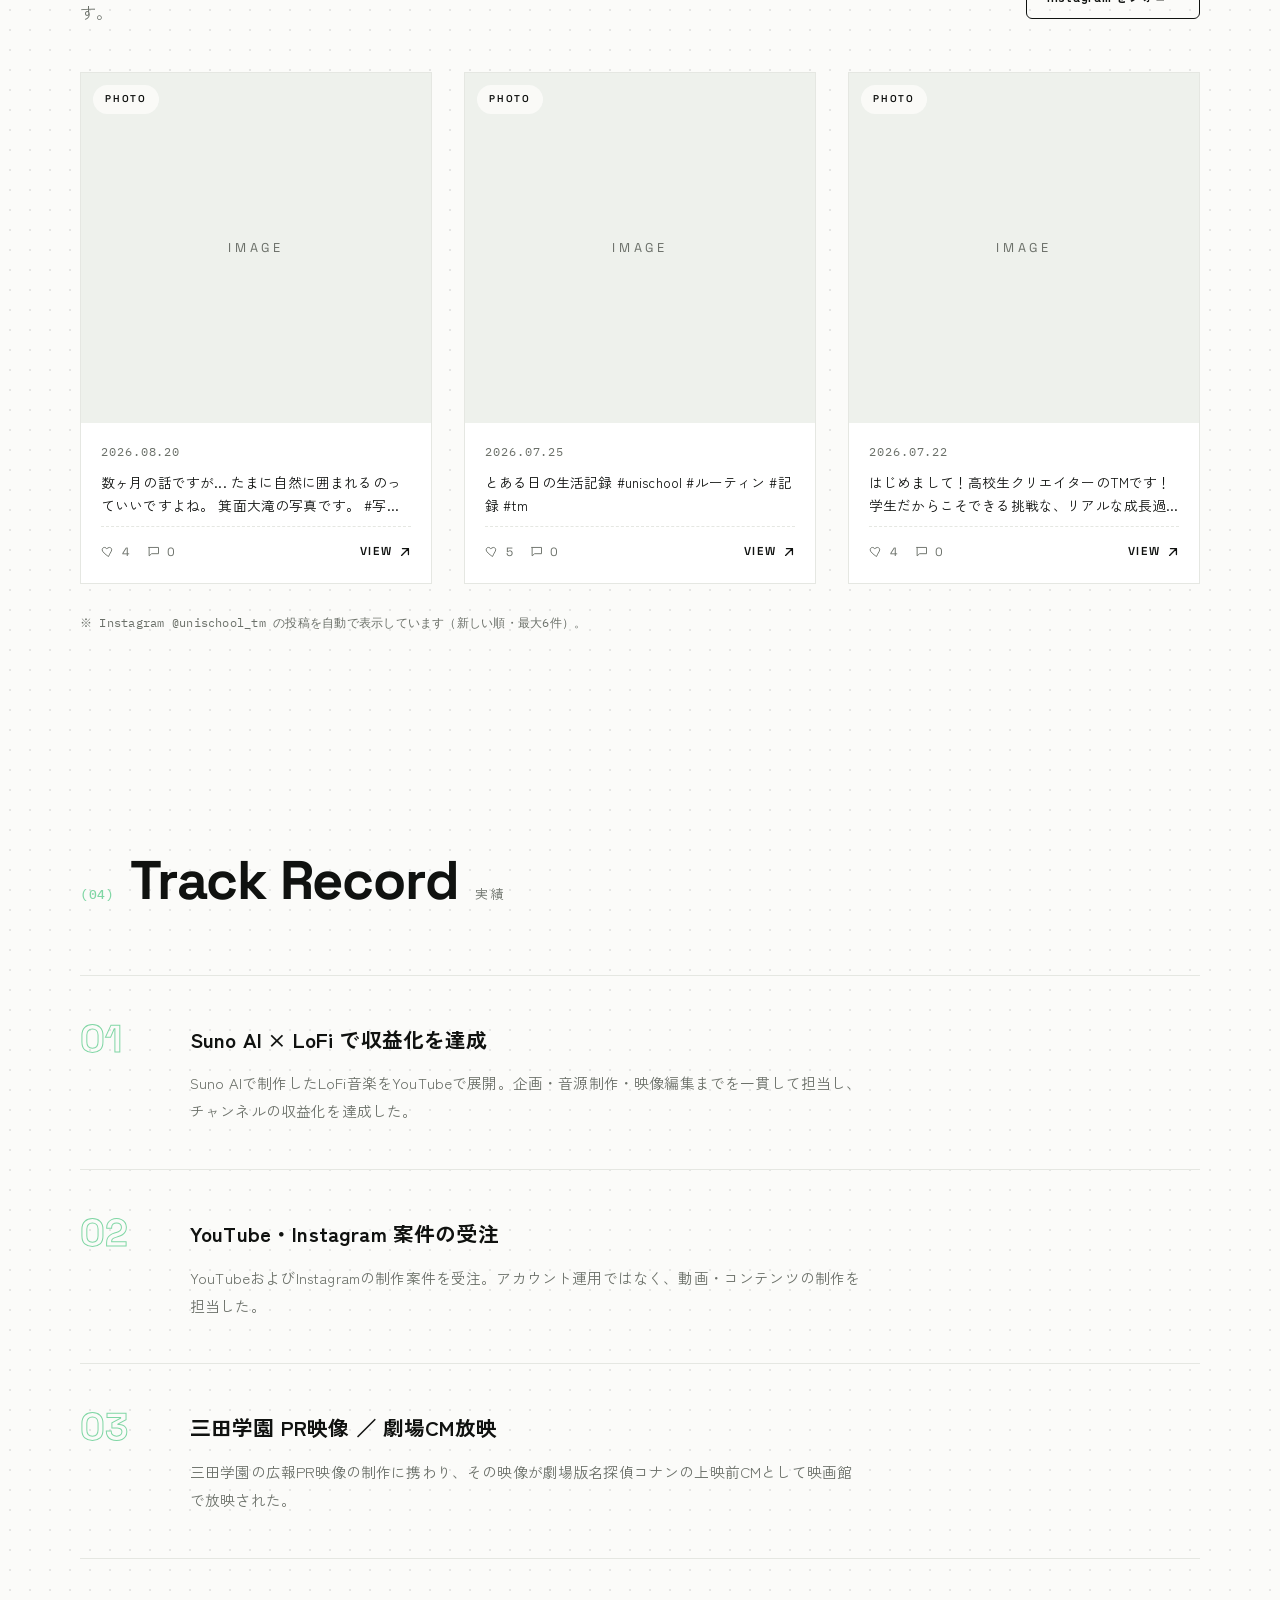
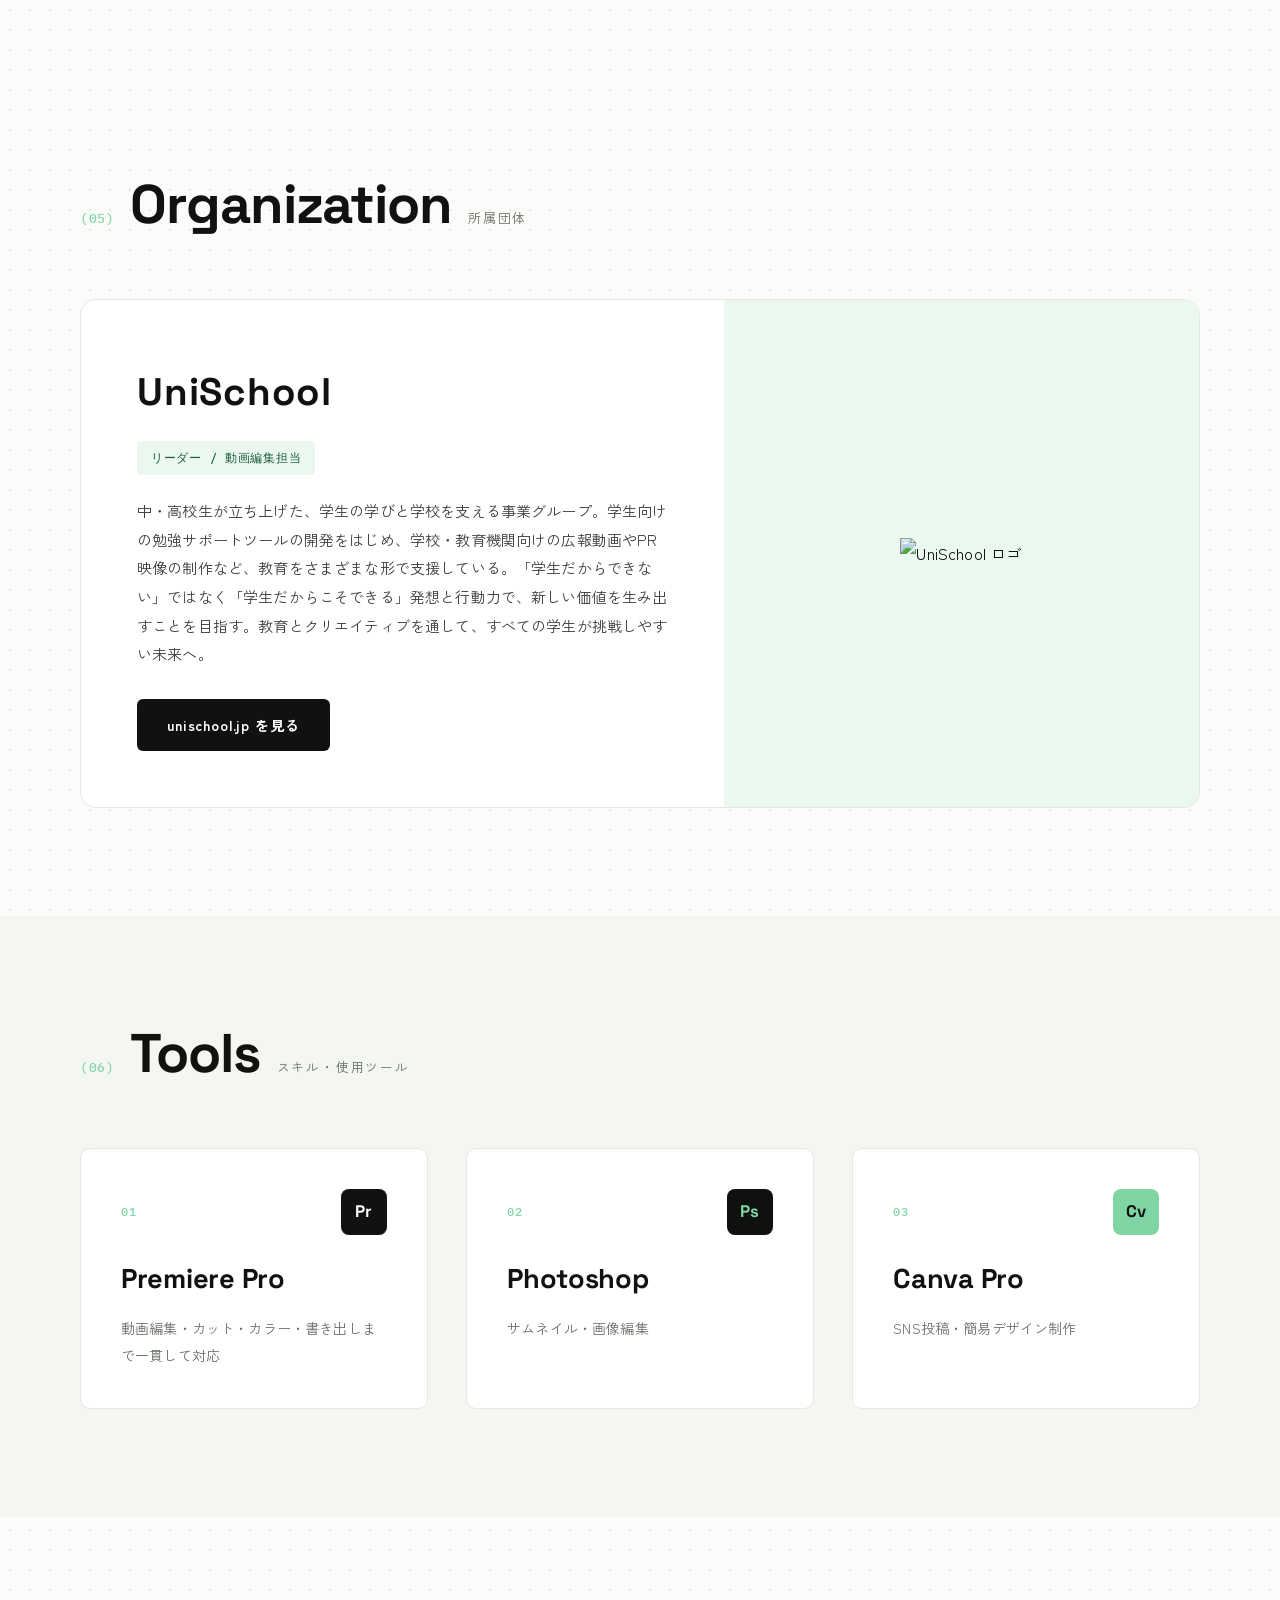
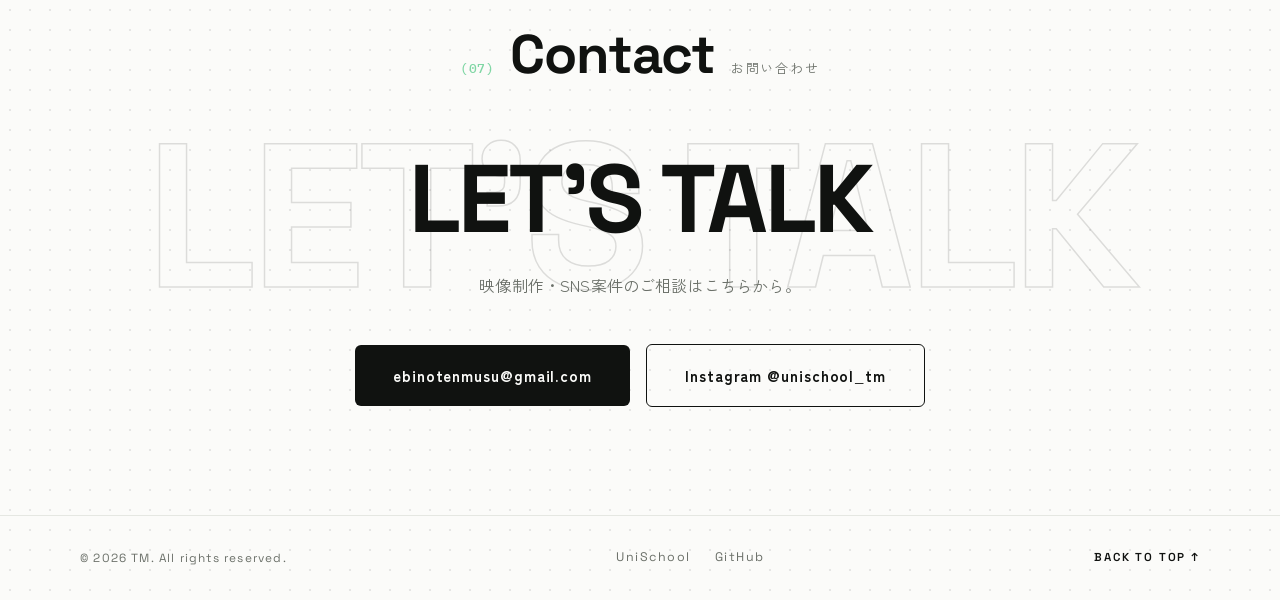
==== commit 77688559: "add generated OG image, OGP/twitter meta on all pages, sitemap + robots" ====
--- a/index.html
+++ b/index.html
@@ -9,7 +9,13 @@
 <link rel="preconnect" href="https://fonts.gstatic.com" crossorigin>
 <link href="https://fonts.googleapis.com/css2?family=Space+Grotesk:wght@400;500;600;700&family=Zen+Kaku+Gothic+New:wght@400;500;700&family=IBM+Plex+Mono:wght@400;500&display=swap" rel="stylesheet">
 <link rel="icon" type="image/png" href="https://github.com/user-attachments/assets/2cc68545-7c95-4cb7-8a0f-e8b49b412ac0">
-<link rel="stylesheet" href="style.css?v=20260822l">
+<meta property="og:type" content="website">
+<meta property="og:title" content="TM | Video Editor & Content Creator">
+<meta property="og:description" content="高校1年生の映像編集者・コンテンツクリエイターTMのポートフォリオ。UniSchoolでの活動、劇場CM放映・チャンネル収益化などの制作実績。">
+<meta property="og:url" content="https://unischool-tm.github.io/portfolio/">
+<meta property="og:image" content="https://unischool-tm.github.io/portfolio/og-image.png">
+<meta name="twitter:card" content="summary_large_image">
+<link rel="stylesheet" href="style.css?v=20260822m">
 </head>
 <body>
 
@@ -321,6 +327,6 @@
   </div>
 </footer>
 
-<script src="script.js?v=20260822l"></script>
+<script src="script.js?v=20260822m"></script>
 </body>
 </html>
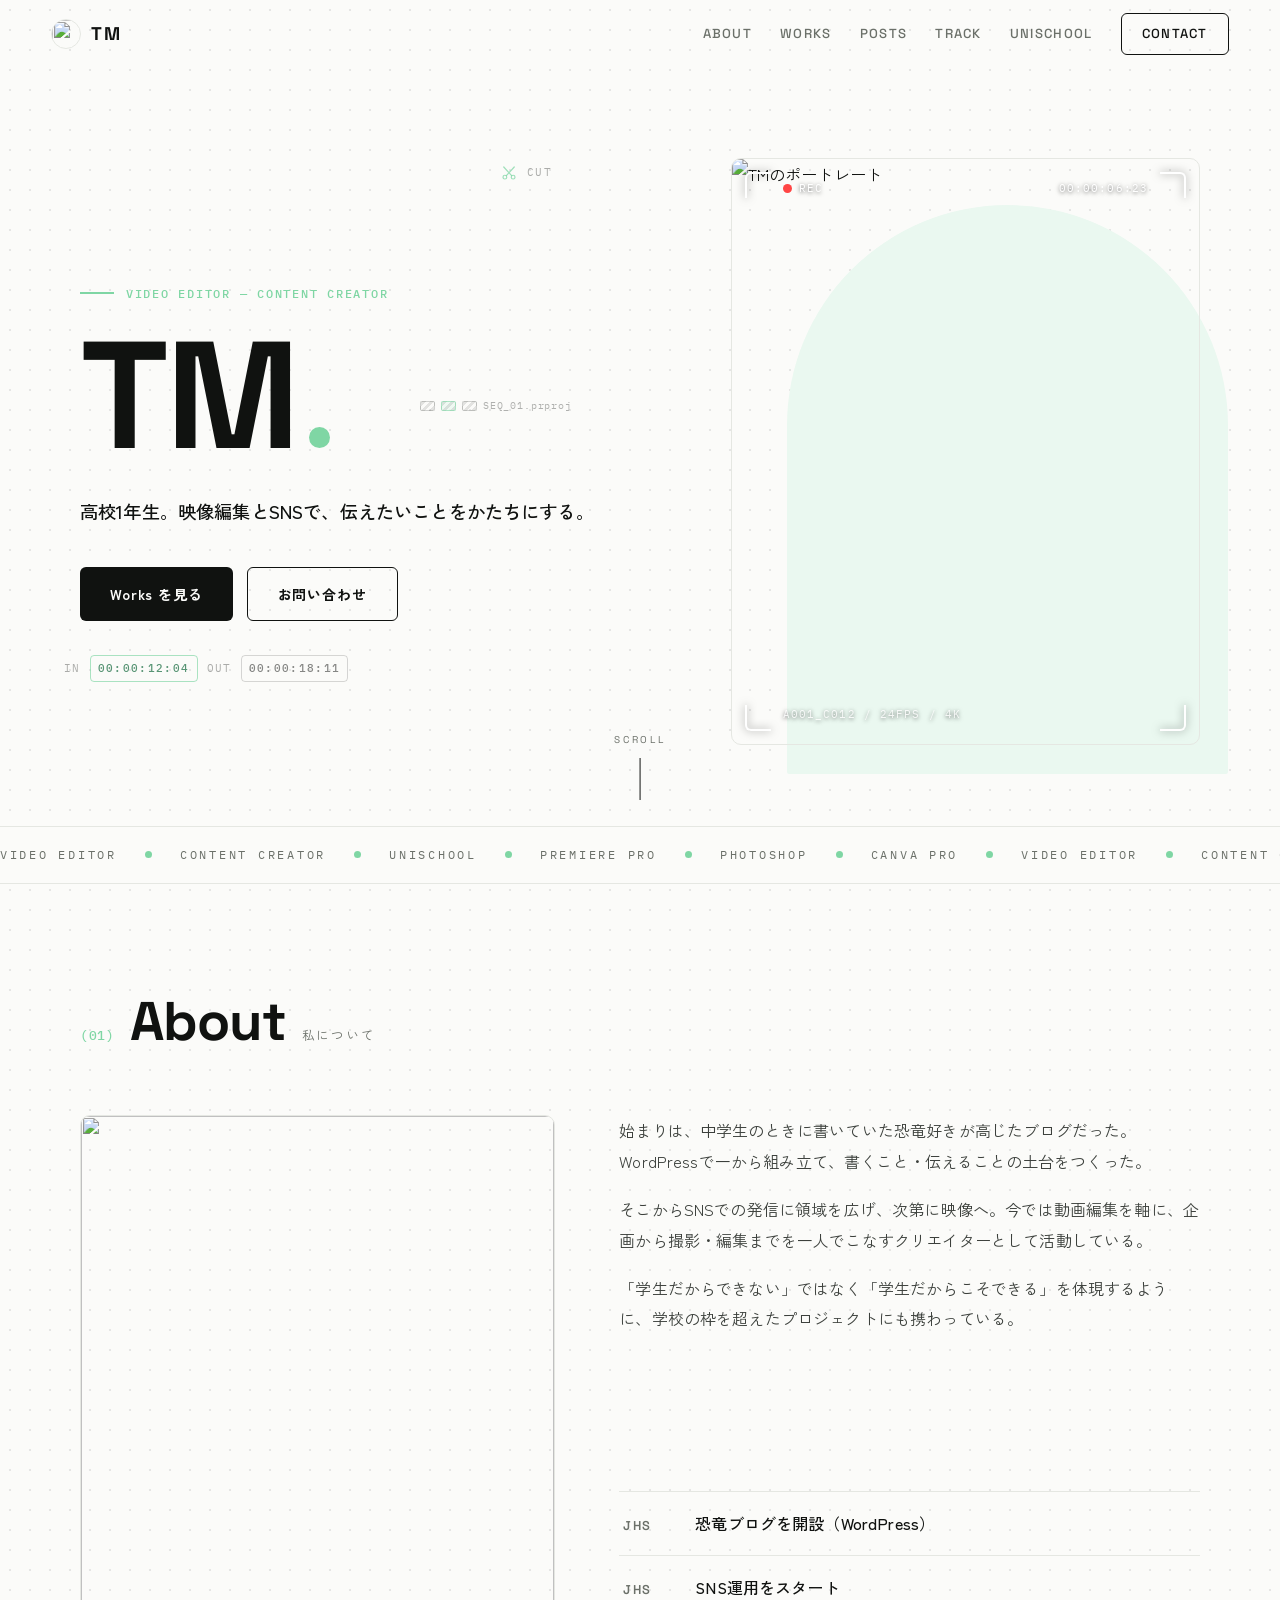
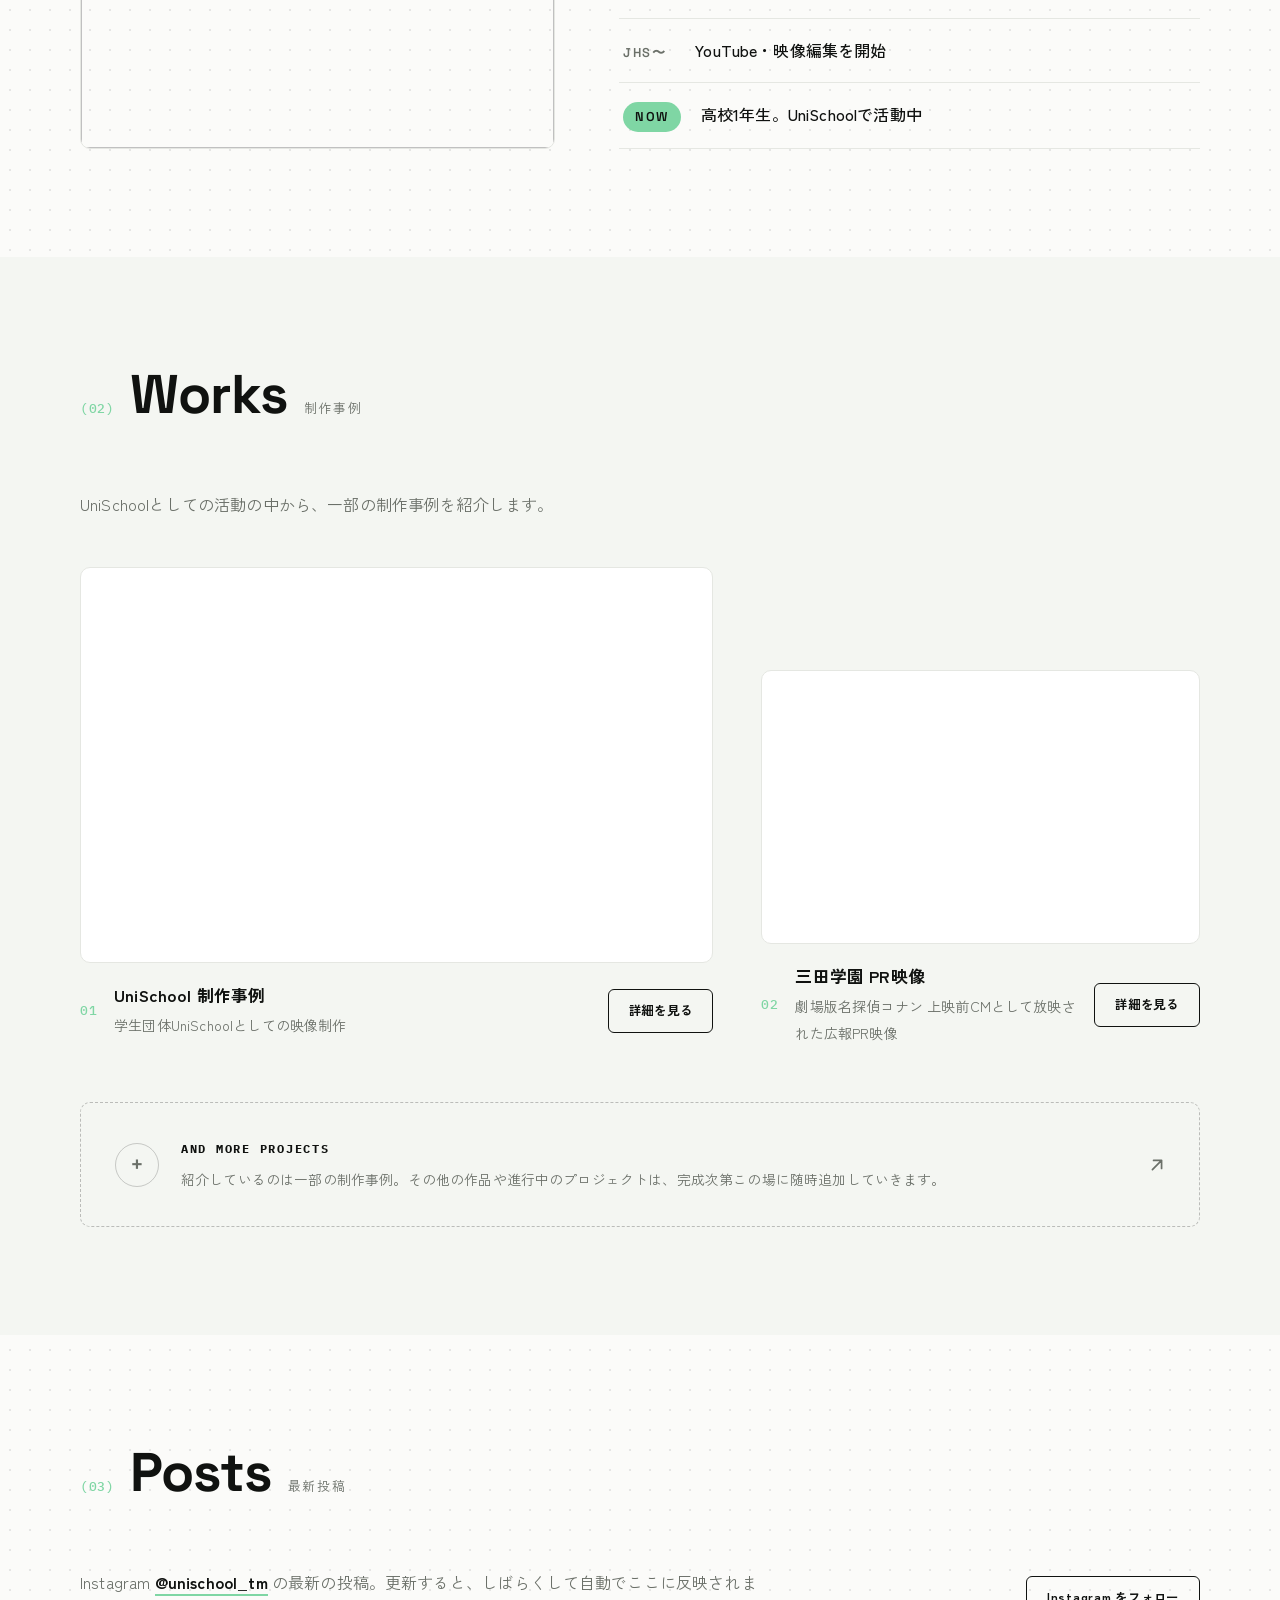
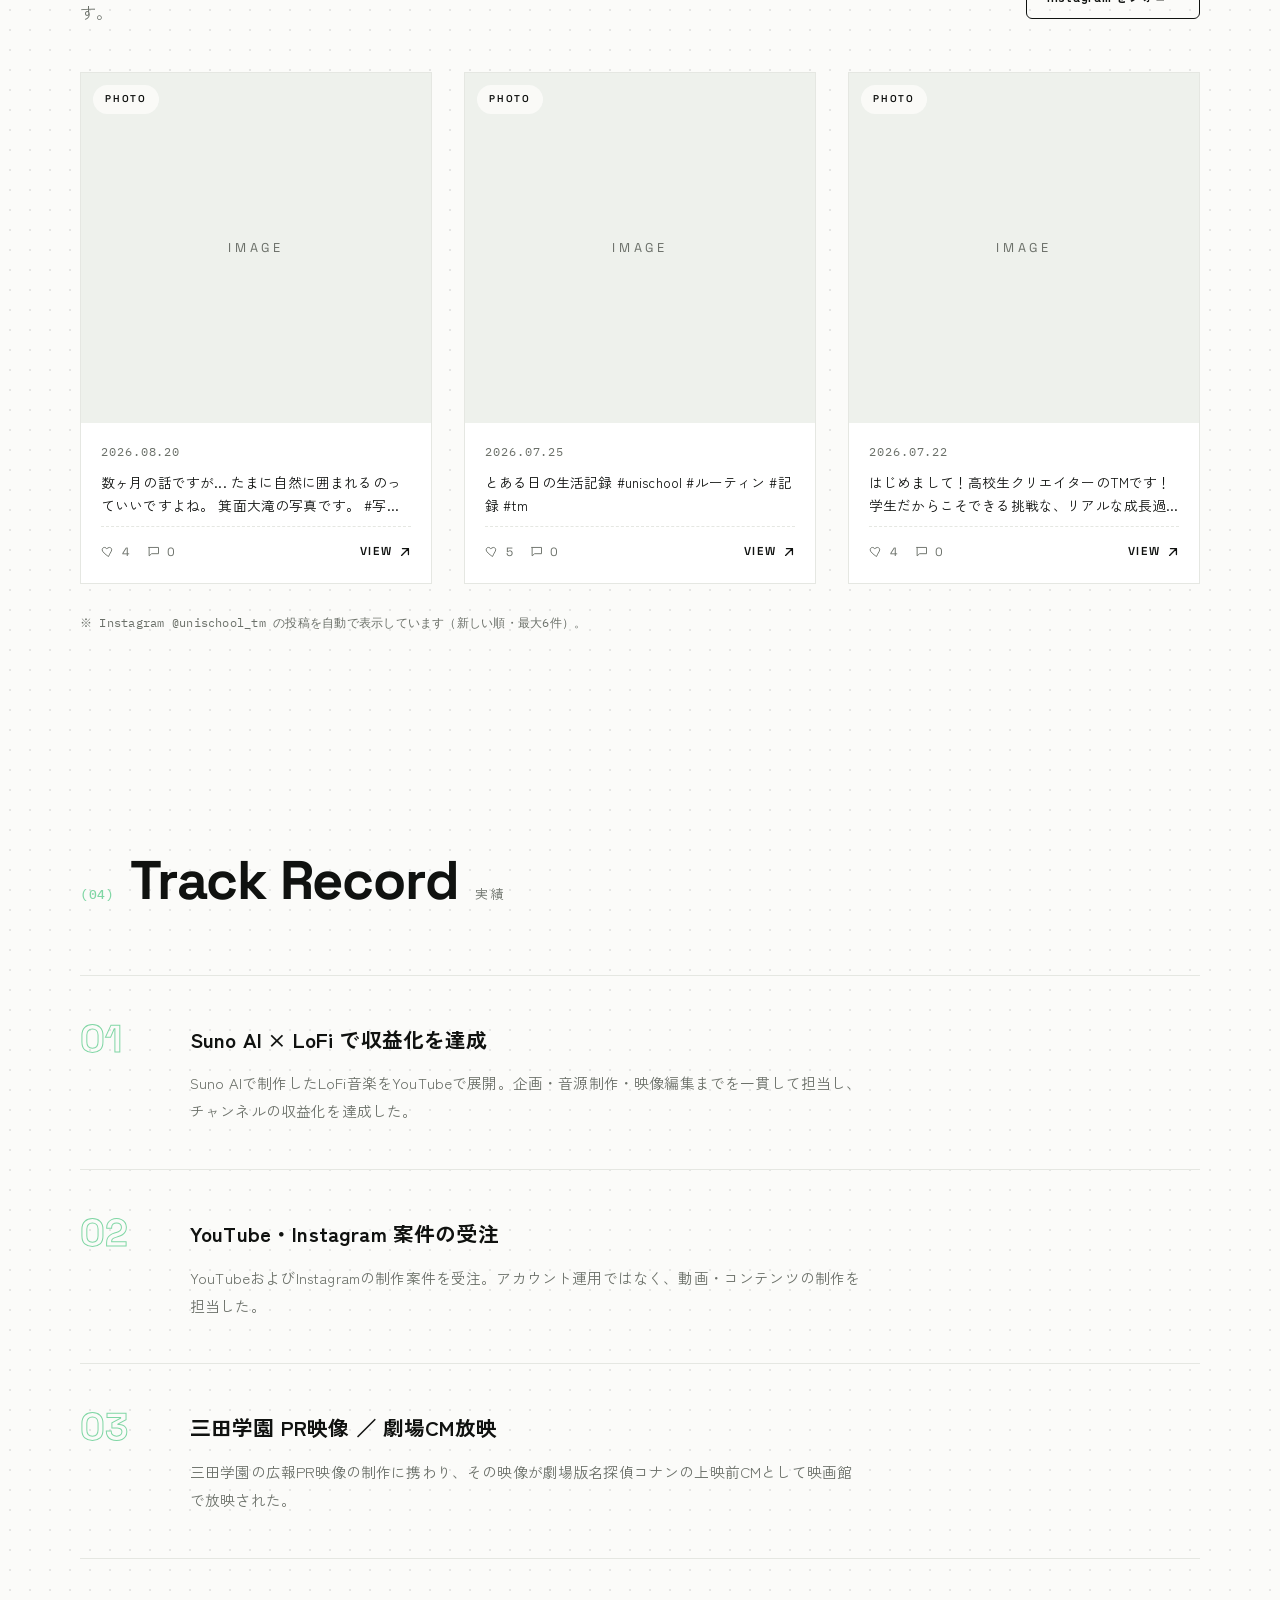
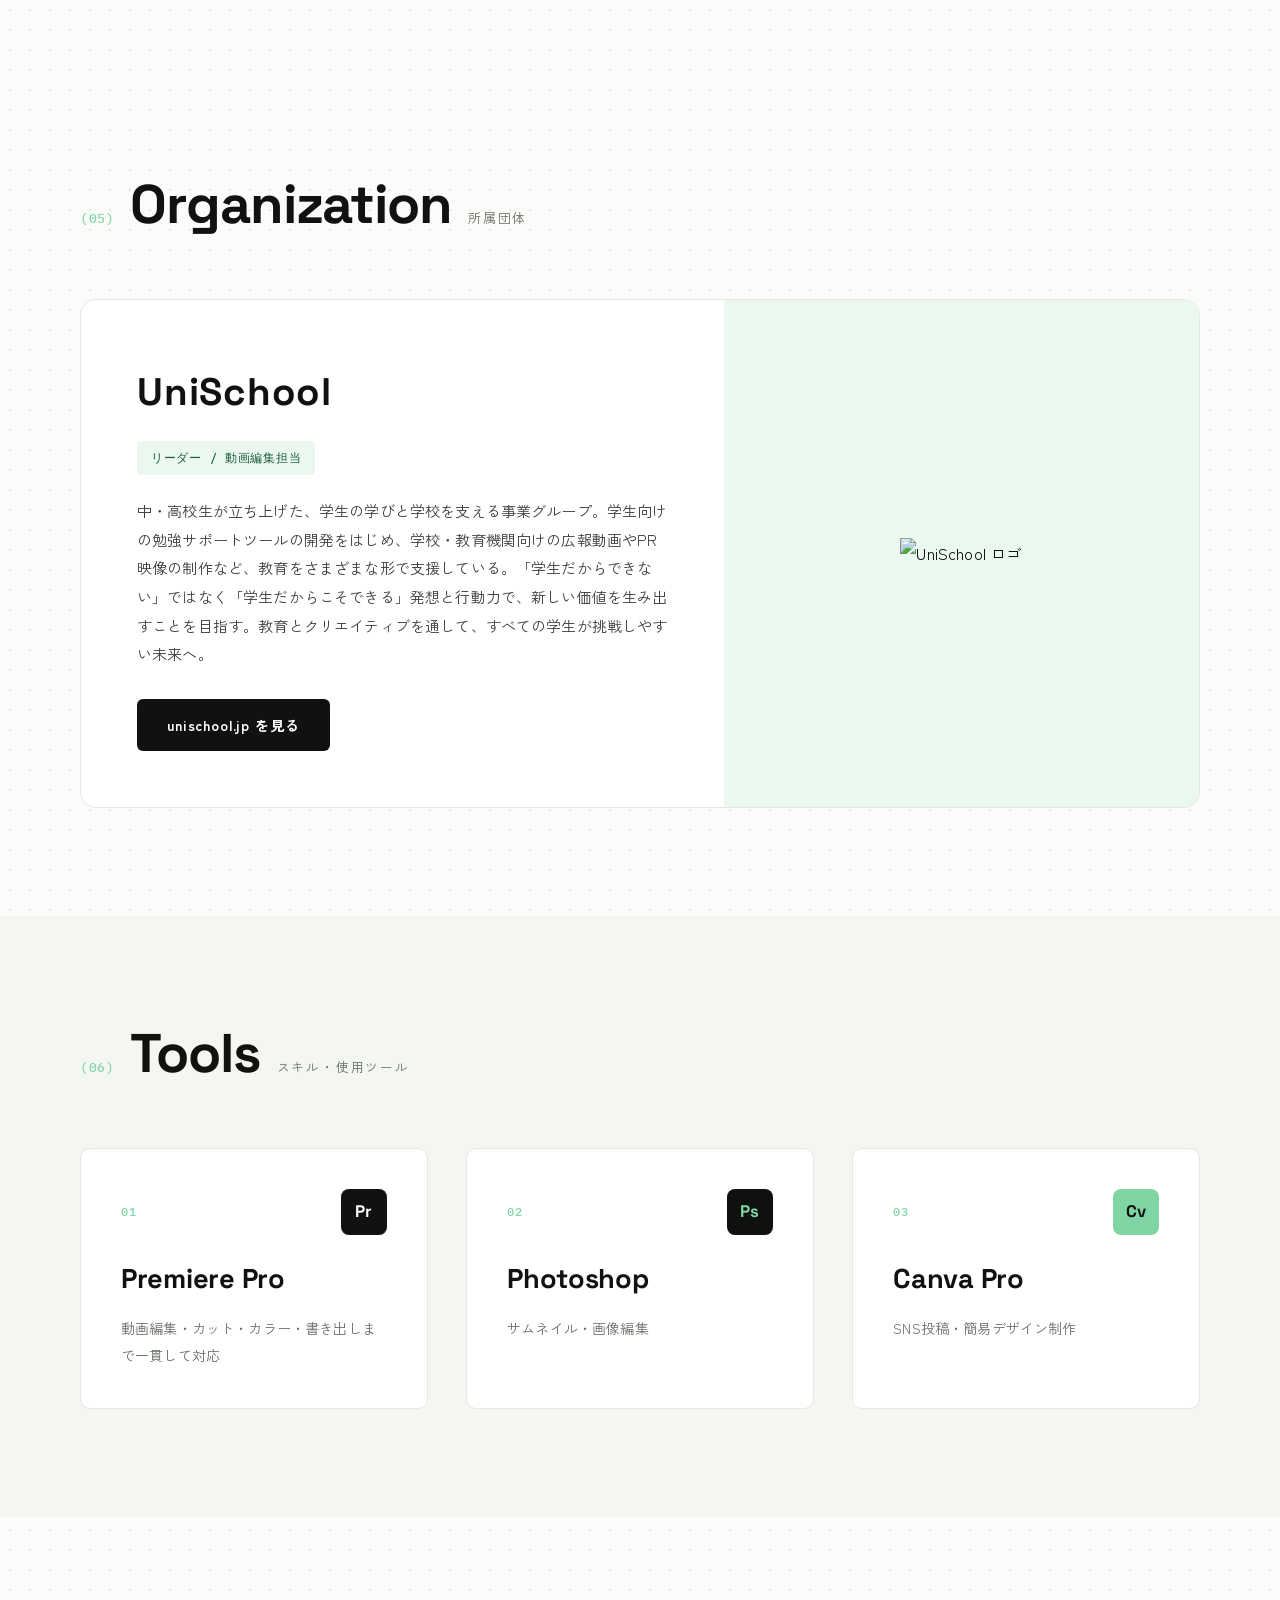
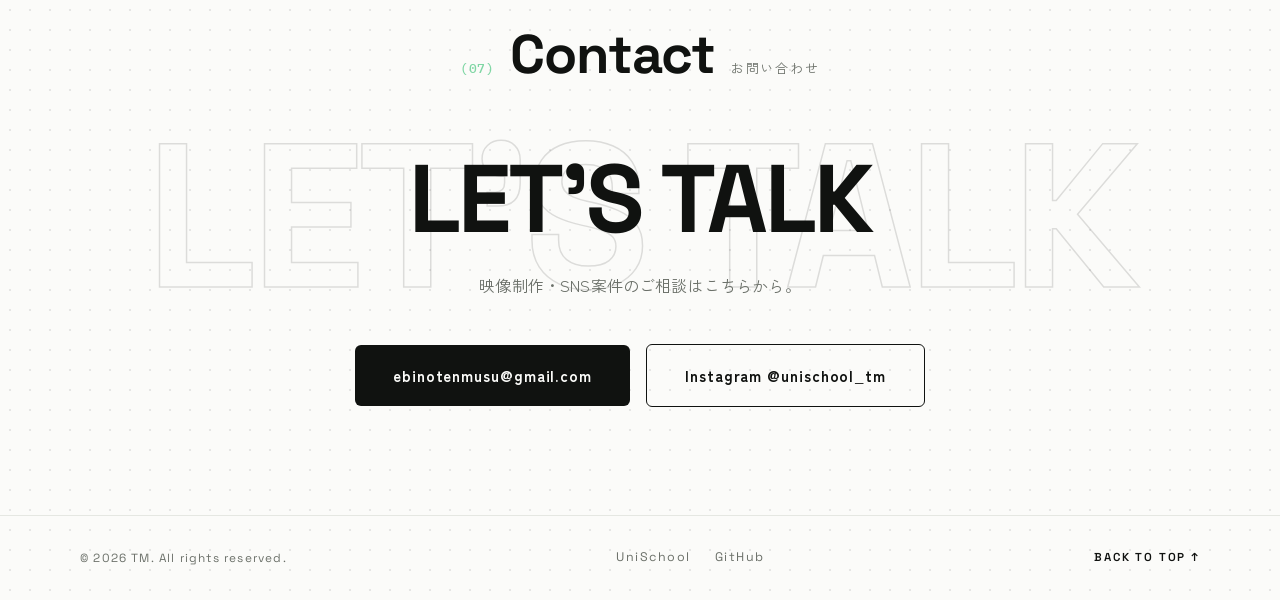
==== commit 3b266f9f: "add JSON-LD (Person/CreativeWork), canonical tags, 404 page" ====
--- a/index.html
+++ b/index.html
@@ -15,7 +15,9 @@
 <meta property="og:url" content="https://unischool-tm.github.io/portfolio/">
 <meta property="og:image" content="https://unischool-tm.github.io/portfolio/og-image.png">
 <meta name="twitter:card" content="summary_large_image">
-<link rel="stylesheet" href="style.css?v=20260822m">
+<link rel="canonical" href="https://unischool-tm.github.io/portfolio/">
+<script type="application/ld+json">{"@context": "https://schema.org", "@type": "Person", "name": "TM", "alternateName": "UniSchool-TM", "jobTitle": "Video Editor / Content Creator", "description": "高校1年生の映像編集者・コンテンツクリエイター。企画から撮影・編集までを一貫して担当し、劇場CM放映・YouTubeチャンネルの収益化などの実績を持つ。", "url": "https://unischool-tm.github.io/portfolio/", "image": "https://unischool-tm.github.io/portfolio/og-image.png", "email": "mailto:ebinotenmusu@gmail.com", "sameAs": ["https://www.instagram.com/unischool_tm/", "https://github.com/UniSchool-TM"], "worksFor": {"@type": "Organization", "name": "UniSchool", "url": "https://unischool.jp/"}}</script>
+<link rel="stylesheet" href="style.css?v=20260822n">
 </head>
 <body>
 
@@ -327,6 +329,6 @@
   </div>
 </footer>
 
-<script src="script.js?v=20260822m"></script>
+<script src="script.js?v=20260822n"></script>
 </body>
 </html>
--- a/style.css
+++ b/style.css
@@ -1025,3 +1025,19 @@
   .work__meta { flex-wrap: wrap; row-gap: 10px; }
   .work__more { margin-left: 0; width: 100%; justify-content: center; }
 }
+
+/* ---------------------------------------------------------
+   404
+--------------------------------------------------------- */
+.nf {
+  min-height: 100vh;
+  display: flex; flex-direction: column; justify-content: center; align-items: center;
+  gap: 18px; text-align: center; padding: 24px;
+}
+.nf__no { font-family: var(--font-mono); font-size: 0.9rem; letter-spacing: 0.1em; color: var(--accent); }
+.nf__title {
+  font-family: var(--font-en); font-weight: 700;
+  font-size: clamp(2.6rem, 9vw, 5rem); letter-spacing: -0.02em;
+}
+.nf__lead { color: var(--muted); max-width: 30em; }
+.nf .btn { margin-top: 10px; }
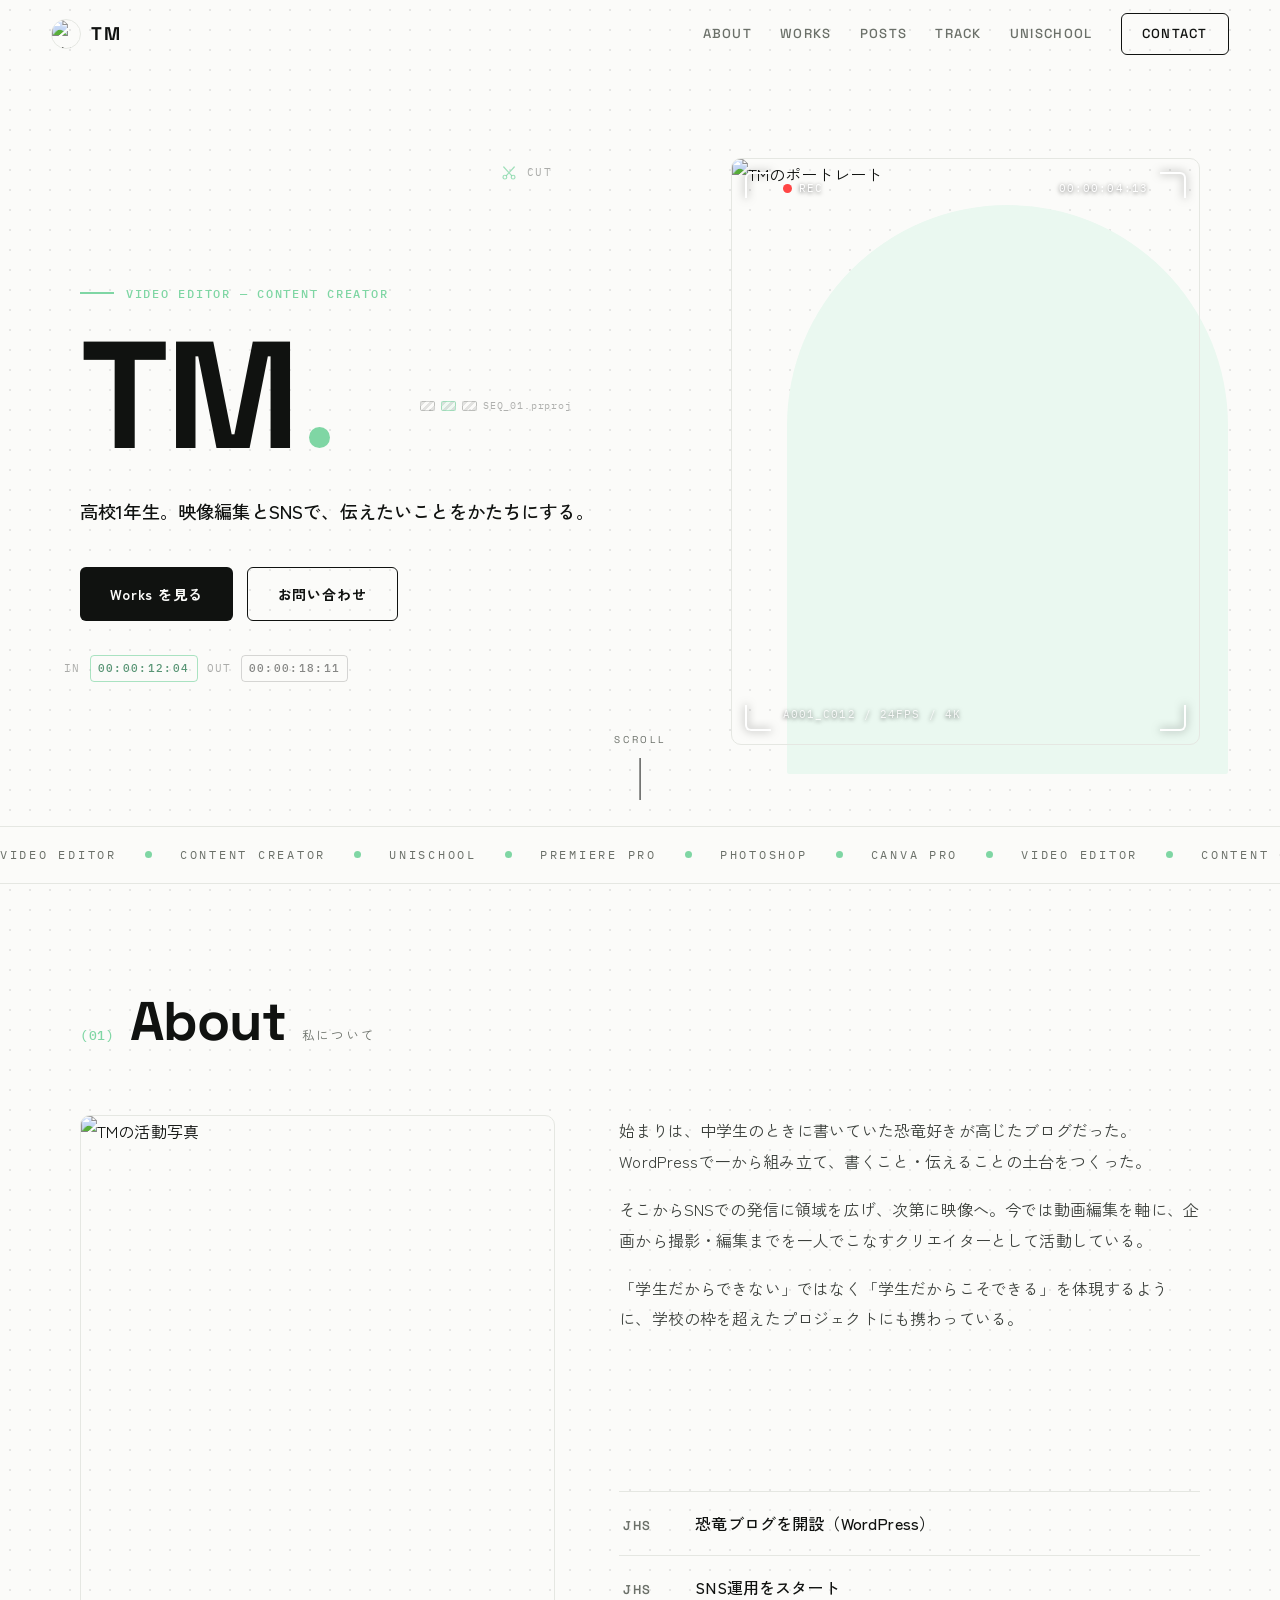
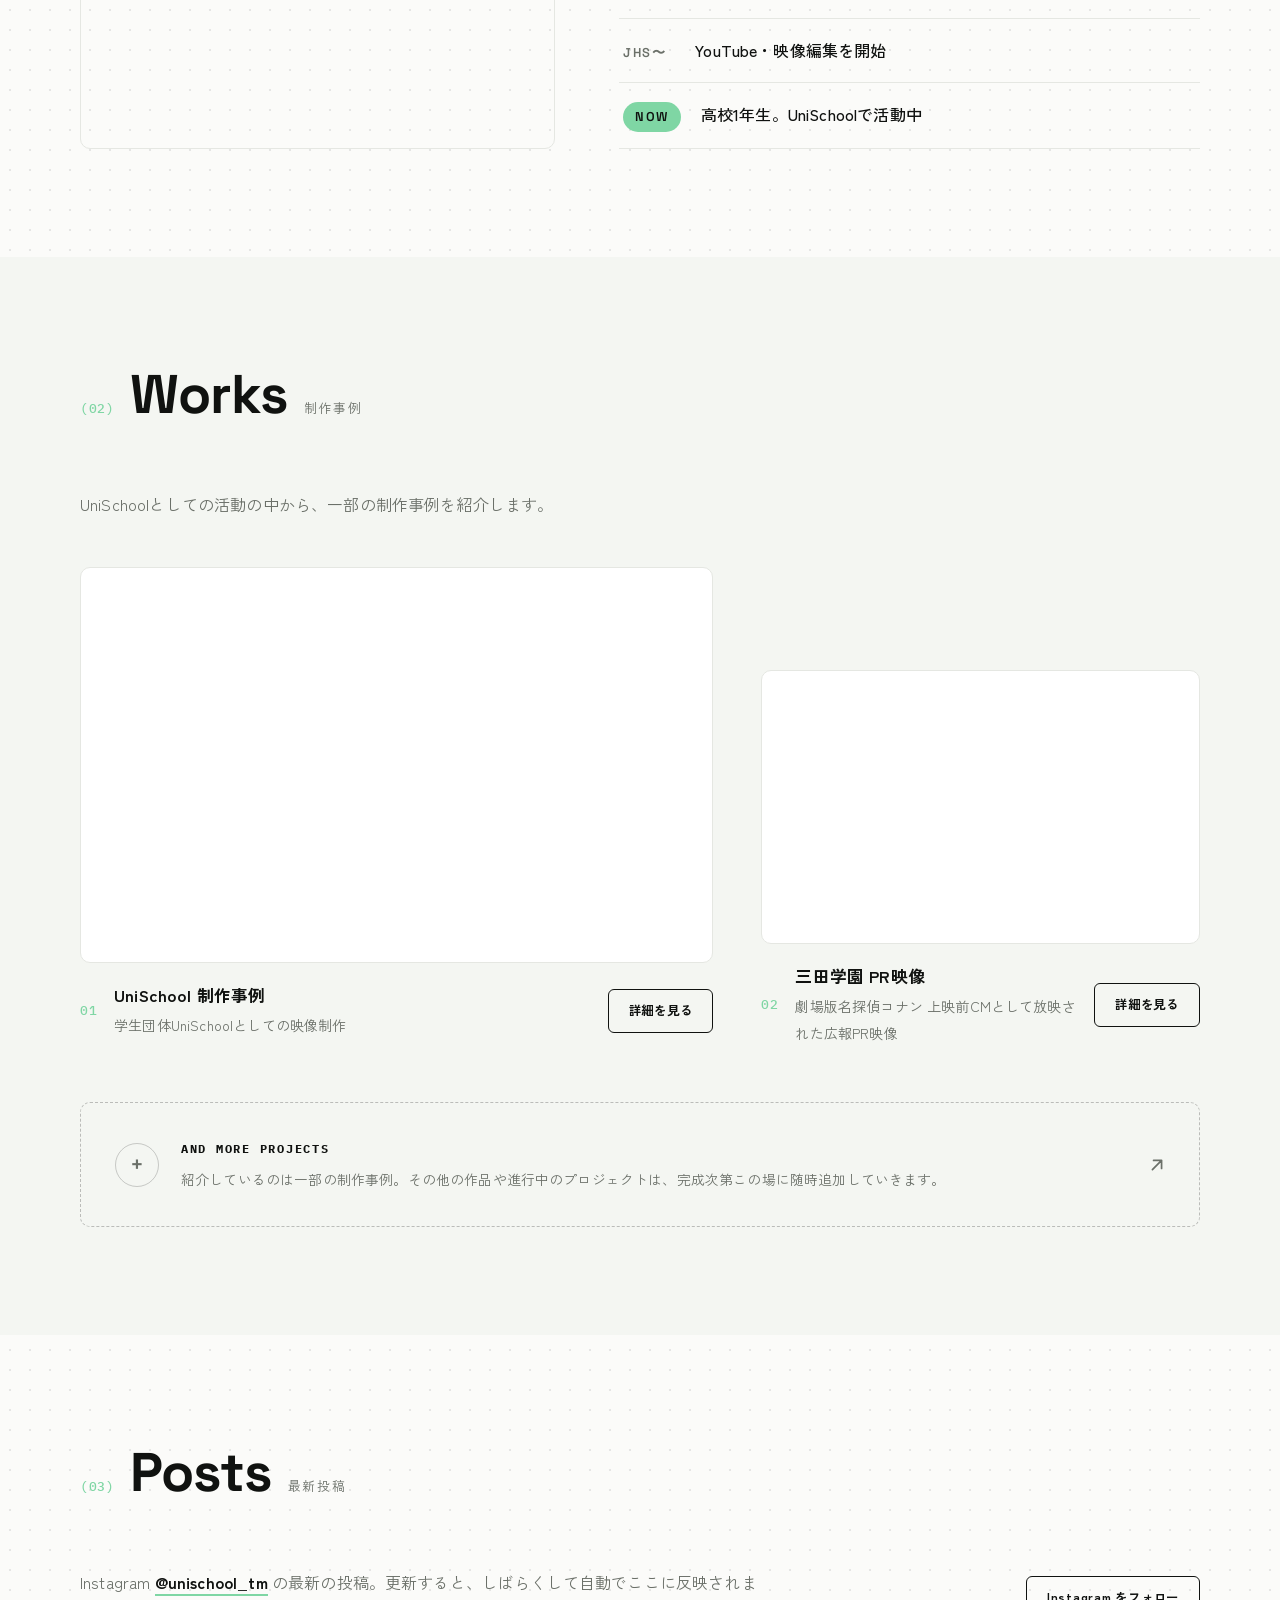
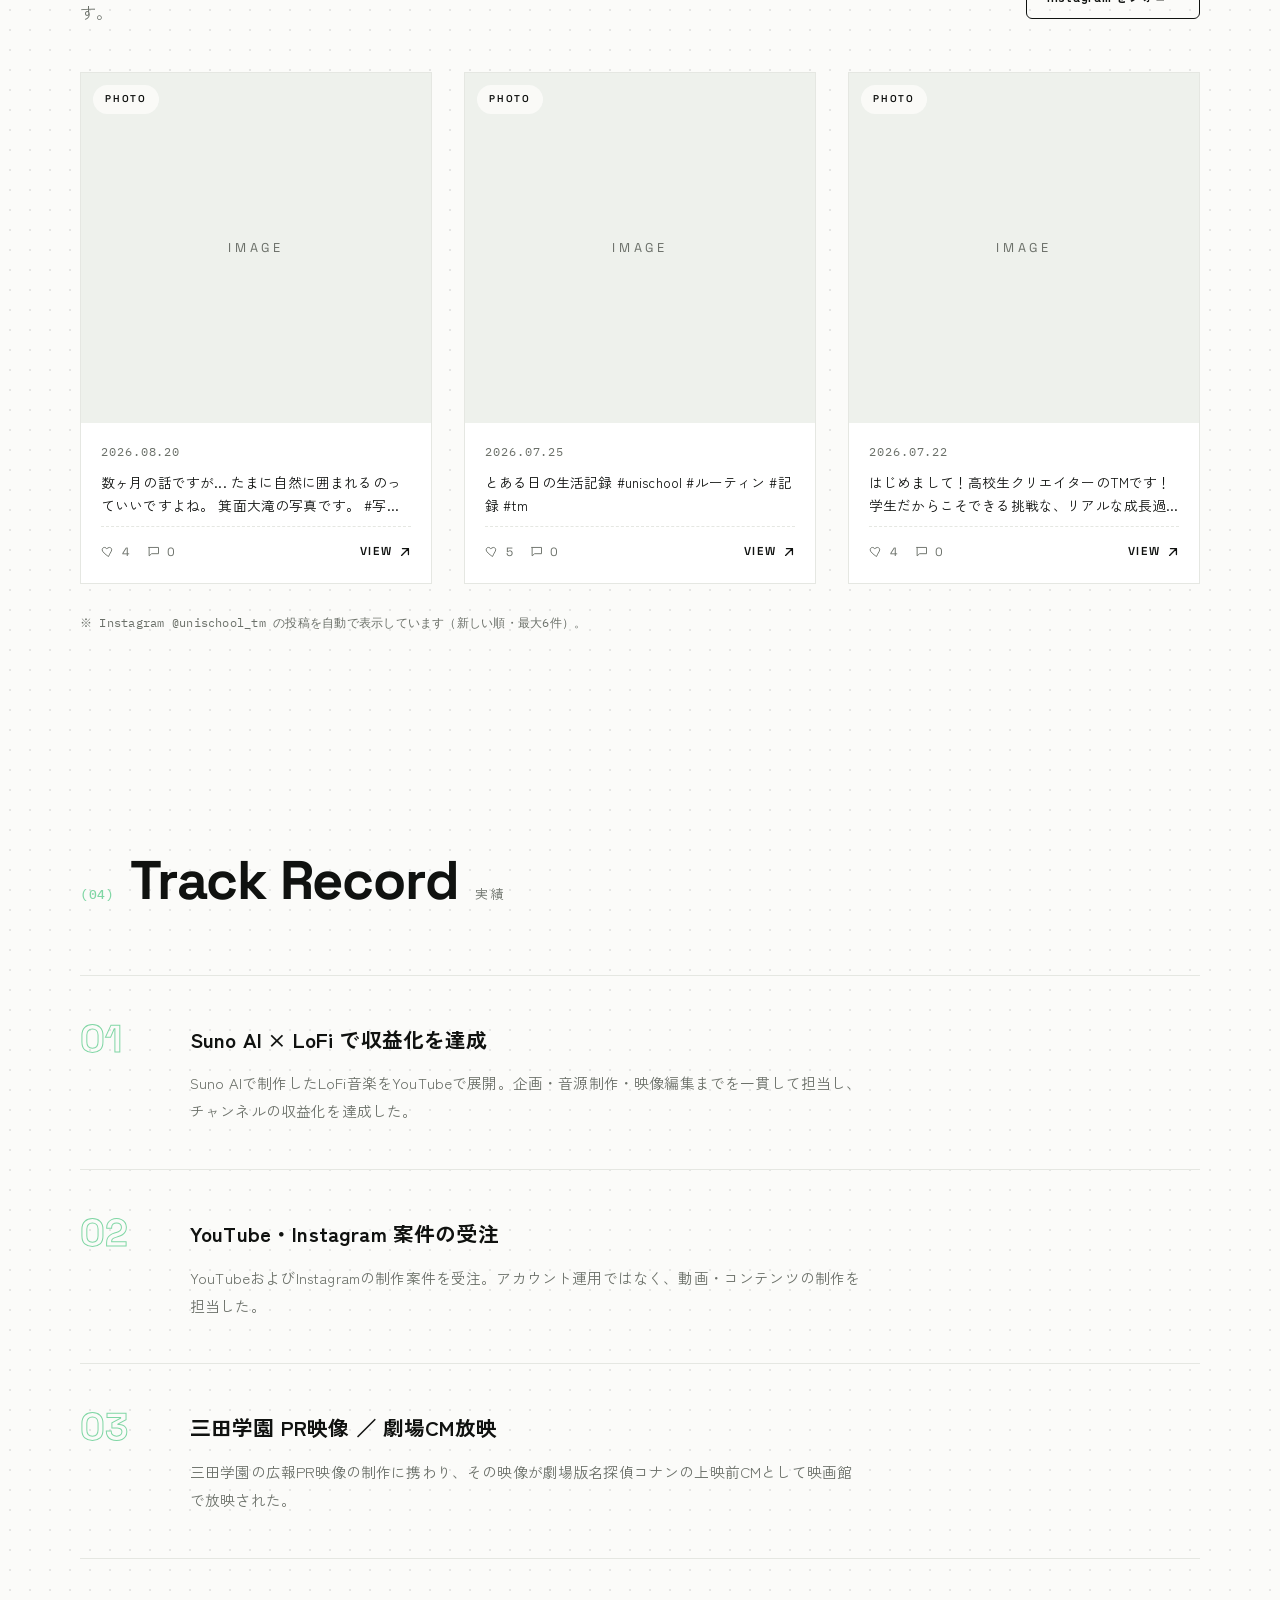
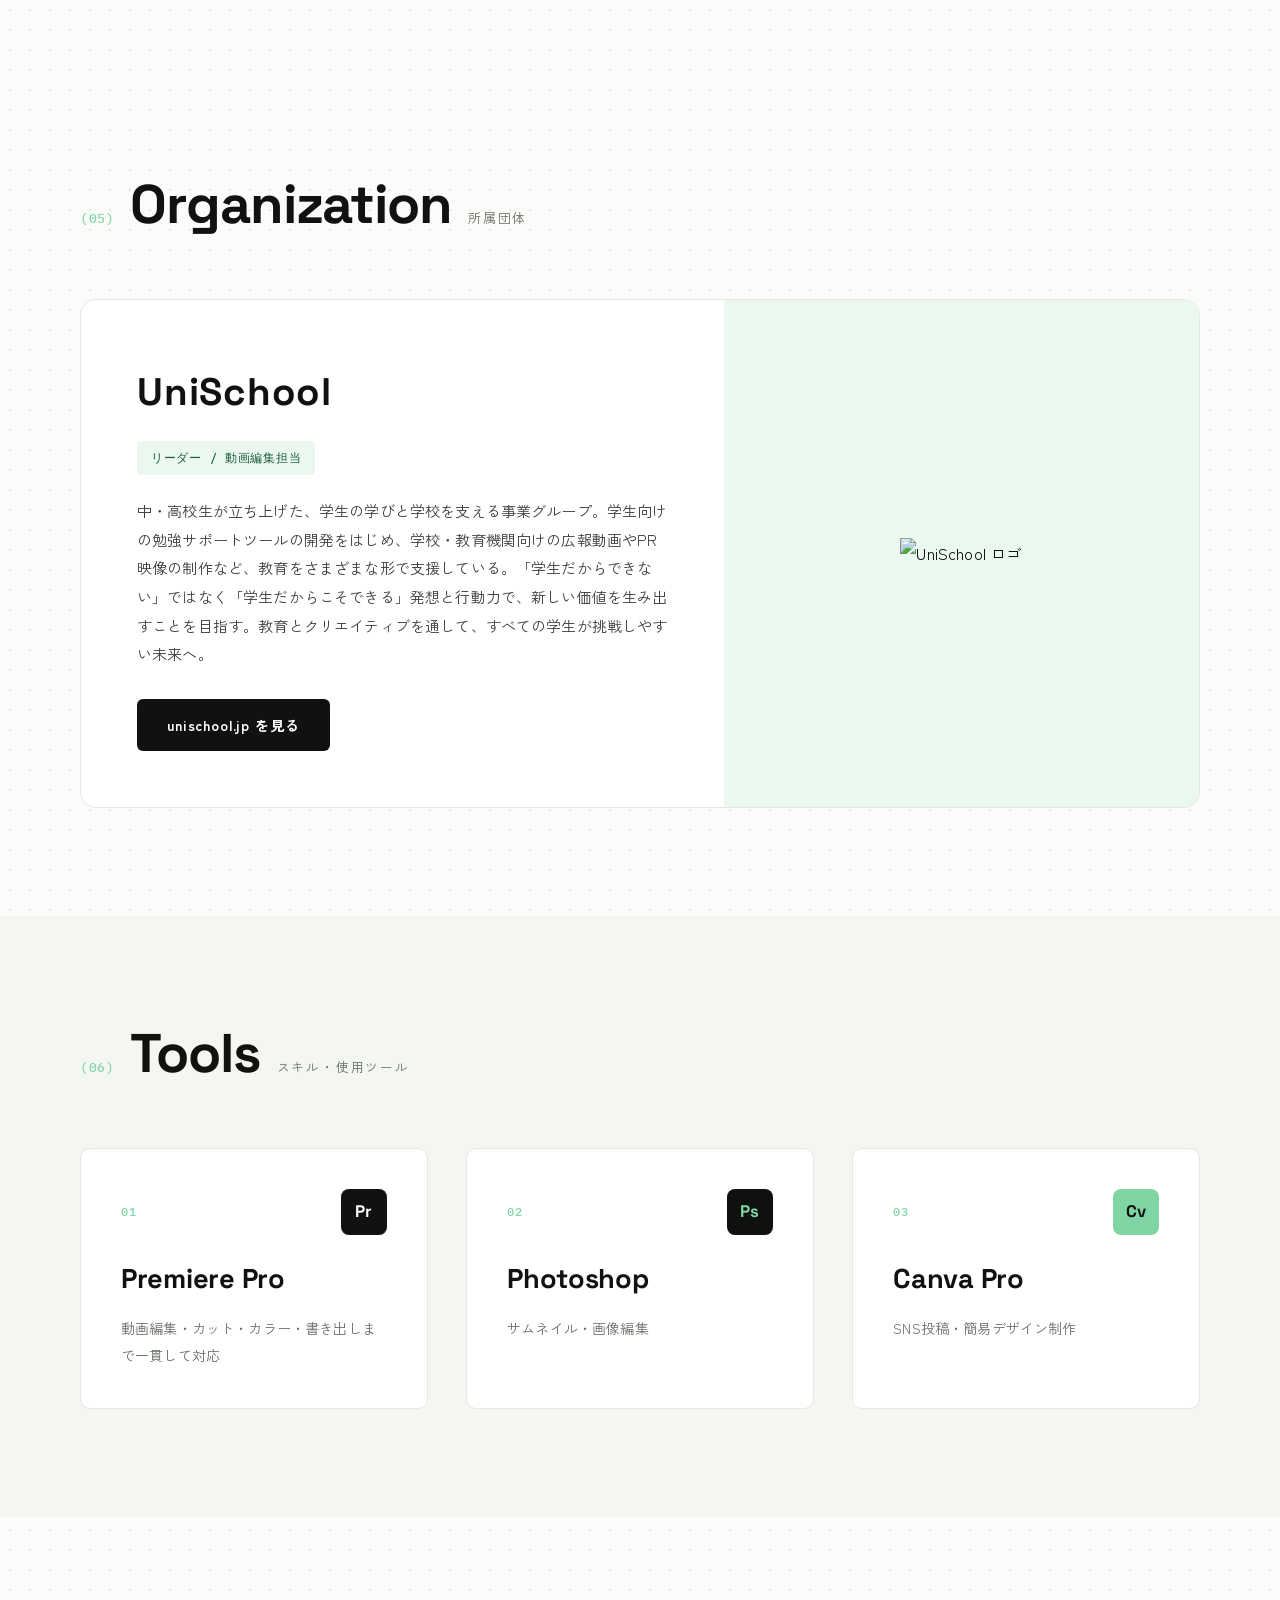
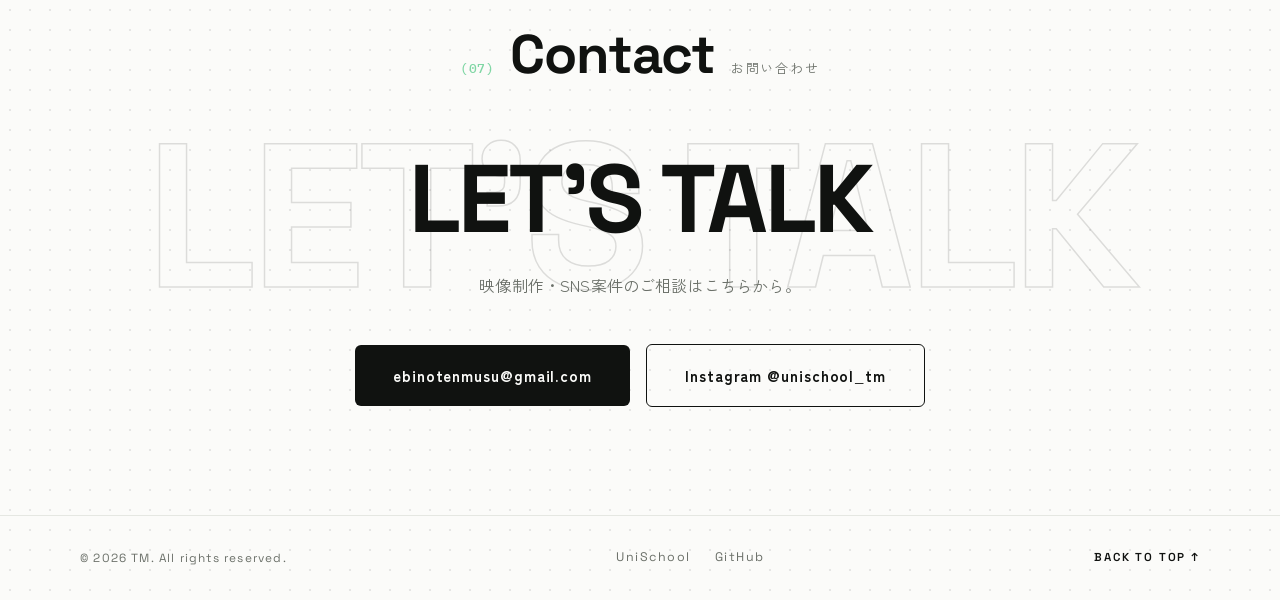
==== commit a8d94998: "SEO対策: メタディスクリプション扩充、画像alt属性追加、Twitter Card追加、メタキーワード追加" ====
--- a/index.html
+++ b/index.html
@@ -4,7 +4,8 @@
 <meta charset="UTF-8">
 <meta name="viewport" content="width=device-width, initial-scale=1.0">
 <title>TM | Video Editor & Content Creator</title>
-<meta name="description" content="TM — 高校1年生の映像編集者・コンテンツクリエイター。UniSchoolでの活動、YouTube・Instagram案件、Premiere Pro / Photoshop / Canvaを使った映像制作の実績。">
+<meta name="description" content="高校1年生の映像編集者・コンテンツクリエイターTMのポートフォリオ。UniSchoolでの活動、劇場CM放映・YouTubeチャンネル収益化、SNS案件受注などの制作実績。Premiere Pro・Photoshop・Canvaを活用した映像制作を紹介。">
+<meta name="keywords" content="映像編集,動画制作,コンテンツクリエイター,高校生,ポートフォリオ,UniSchool,Premiere Pro,Photoshop,Canva,YouTube,Instagram,SNS">
 <link rel="preconnect" href="https://fonts.googleapis.com">
 <link rel="preconnect" href="https://fonts.gstatic.com" crossorigin>
 <link href="https://fonts.googleapis.com/css2?family=Space+Grotesk:wght@400;500;600;700&family=Zen+Kaku+Gothic+New:wght@400;500;700&family=IBM+Plex+Mono:wght@400;500&display=swap" rel="stylesheet">
@@ -15,6 +16,8 @@
 <meta property="og:url" content="https://unischool-tm.github.io/portfolio/">
 <meta property="og:image" content="https://unischool-tm.github.io/portfolio/og-image.png">
 <meta name="twitter:card" content="summary_large_image">
+<meta name="twitter:title" content="TM | Video Editor & Content Creator">
+<meta name="twitter:description" content="高校1年生の映像編集者・コンテンツクリエイターTMのポートフォリオ。UniSchoolでの活動、劇場CM放映・YouTubeチャンネル収益化などの制作実績。">
 <link rel="canonical" href="https://unischool-tm.github.io/portfolio/">
 <script type="application/ld+json">{"@context": "https://schema.org", "@type": "Person", "name": "TM", "alternateName": "UniSchool-TM", "jobTitle": "Video Editor / Content Creator", "description": "高校1年生の映像編集者・コンテンツクリエイター。企画から撮影・編集までを一貫して担当し、劇場CM放映・YouTubeチャンネルの収益化などの実績を持つ。", "url": "https://unischool-tm.github.io/portfolio/", "image": "https://unischool-tm.github.io/portfolio/og-image.png", "email": "mailto:ebinotenmusu@gmail.com", "sameAs": ["https://www.instagram.com/unischool_tm/", "https://github.com/UniSchool-TM"], "worksFor": {"@type": "Organization", "name": "UniSchool", "url": "https://unischool.jp/"}}</script>
 <link rel="stylesheet" href="style.css?v=20260822n">
@@ -42,7 +45,7 @@
 <header class="header" id="header">
   <div class="header__inner">
     <a href="#top" class="brand">
-      <img src="https://github.com/user-attachments/assets/2cc68545-7c95-4cb7-8a0f-e8b49b412ac0" alt="" class="brand__avatar">
+      <img src="https://github.com/user-attachments/assets/2cc68545-7c95-4cb7-8a0f-e8b49b412ac0" alt="TMのアバター画像" class="brand__avatar">
       <span class="brand__name">TM</span>
     </a>
     <nav class="gnav" aria-label="グローバルナビゲーション">
@@ -132,7 +135,7 @@
       </header>
       <div class="about">
         <figure class="about__photo reveal">
-          <img src="https://github.com/user-attachments/assets/ec90b8b6-3abe-44bf-bef4-21414a4c4756" alt="" loading="lazy">
+          <img src="https://github.com/user-attachments/assets/ec90b8b6-3abe-44bf-bef4-21414a4c4756" alt="TMの活動写真" loading="lazy">
         </figure>
         <div class="about__story">
           <p class="reveal">始まりは、中学生のときに書いていた恐竜好きが高じたブログだった。WordPressで一から組み立て、書くこと・伝えることの土台をつくった。</p>
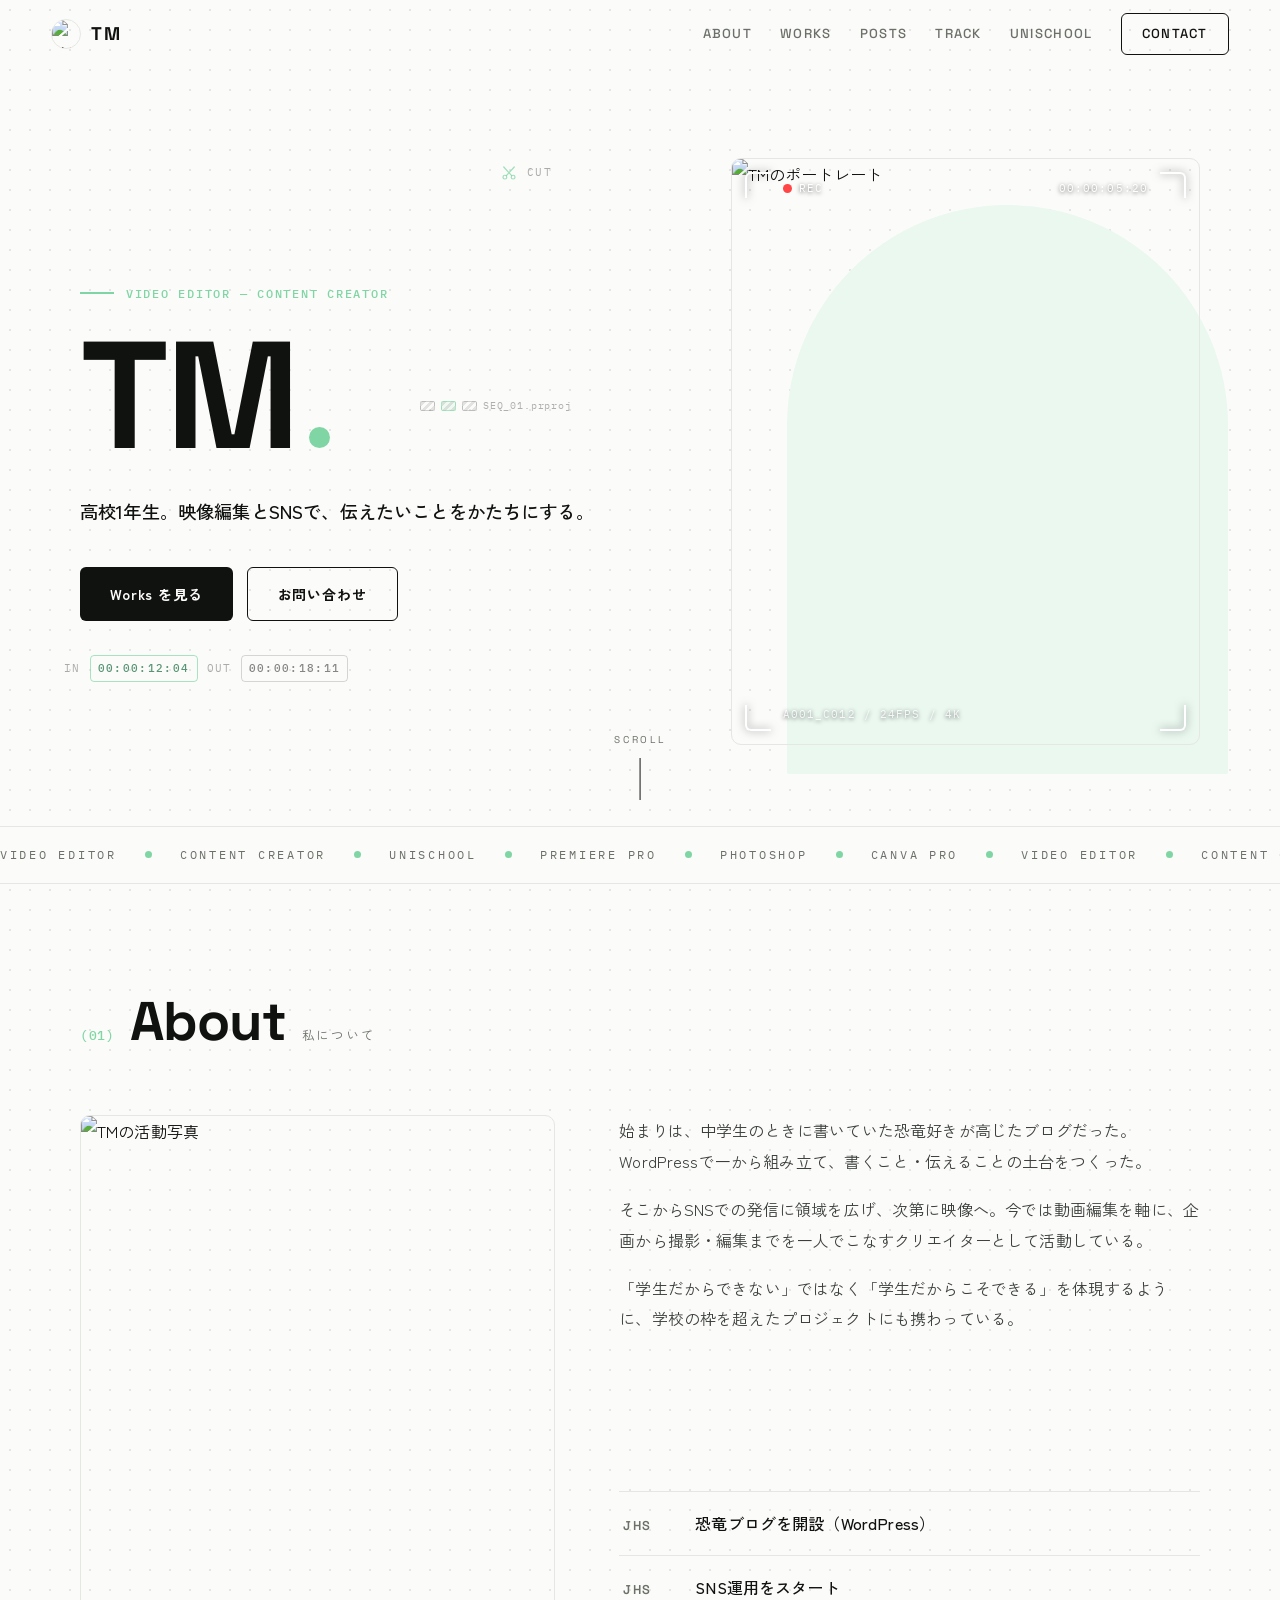
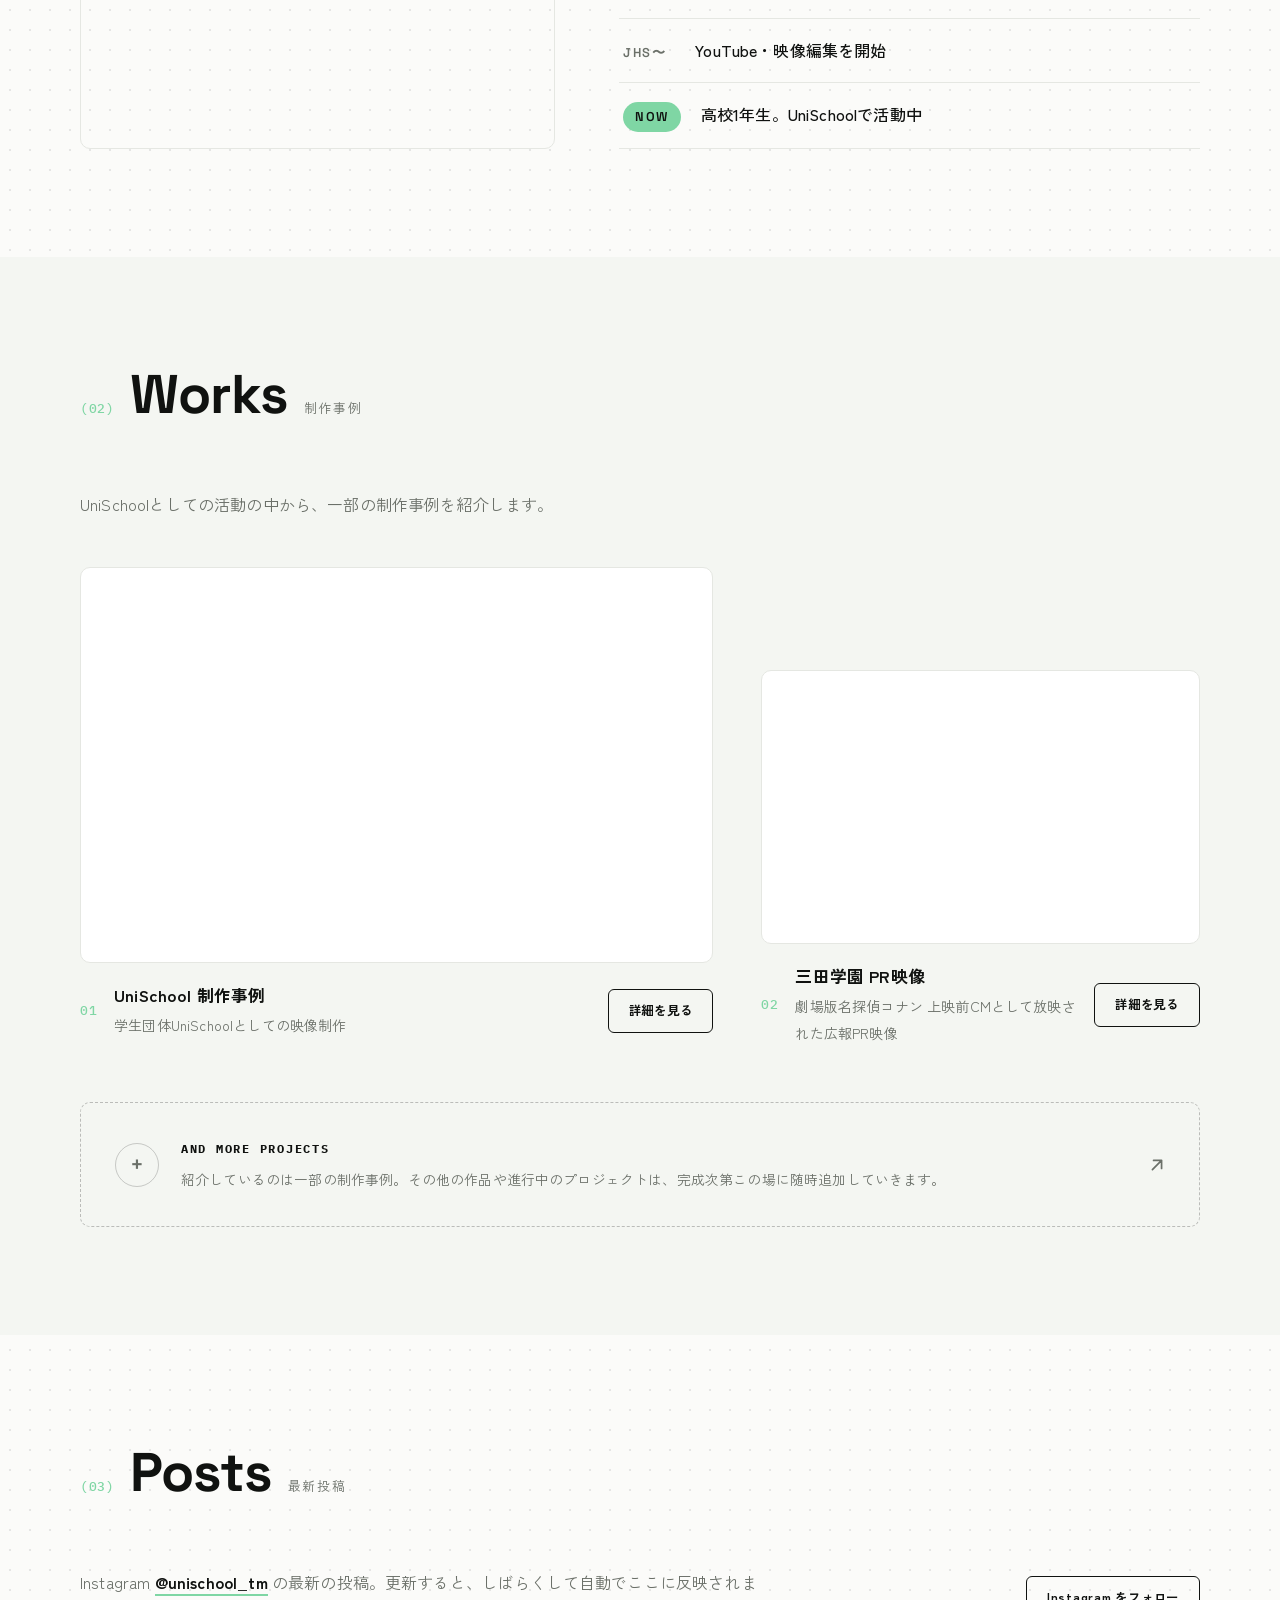
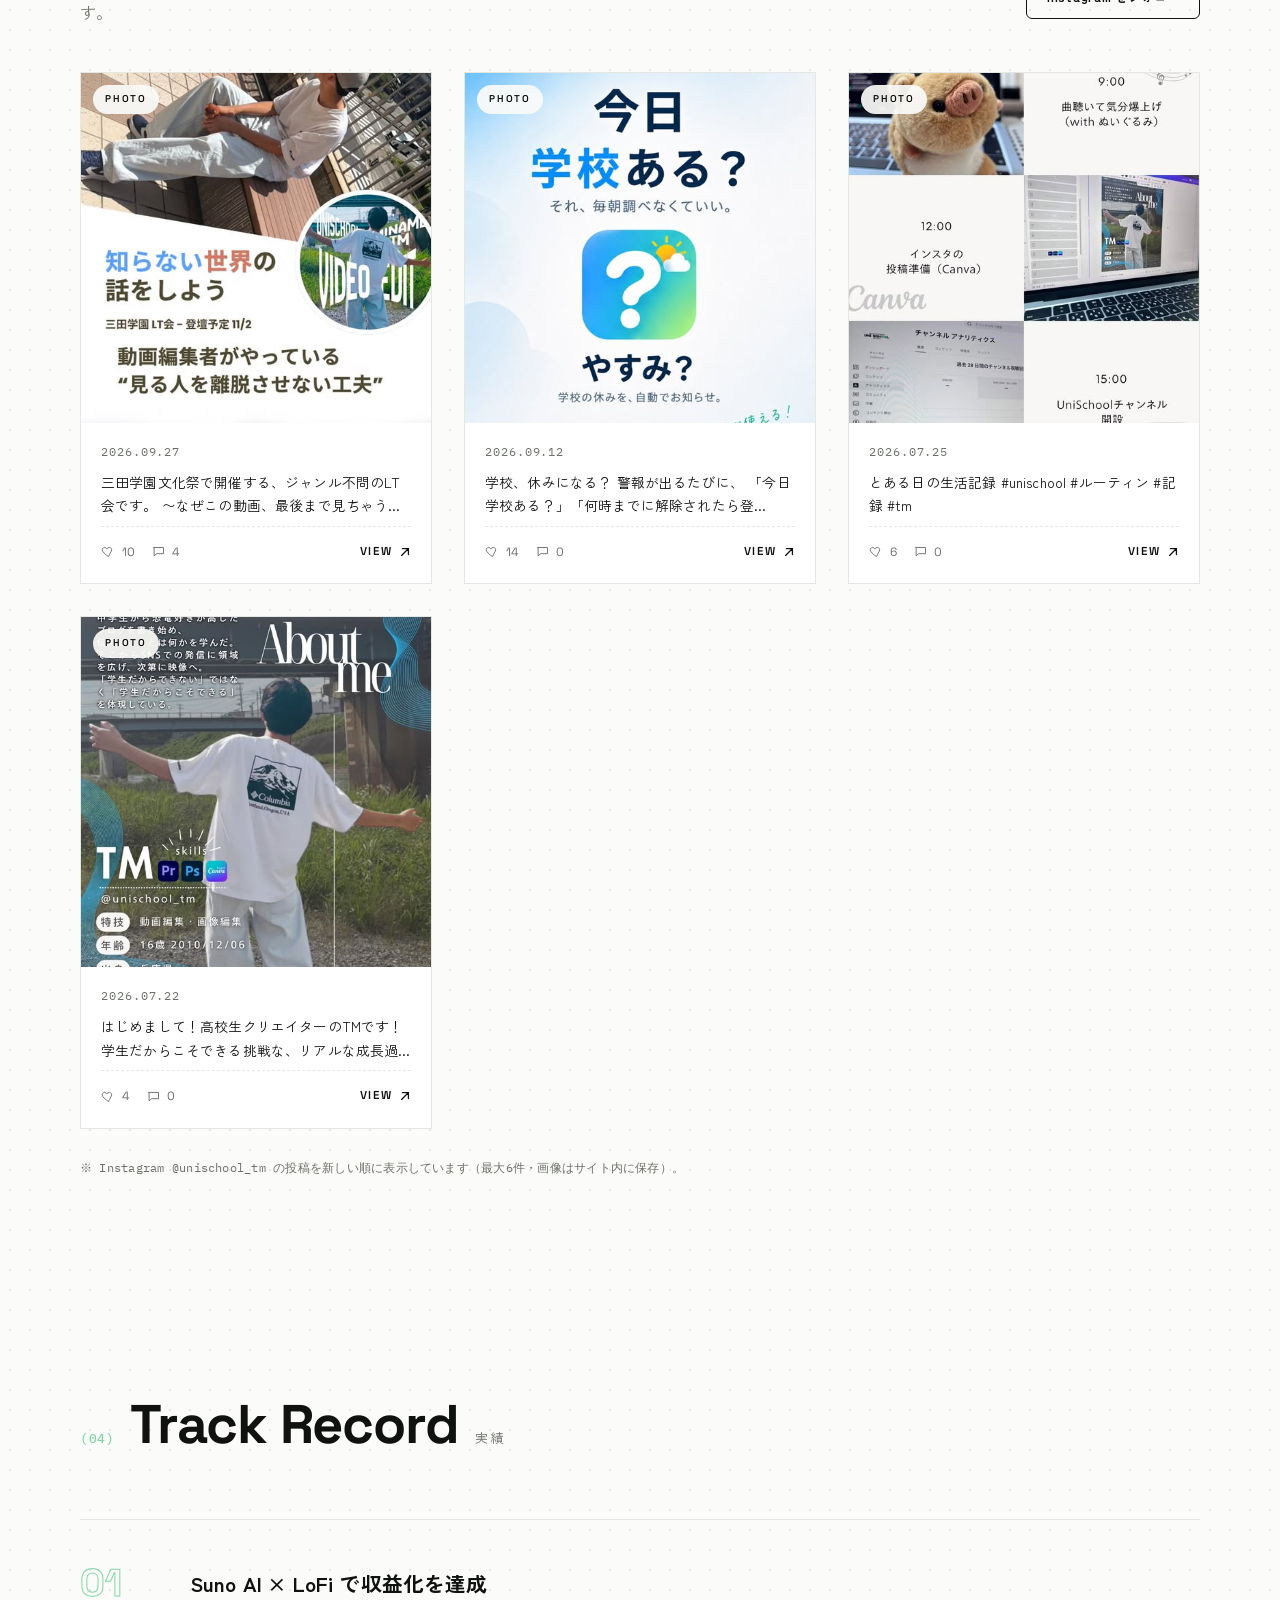
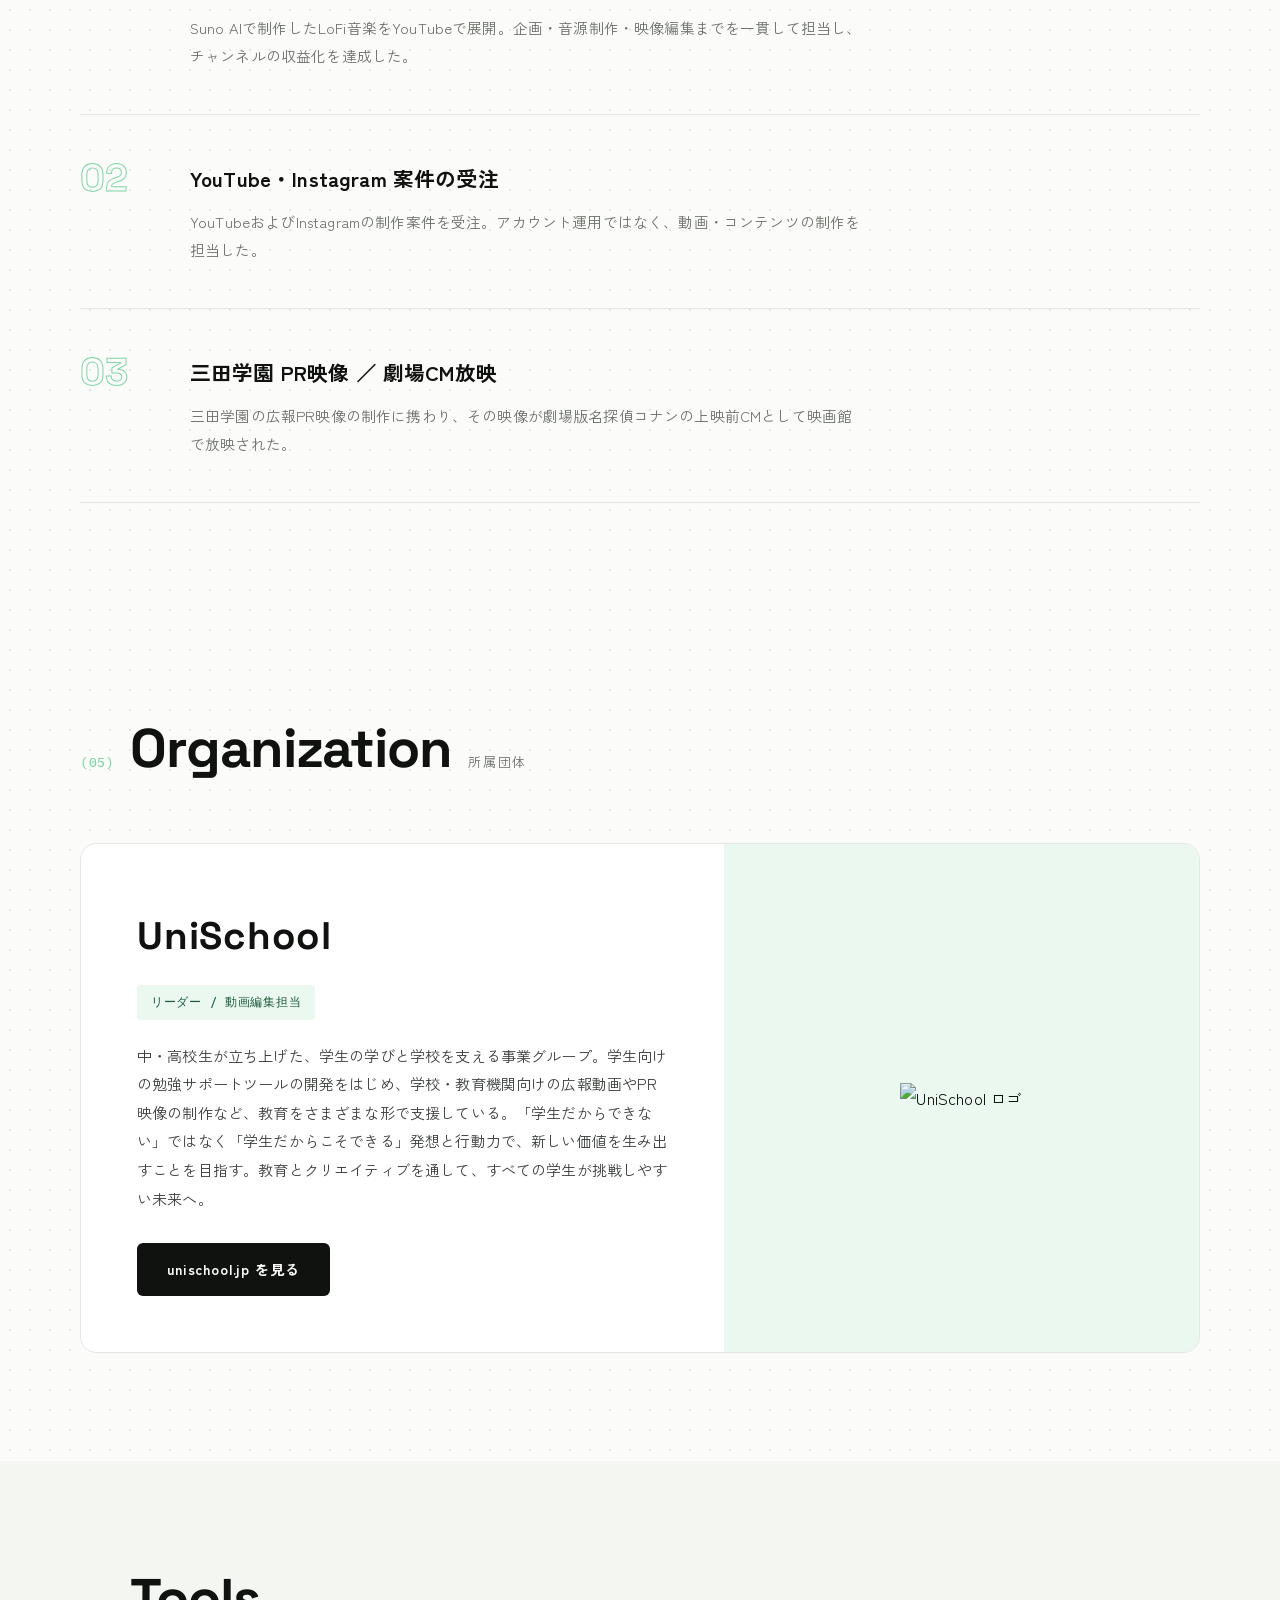
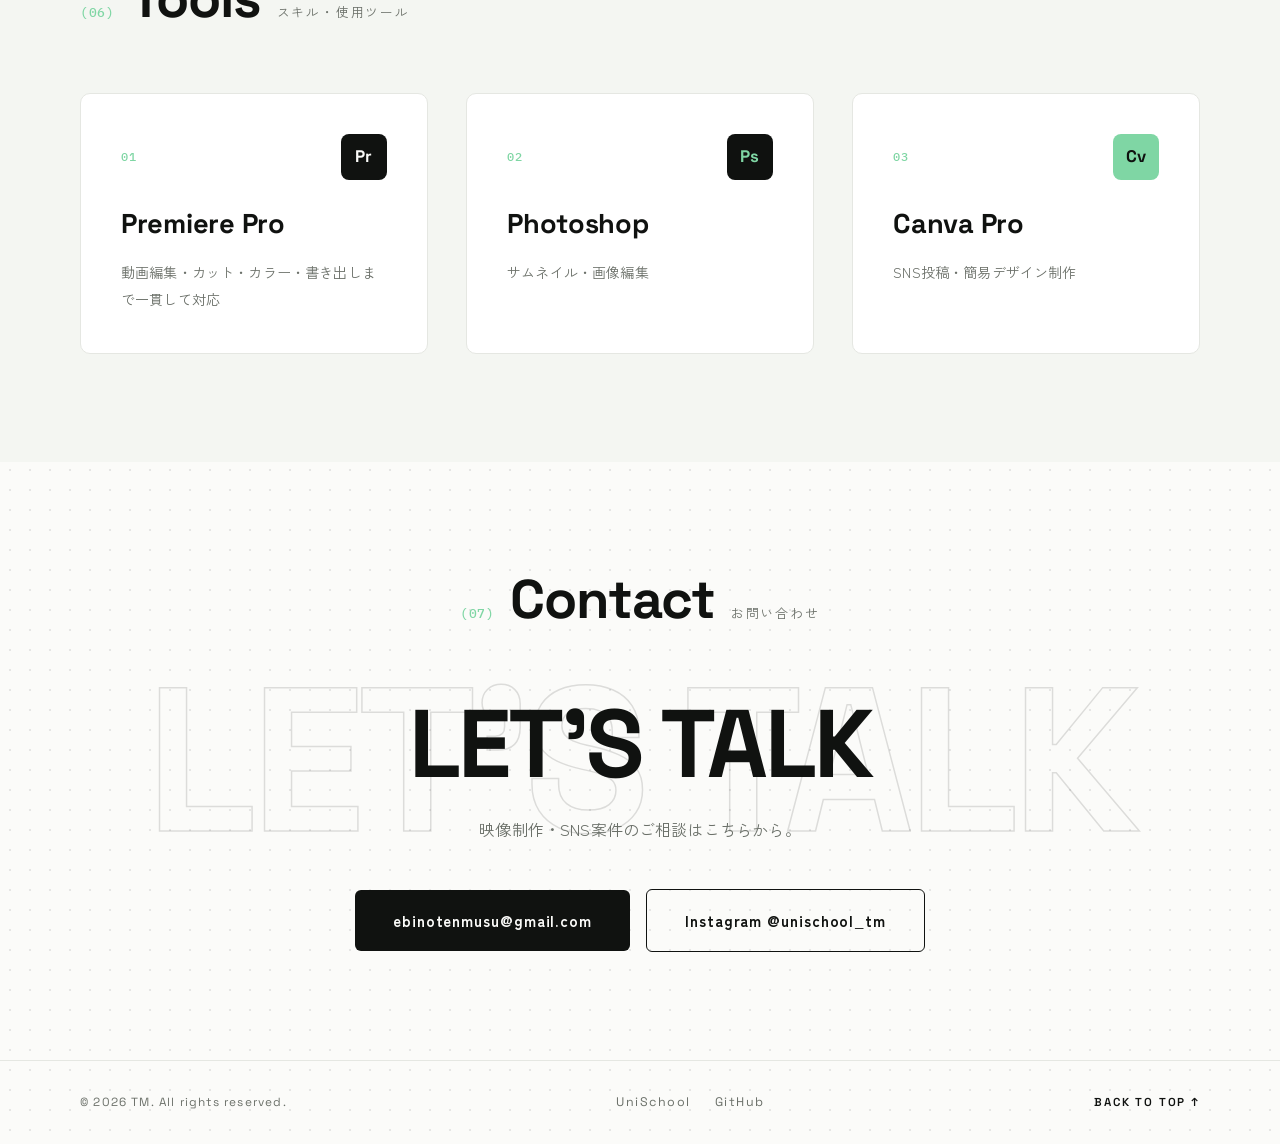
==== commit 46878f11: "feat(posts): Instagram画像をリポジトリへ保存し投稿データを更新 - 画像4枚をposts/にローカル保存し、期限切れのCDN URL参照をやめる - 新規投稿2件（2026-09" ====
--- a/index.html
+++ b/index.html
@@ -13,13 +13,13 @@
 <meta property="og:type" content="website">
 <meta property="og:title" content="TM | Video Editor & Content Creator">
 <meta property="og:description" content="高校1年生の映像編集者・コンテンツクリエイターTMのポートフォリオ。UniSchoolでの活動、劇場CM放映・チャンネル収益化などの制作実績。">
-<meta property="og:url" content="https://unischool-tm.github.io/portfolio/">
-<meta property="og:image" content="https://unischool-tm.github.io/portfolio/og-image.png">
+<meta property="og:url" content="https://tm.unischool.jp/">
+<meta property="og:image" content="https://tm.unischool.jp/og-image.png">
 <meta name="twitter:card" content="summary_large_image">
 <meta name="twitter:title" content="TM | Video Editor & Content Creator">
 <meta name="twitter:description" content="高校1年生の映像編集者・コンテンツクリエイターTMのポートフォリオ。UniSchoolでの活動、劇場CM放映・YouTubeチャンネル収益化などの制作実績。">
-<link rel="canonical" href="https://unischool-tm.github.io/portfolio/">
-<script type="application/ld+json">{"@context": "https://schema.org", "@type": "Person", "name": "TM", "alternateName": "UniSchool-TM", "jobTitle": "Video Editor / Content Creator", "description": "高校1年生の映像編集者・コンテンツクリエイター。企画から撮影・編集までを一貫して担当し、劇場CM放映・YouTubeチャンネルの収益化などの実績を持つ。", "url": "https://unischool-tm.github.io/portfolio/", "image": "https://unischool-tm.github.io/portfolio/og-image.png", "email": "mailto:ebinotenmusu@gmail.com", "sameAs": ["https://www.instagram.com/unischool_tm/", "https://github.com/UniSchool-TM"], "worksFor": {"@type": "Organization", "name": "UniSchool", "url": "https://unischool.jp/"}}</script>
+<link rel="canonical" href="https://tm.unischool.jp/">
+<script type="application/ld+json">{"@context": "https://schema.org", "@type": "Person", "name": "TM", "alternateName": "UniSchool-TM", "jobTitle": "Video Editor / Content Creator", "description": "高校1年生の映像編集者・コンテンツクリエイター。企画から撮影・編集までを一貫して担当し、劇場CM放映・YouTubeチャンネルの収益化などの実績を持つ。", "url": "https://tm.unischool.jp/", "image": "https://tm.unischool.jp/og-image.png", "email": "mailto:ebinotenmusu@gmail.com", "sameAs": ["https://www.instagram.com/unischool_tm/", "https://github.com/UniSchool-TM"], "worksFor": {"@type": "Organization", "name": "UniSchool", "url": "https://unischool.jp/"}}</script>
 <link rel="stylesheet" href="style.css?v=20260822n">
 </head>
 <body>
@@ -172,7 +172,7 @@
               <h3 class="work__title">UniSchool 制作事例</h3>
               <p class="work__desc">学生団体UniSchoolとしての映像制作</p>
             </div>
-            <a href="work-01.html" class="btn btn--ghost btn--sm work__more">詳細を見る</a>
+            <a href="work-01" class="btn btn--ghost btn--sm work__more">詳細を見る</a>
           </div>
         </article>
         <article class="work work--offset reveal">
@@ -185,7 +185,7 @@
               <h3 class="work__title">三田学園 PR映像</h3>
               <p class="work__desc">劇場版名探偵コナン 上映前CMとして放映された広報PR映像</p>
             </div>
-            <a href="work-02.html" class="btn btn--ghost btn--sm work__more">詳細を見る</a>
+            <a href="work-02" class="btn btn--ghost btn--sm work__more">詳細を見る</a>
           </div>
         </article>
       </div>
